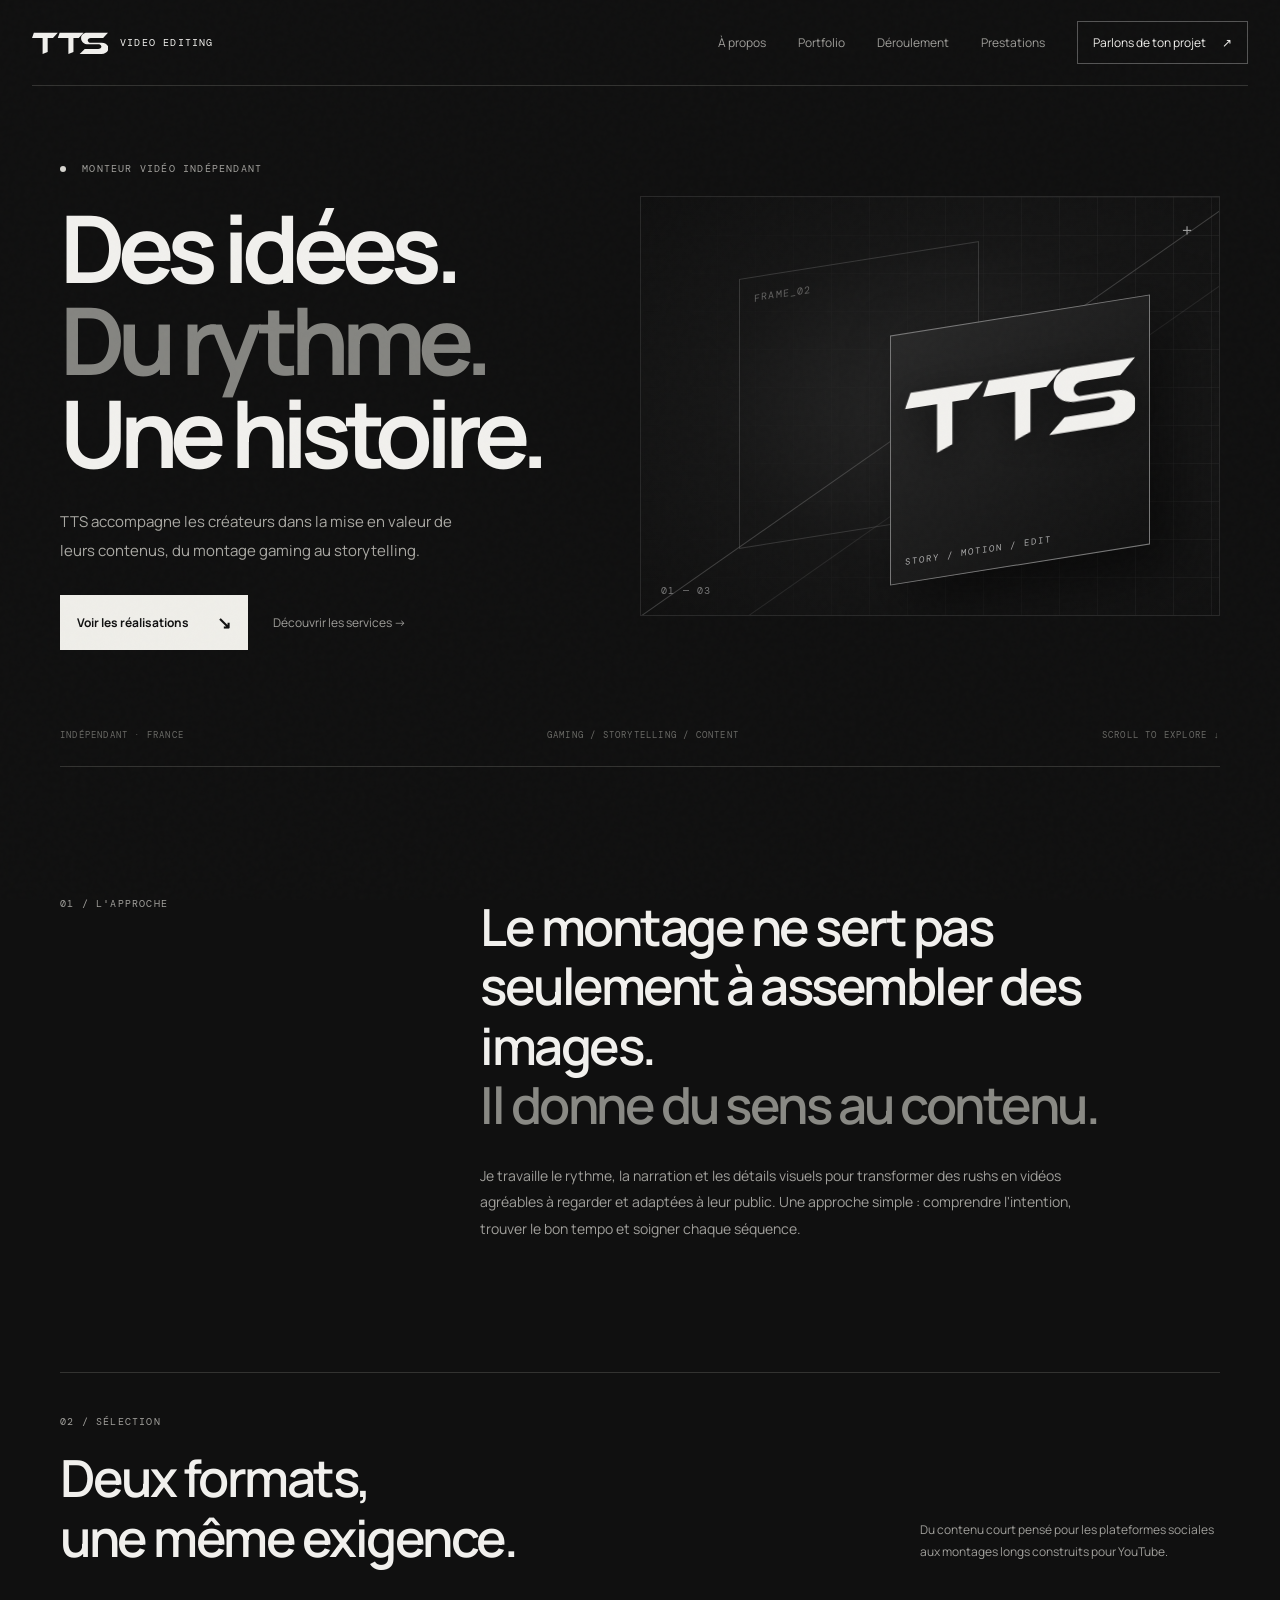
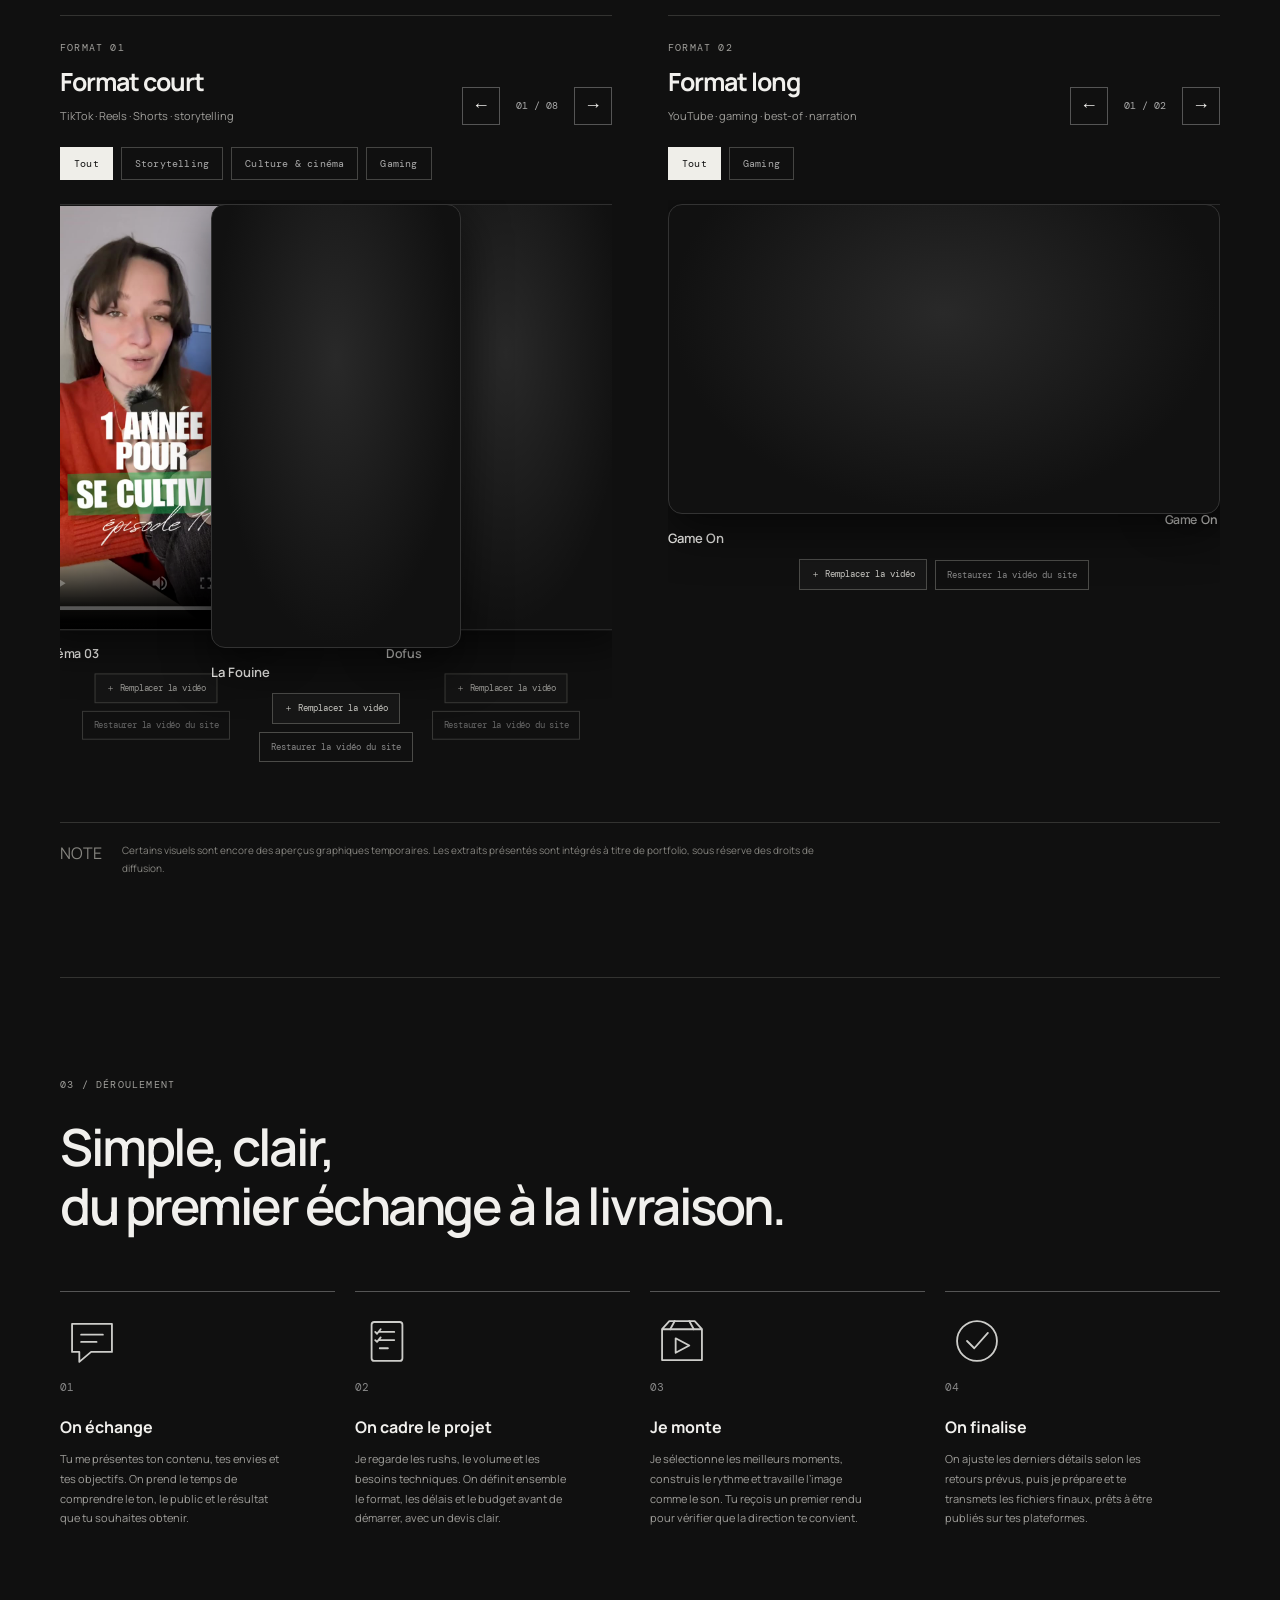
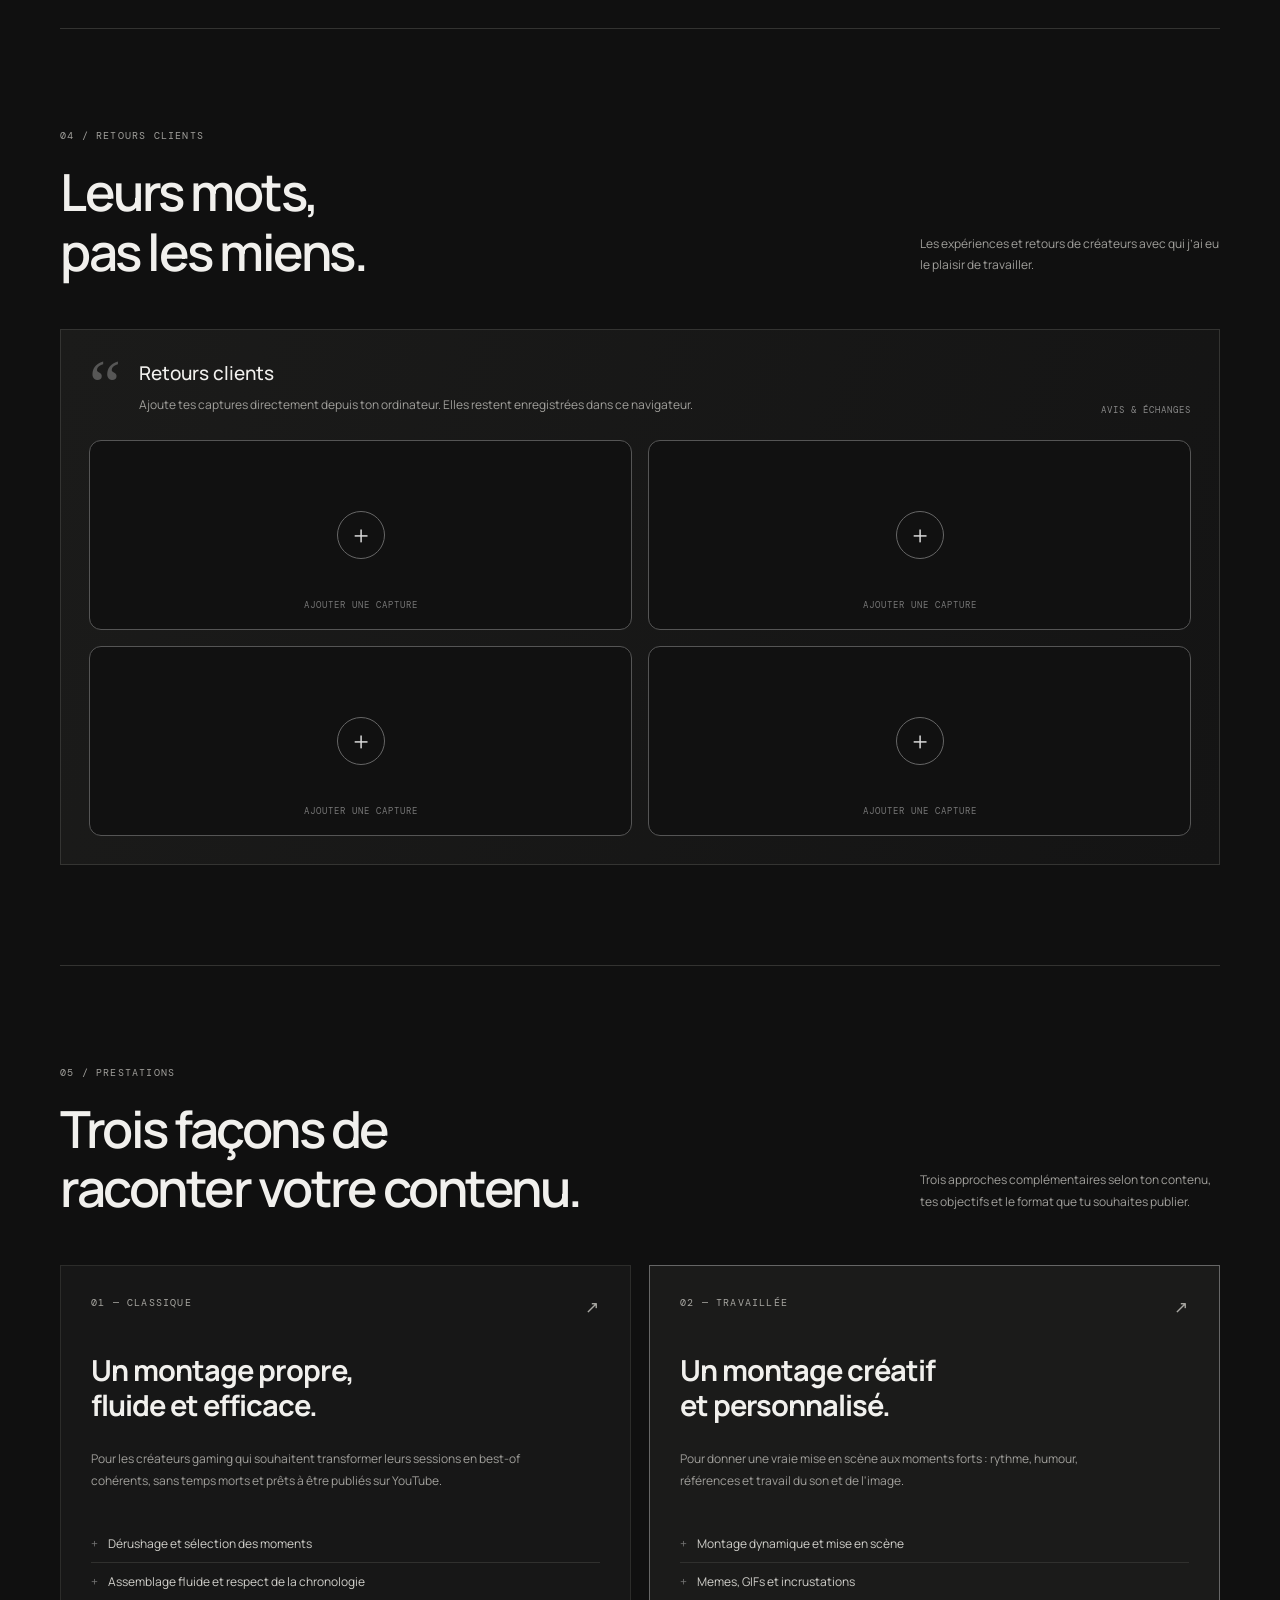
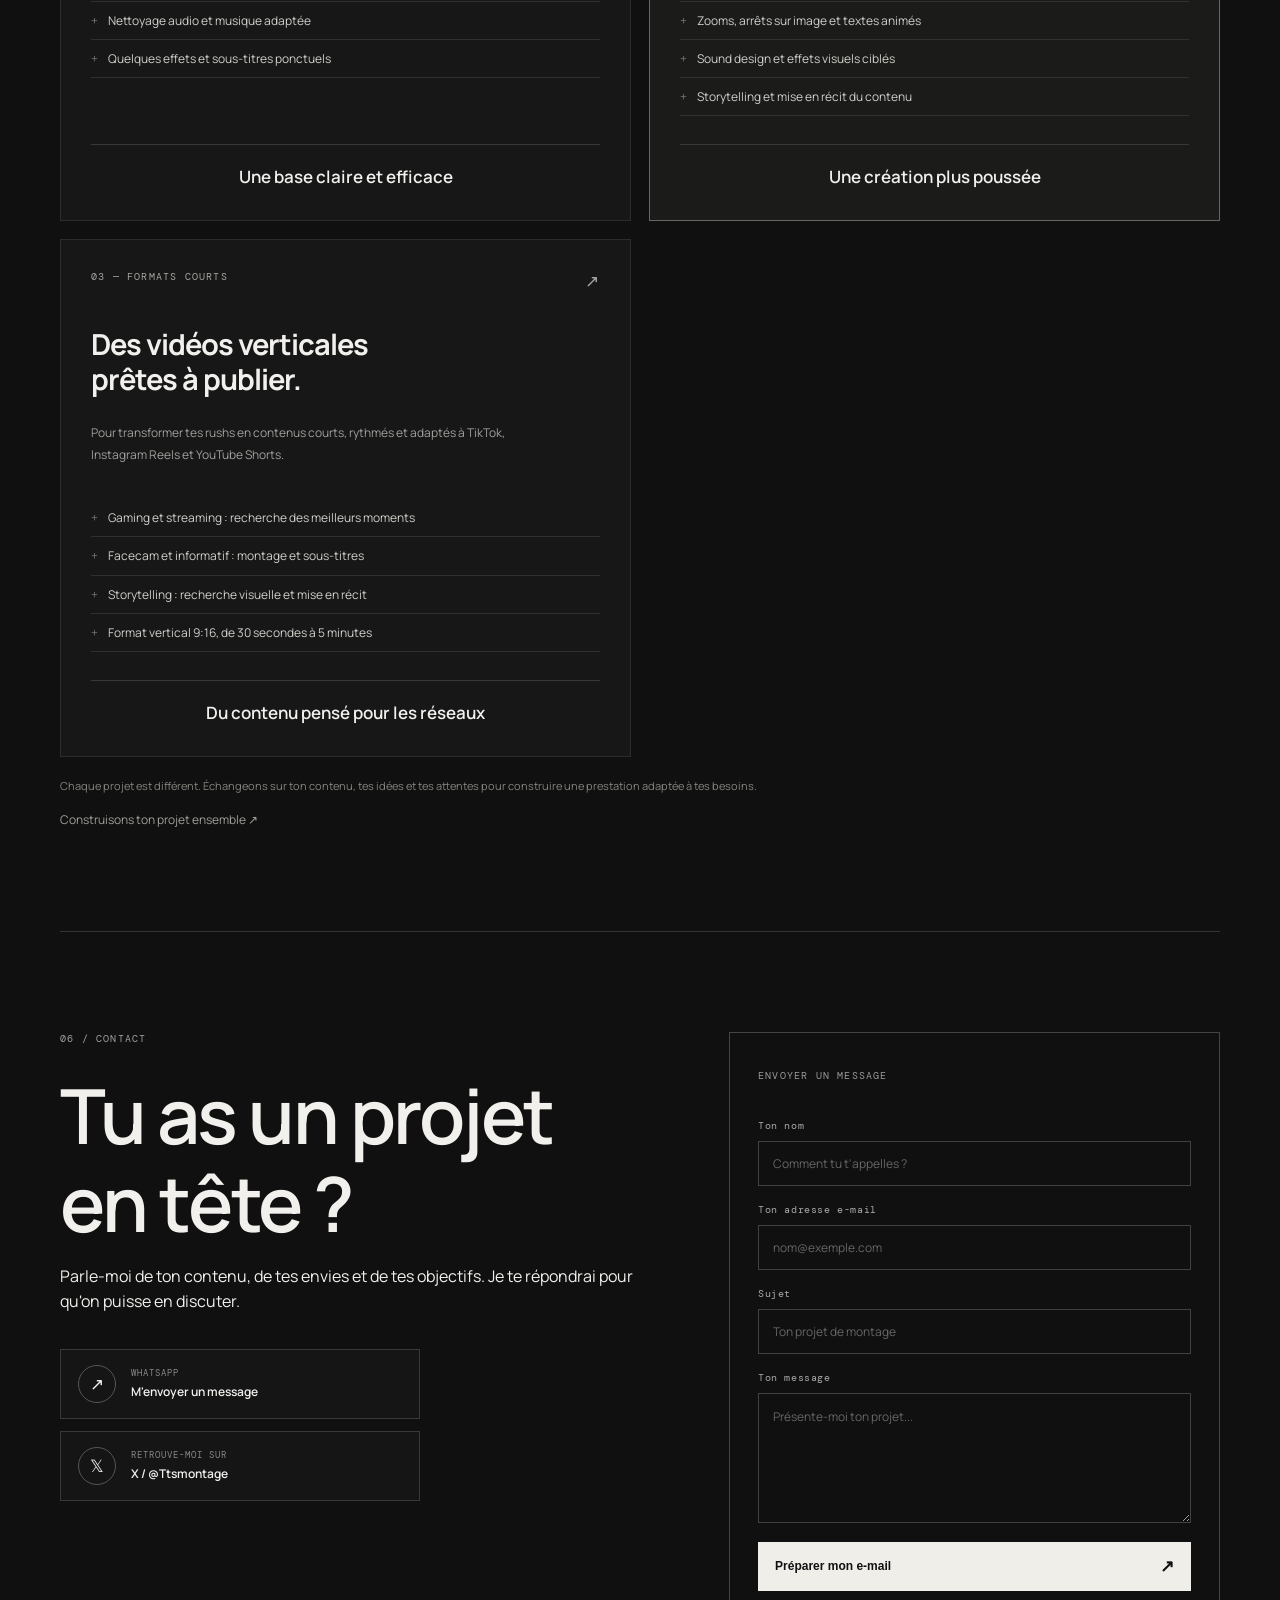
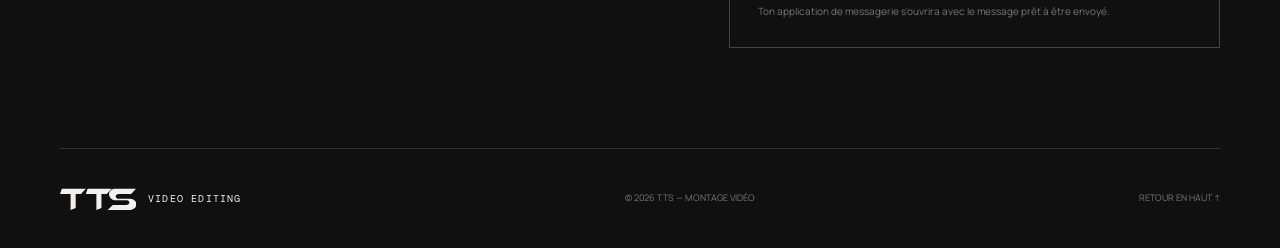
==== index.html @ e46d9af7 "Add Formats Courts service card" ====
<!doctype html>
<html lang="fr">
<head>
  <meta charset="utf-8">
  <meta name="viewport" content="width=device-width, initial-scale=1">
  <meta name="description" content="TTS — Montage vidéo, gaming et storytelling. Des vidéos pensées pour donner du rythme à vos contenus.">
  <meta name="theme-color" content="#101010">
  <title>TTS — Montage vidéo & storytelling</title>
  <link rel="preconnect" href="https://fonts.googleapis.com">
  <link rel="preconnect" href="https://fonts.gstatic.com" crossorigin>
  <link href="https://fonts.googleapis.com/css2?family=DM+Mono:wght@400;500&family=Manrope:wght@400;500;600;700;800&display=swap" rel="stylesheet">
  <link rel="stylesheet" href="style.css">
  <link rel="stylesheet" href="portfolio-overrides.css">
</head>
<body>
  <div class="grain" aria-hidden="true"></div>
  <header class="site-header">
    <a class="brand" href="#top" aria-label="TTS, accueil"><span class="brand-mark"><svg class="tts-logo" viewBox="0 0 330 100" role="img" aria-label="Logo TTS" xmlns="http://www.w3.org/2000/svg"><g fill="currentColor"><path d="M8 8H112L91 30H68V91L46 100V30H0Z"/><path d="M120 8H224L203 30H180V91L158 100V30H112Z"/><path d="M239 8H330L309 30H255C241 30 237 44 250 51H302C342 51 343 100 298 100H207L229 78H287C303 78 307 64 292 58H246C204 58 203 8 239 8Z"/></g></svg></span><span class="brand-caption">VIDEO EDITING</span></a>
    <button class="menu-toggle" aria-label="Ouvrir le menu" aria-expanded="false">☰</button>
    <nav class="nav">
      <a href="#about">À propos</a><a href="#portfolio">Portfolio</a><a href="#process">Déroulement</a><a href="#services">Prestations</a><a class="nav-contact" href="#contact">Parlons de ton projet <span>↗</span></a>
    </nav>
  </header>
  <main id="top">
    <section class="hero section-wrap">
      <div class="hero-copy">
        <p class="eyebrow"><span class="status-dot"></span> MONTEUR VIDÉO INDÉPENDANT</p>
        <h1>Des idées.<br><span>Du rythme.</span><br>Une histoire.</h1>
        <p class="hero-text">TTS accompagne les créateurs dans la mise en valeur de leurs contenus, du montage gaming au storytelling.</p>
        <div class="hero-actions"><a class="button button-light" href="#portfolio">Voir les réalisations <span>↘</span></a><a class="text-link" href="#services">Découvrir les services <span>→</span></a></div>
      </div>
      <div class="hero-art" aria-label="Composition graphique abstraite évoquant le montage et le rythme">
        <div class="art-grid"></div><div class="art-line line-one"></div><div class="art-line line-two"></div>
        <div class="art-frame frame-back"><span>FRAME_02</span></div><div class="art-frame frame-front"><span class="hero-logo"><svg class="tts-logo" viewBox="0 0 330 100" role="img" aria-label="Logo TTS" xmlns="http://www.w3.org/2000/svg"><g fill="currentColor"><path d="M8 8H112L91 30H68V91L46 100V30H0Z"/><path d="M120 8H224L203 30H180V91L158 100V30H112Z"/><path d="M239 8H330L309 30H255C241 30 237 44 250 51H302C342 51 343 100 298 100H207L229 78H287C303 78 307 64 292 58H246C204 58 203 8 239 8Z"/></g></svg></span><small>STORY / MOTION / EDIT</small></div>
        <div class="art-index">01 — 03</div><div class="art-cross">＋</div>
      </div>
      <div class="hero-bottom"><span>INDÉPENDANT · FRANCE</span><span>GAMING / STORYTELLING / CONTENT</span><span>SCROLL TO EXPLORE ↓</span></div>
    </section>
    <section class="intro section-wrap" id="about">
      <p class="eyebrow">01 / L'APPROCHE</p>
      <div><h2>Le montage ne sert pas seulement à assembler des images.<br><em>Il donne du sens au contenu.</em></h2><p class="intro-text">Je travaille le rythme, la narration et les détails visuels pour transformer des rushs en vidéos agréables à regarder et adaptées à leur public. Une approche simple : comprendre l'intention, trouver le bon tempo et soigner chaque séquence.</p></div>
    </section>
    <section class="portfolio section-wrap" id="portfolio">
      <div class="section-heading"><div><p class="eyebrow">02 / SÉLECTION</p><h2>Deux formats,<br>une même exigence.</h2></div><p class="section-note">Du contenu court pensé pour les plateformes sociales aux montages longs construits pour YouTube.</p></div>
      <div class="portfolio-formats">
        <section class="format-group" aria-label="Format court">
          <div class="format-heading"><div><span class="eyebrow">FORMAT 01</span><h3>Format court</h3><p>TikTok · Reels · Shorts · storytelling</p></div><div class="carousel-controls"><button class="carousel-prev" type="button" aria-label="Vidéo précédente">←</button><span class="carousel-count">01 / 08</span><button class="carousel-next" type="button" aria-label="Vidéo suivante">→</button></div></div>
          <div class="format-filters" role="group" aria-label="Filtrer les formats courts"><button type="button" class="format-filter is-selected" data-filter="all">Tout</button><button type="button" class="format-filter" data-filter="storytelling">Storytelling</button><button type="button" class="format-filter" data-filter="culture">Culture &amp; cinéma</button><button type="button" class="format-filter" data-filter="gaming">Gaming</button></div>
          <div class="format-carousel" data-carousel>
            <div class="carousel-viewport"><div class="carousel-track">
              <article class="carousel-slide" data-category="storytelling"><div class="video-frame vertical"><iframe src="https://www.youtube.com/embed/4Oj9rALaVXQ?controls=1&modestbranding=1&rel=0&playsinline=1" title="La Fouine — Trackroom, vidéo storytelling" loading="lazy" allow="accelerometer; autoplay; clipboard-write; encrypted-media; gyroscope; picture-in-picture; web-share" referrerpolicy="strict-origin-when-cross-origin" allowfullscreen></iframe></div><div class="slide-caption"><b>La Fouine</b></div></article>
              <article class="carousel-slide" data-category="gaming"><div class="video-frame vertical instagram-frame"><iframe src="https://www.instagram.com/reel/DXoQYsNEo55/embed/" title="Dofus — Format court 02" loading="lazy" allowfullscreen></iframe></div><div class="slide-caption"><b>Dofus</b></div></article>
              <article class="carousel-slide" data-category="gaming"><div class="video-frame vertical instagram-frame"><iframe src="https://www.instagram.com/reel/DX1K5VuyjAP/embed/" title="Dofus — Format court 03" loading="lazy" allowfullscreen></iframe></div><div class="slide-caption"><b>Dofus</b></div></article>
              <article class="carousel-slide" data-category="gaming"><div class="video-frame vertical instagram-frame"><iframe src="https://www.instagram.com/reel/DXcHZq5krrE/embed/" title="Dofus — Format court 04" loading="lazy" allowfullscreen></iframe></div><div class="slide-caption"><b>Dofus</b></div></article>
              <article class="carousel-slide" data-category="gaming"><div class="video-frame vertical instagram-frame"><iframe src="https://www.instagram.com/reel/DXrHpGwEkMQ/embed/" title="Dofus — Format court 01" loading="lazy" allowfullscreen></iframe></div><div class="slide-caption"><b>Dofus</b></div></article>
              <article class="carousel-slide" data-category="culture"><div class="video-frame vertical"><video poster="v24044gl0000d58gi0nog65kpct5o0rg.jpg" controls playsinline preload="metadata" src="v24044gl0000d58gi0nog65kpct5o0rg.mp4"></video></div><div class="slide-caption"><b>Cinéma 01</b></div></article>
              <article class="carousel-slide" data-category="culture"><div class="video-frame vertical"><video poster="v24044gl0000d5d4abnog65m4o894060.jpg" controls playsinline preload="metadata" src="v24044gl0000d5d4abnog65m4o894060.mp4"></video></div><div class="slide-caption"><b>Cinéma 02</b></div></article>
              <article class="carousel-slide" data-category="culture"><div class="video-frame vertical"><video poster="v24044gl0000d5ho197og65p1eh2um5g.jpg" controls playsinline preload="metadata" src="v24044gl0000d5ho197og65p1eh2um5g.mp4"></video></div><div class="slide-caption"><b>Cinéma 03</b></div></article>
            </div></div>
          </div>
        </section>
        <section class="format-group" aria-label="Format long">
          <div class="format-heading"><div><span class="eyebrow">FORMAT 02</span><h3>Format long</h3><p>YouTube · gaming · best-of · narration</p></div><div class="carousel-controls"><button class="carousel-prev" type="button" aria-label="Vidéo précédente">←</button><span class="carousel-count">01 / 02</span><button class="carousel-next" type="button" aria-label="Vidéo suivante">→</button></div></div>
          <div class="format-filters" role="group" aria-label="Filtrer les formats longs"><button type="button" class="format-filter is-selected" data-filter="all">Tout</button><button type="button" class="format-filter" data-filter="gaming">Gaming</button></div>
          <div class="format-carousel" data-carousel><div class="carousel-viewport"><div class="carousel-track">
            <article class="carousel-slide" data-category="gaming"><div class="video-frame horizontal"><iframe src="https://www.youtube.com/embed/NqApYDACRQM?controls=1&modestbranding=1&rel=0&playsinline=1" title="Game On — Format long 01" loading="lazy" allow="accelerometer; autoplay; clipboard-write; encrypted-media; gyroscope; picture-in-picture; web-share" referrerpolicy="strict-origin-when-cross-origin" allowfullscreen></iframe></div><div class="slide-caption"><b>Game On</b></div></article>
            <article class="carousel-slide" data-category="gaming"><div class="video-frame horizontal"><iframe src="https://www.youtube.com/embed/wVJ6MkYiDiM?controls=1&modestbranding=1&rel=0&playsinline=1" title="Game On — Format long 02" loading="lazy" allow="accelerometer; autoplay; clipboard-write; encrypted-media; gyroscope; picture-in-picture; web-share" referrerpolicy="strict-origin-when-cross-origin" allowfullscreen></iframe></div><div class="slide-caption"><b>Game On</b></div></article>
          </div></div></div>
        </section>
      </div>
      <div class="portfolio-note"><span>NOTE</span><p>Certains visuels sont encore des aperçus graphiques temporaires. Les extraits présentés sont intégrés à titre de portfolio, sous réserve des droits de diffusion.</p></div>
    </section>
    <section class="process section-wrap" id="process">
      <p class="eyebrow">03 / DÉROULEMENT</p><h2>Simple, clair,<br>du premier échange à la livraison.</h2>
      <div class="steps">
        <article><div class="step-icon" aria-hidden="true"><svg viewBox="0 0 64 64"><path d="M10 13h44v31H31L18 55V44h-8z"/><path d="M20 25h24M20 33h17"/></svg></div><span>01</span><h3>On échange</h3><p>Tu me présentes ton contenu, tes envies et tes objectifs. On prend le temps de comprendre le ton, le public et le résultat que tu souhaites obtenir.</p></article>
        <article><div class="step-icon" aria-hidden="true"><svg viewBox="0 0 64 64"><rect x="15" y="11" width="34" height="43" rx="3"/><path d="M24 22h16M24 31h16M24 40h9M19 22l2 2 4-5M19 31l2 2 4-5"/></svg></div><span>02</span><h3>On cadre le projet</h3><p>Je regarde les rushs, le volume et les besoins techniques. On définit ensemble le format, les délais et le budget avant de démarrer, avec un devis clair.</p></article>
        <article><div class="step-icon" aria-hidden="true"><svg viewBox="0 0 64 64"><path d="M10 19h44v34H10zM10 19l8-9h28l8 9"/><path d="M24 10l-5 9M40 10l5 9M25 29l15 8-15 8z"/></svg></div><span>03</span><h3>Je monte</h3><p>Je sélectionne les meilleurs moments, construis le rythme et travaille l’image comme le son. Tu reçois un premier rendu pour vérifier que la direction te convient.</p></article>
        <article><div class="step-icon" aria-hidden="true"><svg viewBox="0 0 64 64"><circle cx="32" cy="32" r="22"/><path d="M21 32l8 8 15-17"/></svg></div><span>04</span><h3>On finalise</h3><p>On ajuste les derniers détails selon les retours prévus, puis je prépare et te transmets les fichiers finaux, prêts à être publiés sur tes plateformes.</p></article>
      </div>
    </section>
    <section class="testimonials section-wrap" id="retours">
      <div class="section-heading"><div><p class="eyebrow">04 / RETOURS CLIENTS</p><h2>Leurs mots,<br>pas les miens.</h2></div><p class="section-note">Les expériences et retours de créateurs avec qui j’ai eu le plaisir de travailler.</p></div>
      <div class="testimonial-empty"><span class="testimonial-mark">“</span><div><h3>Les premiers retours arrivent bientôt.</h3><p>Cette rubrique accueillera des captures de conversations et des commentaires, partagés avec l’accord de leurs auteurs.</p></div><span class="testimonial-tag">AVIS & ÉCHANGES</span></div>
    </section>
    <section class="services section-wrap" id="services">
      <div class="section-heading"><div><p class="eyebrow">05 / PRESTATIONS</p><h2>Trois façons de<br>raconter votre contenu.</h2></div><p class="section-note">Trois approches complémentaires selon ton contenu, tes objectifs et le format que tu souhaites publier.</p></div>
      <div class="service-grid">
        <article class="service-card"><div class="card-top"><span>01 — CLASSIQUE</span><span class="card-arrow">↗</span></div><h3>Un montage propre,<br>fluide et efficace.</h3><p>Pour les créateurs gaming qui souhaitent transformer leurs sessions en best-of cohérents, sans temps morts et prêts à être publiés sur YouTube.</p><ul><li>Dérushage et sélection des moments</li><li>Assemblage fluide et respect de la chronologie</li><li>Nettoyage audio et musique adaptée</li><li>Quelques effets et sous-titres ponctuels</li></ul><div class="card-foot"><strong>Une base claire et efficace</strong></div></article>
        <article class="service-card service-featured"><div class="card-top"><span>02 — TRAVAILLÉE</span><span class="card-arrow">↗</span></div><h3>Un montage créatif<br>et personnalisé.</h3><p>Pour donner une vraie mise en scène aux moments forts : rythme, humour, références et travail du son et de l'image.</p><ul><li>Montage dynamique et mise en scène</li><li>Memes, GIFs et incrustations</li><li>Zooms, arrêts sur image et textes animés</li><li>Sound design et effets visuels ciblés</li><li>Storytelling et mise en récit du contenu</li></ul><div class="card-foot"><strong>Une création plus poussée</strong></div></article>
        <article class="service-card"><div class="card-top"><span>03 — FORMATS COURTS</span><span class="card-arrow">↗</span></div><h3>Des vidéos verticales<br>prêtes à publier.</h3><p>Pour transformer tes rushs en contenus courts, rythmés et adaptés à TikTok, Instagram Reels et YouTube Shorts.</p><ul><li>Gaming et streaming : recherche des meilleurs moments</li><li>Facecam et informatif : montage et sous-titres</li><li>Storytelling : recherche visuelle et mise en récit</li><li>Format vertical 9:16, de 30 secondes à 5 minutes</li></ul><div class="card-foot"><strong>Du contenu pensé pour les réseaux</strong></div></article>
      </div>
      <p class="service-footnote">Chaque projet est différent. Échangeons sur ton contenu, tes idées et tes attentes pour construire une prestation adaptée à tes besoins.</p>
      <div class="services-cta"><a class="text-link" href="#contact">Construisons ton projet ensemble <span>↗</span></a></div>
    </section>
    <section class="contact section-wrap" id="contact">
      <div class="contact-intro"><p class="eyebrow">06 / CONTACT</p><h2>Tu as un projet<br>en tête ?</h2><p>Parle-moi de ton contenu, de tes envies et de tes objectifs. Je te répondrai pour qu'on puisse en discuter.</p>
        <div class="contact-direct">
          <a href="https://wa.me/33778112194" target="_blank" rel="noopener noreferrer"><span class="contact-direct-icon">↗</span><span><small>WHATSAPP</small><strong>M'envoyer un message</strong></span></a>
          <a href="https://x.com/Ttsmontage" target="_blank" rel="noopener noreferrer"><span class="contact-direct-icon">𝕏</span><span><small>RETROUVE-MOI SUR</small><strong>X / @Ttsmontage</strong></span></a>
        </div>
      </div>
      <div class="contact-panel">
        <span>ENVOYER UN MESSAGE</span>
        <form class="contact-form" id="contact-form">
          <label for="contact-name">Ton nom</label><input id="contact-name" name="name" type="text" placeholder="Comment tu t'appelles ?" required>
          <label for="contact-email">Ton adresse e-mail</label><input id="contact-email" name="email" type="email" placeholder="nom@exemple.com" required>
          <label for="contact-subject">Sujet</label><input id="contact-subject" name="subject" type="text" placeholder="Ton projet de montage" required>
          <label for="contact-message">Ton message</label><textarea id="contact-message" name="message" rows="5" placeholder="Présente-moi ton projet..." required></textarea>
          <button class="button button-light contact-submit" type="submit">Préparer mon e-mail <span>↗</span></button>
          <p class="contact-form-note">Ton application de messagerie s'ouvrira avec le message prêt à être envoyé.</p>
        </form>
      </div>
    </section>
  </main>
  <footer class="site-footer section-wrap"><a class="brand" href="#top"><span class="brand-mark"><svg class="tts-logo" viewBox="0 0 330 100" role="img" aria-label="Logo TTS" xmlns="http://www.w3.org/2000/svg"><g fill="currentColor"><path d="M8 8H112L91 30H68V91L46 100V30H0Z"/><path d="M120 8H224L203 30H180V91L158 100V30H112Z"/><path d="M239 8H330L309 30H255C241 30 237 44 250 51H302C342 51 343 100 298 100H207L229 78H287C303 78 307 64 292 58H246C204 58 203 8 239 8Z"/></g></svg></span><span class="brand-caption">VIDEO EDITING</span></a><span>© <span id="year"></span> TTS — MONTAGE VIDÉO</span><a href="#top">RETOUR EN HAUT ↑</a></footer>
  <script src="script.js"></script>
</body>
</html>
---- style.css ----
:root{--bg:#101010;--panel:#171717;--panel2:#1d1d1d;--text:#f1f0ed;--muted:#a09f9b;--line:#333331;--accent:#d7d5d0;--mono:'DM Mono',monospace;--sans:'Manrope',sans-serif}*{box-sizing:border-box}html{scroll-behavior:smooth}body{margin:0;background:var(--bg);color:var(--text);font-family:var(--sans);line-height:1.6}.grain{position:fixed;inset:0;pointer-events:none;opacity:.035;z-index:5;background-image:url("data:image/svg+xml,%3Csvg viewBox='0 0 180 180' xmlns='http://www.w3.org/2000/svg'%3E%3Cfilter id='n'%3E%3CfeTurbulence type='fractalNoise' baseFrequency='.9' numOctaves='3' stitchTiles='stitch'/%3E%3C/filter%3E%3Crect width='100%25' height='100%25' filter='url(%23n)' opacity='.5'/%3E%3C/svg%3E")}.section-wrap{width:min(1160px,calc(100% - 64px));margin:auto}.site-header{height:86px;width:min(1280px,calc(100% - 64px));margin:auto;display:flex;align-items:center;justify-content:space-between;border-bottom:1px solid var(--line)}.brand{display:flex;align-items:center;gap:12px;text-decoration:none;color:var(--text)}.brand-mark{display:flex;align-items:center;width:76px;height:30px;color:var(--text)}.tts-logo{display:block;width:100%;height:auto}.hero-logo{display:block;width:210px;max-width:100%;color:#f1f0ed;filter:drop-shadow(0 8px 18px #0008)}.frame-front{gap:18px}.frame-front small{margin-top:auto}.brand-caption,.eyebrow,.hero-bottom,.art-index,.art-frame span,.visual-label,.visual-number,.card-top,.card-foot span,.card-disclaimer,.contact-panel>span{font:10px var(--mono);letter-spacing:1.2px}.nav{display:flex;align-items:center;gap:32px}.nav a,.text-link{font-size:12px;color:var(--muted);text-decoration:none;transition:color .2s}.nav a:hover,.text-link:hover{color:white}.nav .nav-contact{color:var(--text);border:1px solid #555;padding:11px 15px}.nav-contact span{padding-left:14px}.menu-toggle{display:none;background:none;color:white;border:0;font-size:22px}.hero{min-height:680px;position:relative;display:grid;grid-template-columns:1fr 1fr;align-items:center;padding-top:40px;padding-bottom:80px}.eyebrow{color:var(--muted);margin:0 0 26px}.status-dot{display:inline-block;width:6px;height:6px;border-radius:50%;background:#d6d4cf;margin-right:9px;vertical-align:middle}.hero h1{font-size:clamp(58px,7.3vw,98px);line-height:.99;letter-spacing:-7px;margin:0;font-weight:700}.hero h1 span{color:#858581}.hero-text{max-width:420px;color:#aaa9a4;font-size:15px;line-height:1.9;margin:30px 0}.hero-actions{display:flex;align-items:center;gap:25px}.button{display:inline-flex;align-items:center;justify-content:space-between;gap:28px;padding:14px 17px;text-decoration:none;font-size:12px;font-weight:700}.button-light{background:#efeee9;color:#111}.button span{font-size:17px}.hero-art{height:420px;position:relative;overflow:hidden;background:radial-gradient(ellipse at 55% 50%,#292929 0,#161616 55%,#101010 100%);border:1px solid #292929}.art-grid{position:absolute;inset:0;background-image:linear-gradient(#33333355 1px,transparent 1px),linear-gradient(90deg,#33333355 1px,transparent 1px);background-size:38px 38px;mask-image:linear-gradient(90deg,transparent,#000)}.art-line{position:absolute;width:160%;height:1px;background:#777;opacity:.45;transform:rotate(-35deg);left:-20%}.line-one{top:42%}.line-two{top:60%;opacity:.2}.art-frame{position:absolute;border:1px solid #777;transform:skewY(-9deg);display:flex;flex-direction:column;justify-content:space-between;padding:14px}.frame-back{width:240px;height:270px;left:17%;top:15%;opacity:.35}.frame-front{width:260px;height:250px;right:12%;bottom:12%;background:linear-gradient(145deg,#292929,#111);box-shadow:22px 25px 60px #0009}.frame-front .hero-logo{width:100%;margin:auto 0}.frame-front small{font:9px var(--mono);letter-spacing:2px;color:#aaa}.art-index{position:absolute;bottom:18px;left:20px;color:#777}.art-cross{position:absolute;right:24px;top:20px;color:#aaa}.hero-bottom{position:absolute;bottom:25px;left:0;right:0;display:flex;justify-content:space-between;color:#696965;font-size:9px}.intro{display:grid;grid-template-columns:1fr 2fr;gap:50px;padding:130px 0;border-top:1px solid var(--line)}.intro h2,.section-heading h2,.process h2,.contact h2{font-size:clamp(34px,4vw,54px);line-height:1.16;letter-spacing:-2.5px;margin:0;font-weight:600}.intro h2 em{font-style:normal;color:#898984}.intro-text{max-width:620px;color:var(--muted);font-size:14px;line-height:1.9;margin:28px 0 0}.services,.portfolio,.process{padding:100px 0;border-top:1px solid var(--line)}.section-heading{display:flex;justify-content:space-between;align-items:end;margin-bottom:48px}.section-heading .eyebrow{margin-bottom:20px}.section-note{max-width:300px;color:var(--muted);font-size:12px;line-height:1.8;margin:0 0 5px}.service-grid{display:grid;grid-template-columns:1fr 1fr;gap:18px}.service-card{background:var(--panel);border:1px solid #2c2c2a;padding:30px;min-height:440px;display:flex;flex-direction:column}.service-featured{background:#1b1b1a;border-color:#666}.card-top{display:flex;justify-content:space-between;color:#a7a6a1}.card-arrow{font-size:17px}.service-card h3{font-size:29px;line-height:1.2;letter-spacing:-1px;margin:35px 0 13px}.service-card>p{font-size:12px;color:var(--muted);max-width:430px;line-height:1.8}.service-card ul{list-style:none;padding:0;margin:22px 0 28px}.service-card li{font-size:12px;color:#d0cfca;padding:9px 0;border-bottom:1px solid #30302e}.service-card li:before{content:'+';color:#777;margin-right:10px}.card-foot{margin-top:auto;padding-top:18px;border-top:1px solid #383836;display:flex;align-items:center;justify-content:space-between}.card-foot{justify-content:center;text-align:center}.card-foot strong{font-size:17px;font-weight:600}.card-disclaimer{letter-spacing:.2px;color:#8c8b86;margin-bottom:0}.service-footnote{font-size:11px;color:#85847f;margin-top:20px}.portfolio-grid{display:grid;grid-template-columns:1.25fr 1fr 1fr;gap:18px}.project-visual{height:280px;position:relative;overflow:hidden;background:#1a1a1a;border:1px solid #333}.project-large .project-visual{height:330px}.visual-label{position:absolute;top:17px;left:17px;color:#aaa}.project-visual>b{position:absolute;left:25px;bottom:32px;font-size:55px;line-height:.88;letter-spacing:-4px;z-index:2}.visual-number{position:absolute;right:17px;bottom:17px;color:#aaa}.visual-gaming{background:linear-gradient(135deg,#222,#111)}.shape-a,.shape-b{position:absolute;border:1px solid #777;transform:rotate(35deg)}.shape-a{width:230px;height:230px;right:-30px;top:35px}.shape-b{width:180px;height:180px;right:55px;top:75px;border-color:#444}.visual-debrief{background:radial-gradient(circle at 70% 30%,#373737,#131313 65%)}.debrief-stack{position:absolute;right:25px;top:70px;display:grid;gap:8px;transform:rotate(8deg)}.debrief-stack i{font:10px var(--mono);font-style:normal;border:1px solid #777;padding:8px 15px;background:#222}.visual-story{background:transparent;display:flex;align-items:center;justify-content:center}.story-video{position:absolute;inset:0;display:flex;align-items:stretch;justify-content:center;background:transparent}.story-video iframe{display:block;width:100%;height:100%;max-width:none;aspect-ratio:auto;border:0}.visual-story .visual-label{z-index:2;left:12px;top:12px;background:#101010bb;padding:5px 7px}.portfolio .visual-story{height:auto;aspect-ratio:9/16;max-width:360px;margin-inline:auto;border:0}.project-meta{display:flex;justify-content:space-between;align-items:start;gap:10px;padding:17px 0}.project-meta h3{font-size:14px;margin:0 0 4px}.project-meta p{font-size:10px;color:var(--muted);margin:0}.project-meta>span{font-size:8px;color:#777;white-space:nowrap;margin-top:4px}.testimonials{padding:100px 0;border-top:1px solid var(--line)}
.testimonial-empty{position:relative;display:flex;align-items:center;gap:24px;min-height:150px;padding:28px 34px;border:1px solid #343432;background:linear-gradient(110deg,#1b1b1a,#141414);overflow:hidden}
.testimonial-mark{font:100px/1 Georgia,serif;color:#777;opacity:.65}
.testimonial-empty h3{font-size:19px;font-weight:500;margin:0 0 9px}
.testimonial-empty p{max-width:560px;color:var(--muted);font-size:12px;line-height:1.8;margin:0}
.testimonial-tag{margin-left:auto;align-self:flex-end;white-space:nowrap;font:9px var(--mono);letter-spacing:1px;color:#888}
.portfolio-note{display:flex;gap:20px;border-top:1px solid var(--line);padding-top:18px;margin-top:20px;color:#85847f}.portfolio-note p{font-size:10px;line-height:1.8;margin:0;max-width:700px}.process h2{margin-bottom:55px}.steps{display:grid;grid-template-columns:repeat(4,1fr);gap:20px}.steps article{border-top:1px solid #555;padding-top:17px}.steps article>span{font:11px var(--mono);color:#888}.steps h3{font-size:16px;margin:25px 0 8px}.steps p{font-size:11px;color:var(--muted);line-height:1.8;margin:0;max-width:220px}.contact{padding:100px 0;display:grid;grid-template-columns:1.2fr 1fr;gap:80px;border-top:1px solid var(--line)}.contact h2{font-size:clamp(50px,6vw,76px)}.contact>div:first-child>p:last-child{max-width:440px;color:var(--muted);font-size:13px;line-height:1.9;margin-top:25px}.contact-panel{border:1px solid #444;padding:28px;align-self:end}.contact-panel>span{color:#999}.contact-panel p{color:var(--muted);font-size:12px;margin:30px 0}.disabled-link{opacity:.5;cursor:not-allowed}.site-footer{border-top:1px solid var(--line);height:100px;display:flex;align-items:center;justify-content:space-between}.site-footer>span,.site-footer>a:last-child{color:#777;font-size:9px;text-decoration:none}
@media(max-width:800px){.section-wrap,.site-header{width:calc(100% - 38px)}.site-header{height:72px}.menu-toggle{display:block}.nav{display:none;position:absolute;top:72px;left:0;right:0;padding:20px;background:#151515;border-bottom:1px solid #333;z-index:10;flex-direction:column;align-items:stretch;gap:18px}.nav.open{display:flex}.hero{grid-template-columns:1fr;gap:35px;padding-top:75px;min-height:auto;padding-bottom:85px}.hero h1{font-size:clamp(58px,15vw,86px);letter-spacing:-5px}.hero-art{height:340px}.hero-bottom{font-size:7px}.hero-bottom span:nth-child(2){display:none}.intro{grid-template-columns:1fr;gap:20px;padding:85px 0}.section-heading{display:block}.section-note{margin-top:20px}.services,.portfolio,.process{padding:80px 0}.service-grid{grid-template-columns:1fr}.portfolio-grid{grid-template-columns:1fr}.project-visual,.project-large .project-visual{height:300px}.steps{grid-template-columns:1fr 1fr;row-gap:35px}.contact{grid-template-columns:1fr;gap:35px;padding:80px 0}.site-footer{height:auto;padding:25px 0;gap:20px;flex-wrap:wrap}.site-footer>span{order:3;width:100%}}
@media(max-width:430px){.hero-actions{align-items:flex-start;flex-direction:column;gap:17px}.hero-bottom span:last-child{display:none}.steps{grid-template-columns:1fr}.service-card{padding:23px}.project-meta{display:block}.project-meta>span{display:block;margin-top:8px}}
.portfolio .instagram-recap{height:auto;aspect-ratio:9/16;max-width:360px;margin-inline:auto;border:0;background:#111}.instagram-recap iframe{position:absolute;inset:0;width:100%;height:100%;border:0;display:block}


/* Portfolio carousels — éventail avec une demi-vidéo visible */
.portfolio-formats{display:grid;grid-template-columns:repeat(2,minmax(0,1fr));align-items:start;column-gap:56px;row-gap:64px}
.format-group:nth-child(3){grid-column:1/-1}
.format-group{border-top:1px solid var(--line);padding-top:25px}
.format-heading{display:flex;justify-content:space-between;align-items:end;gap:20px;margin-bottom:22px}
.format-heading .eyebrow{display:block;margin:0 0 8px}
.format-heading h3{font-size:25px;letter-spacing:-1px;margin:0}
.format-heading p{font-size:11px;color:var(--muted);margin:5px 0 0}
.carousel-controls{display:flex;align-items:center;gap:13px}
.carousel-controls button{width:38px;height:38px;border:1px solid #555;background:transparent;color:var(--text);font-size:18px;cursor:pointer;transition:background .2s,color .2s}
.carousel-controls button:not(:disabled):hover{background:var(--text);color:var(--bg)}
.carousel-controls button:disabled{opacity:.25;cursor:default}
.carousel-count{font:10px var(--mono);color:#aaa;min-width:48px;text-align:center}
.carousel-viewport{overflow:hidden;position:relative;padding:4px 0 24px}
.carousel-track{display:grid;position:relative;transition:height .35s ease}
.carousel-slide{grid-area:1/1;position:relative;width:min(100%,820px);justify-self:center;min-width:0;opacity:0;pointer-events:none;transform:translateX(-28px) scale(.88);transition:transform .45s cubic-bezier(.2,.7,.2,1),opacity .35s ease;transform-origin:top left;display:flex;flex-direction:column;align-items:center}
.carousel-slide.is-active,.carousel-slide.is-next,.carousel-slide.is-third{opacity:1}
.carousel-slide.is-active{z-index:5;transform:translateX(0) scale(1);pointer-events:auto}
.format-group:not(:last-child) .carousel-slide{width:min(100%,250px)}
.carousel-slide.is-prev{z-index:4;transform:translateX(-70%) scale(.96);opacity:1}
.carousel-slide.is-next{z-index:4;transform:translateX(70%) scale(.96);opacity:1}
.format-group[aria-label="Format long"] .carousel-slide.is-next{transform:translateX(90%) scale(.94);opacity:1}
.carousel-slide.is-prev2{z-index:3;transform:translateX(-150%) scale(.92);opacity:1}
.carousel-slide.is-next2{z-index:3;transform:translateX(150%) scale(.92);opacity:1}
.carousel-slide.is-prev3{z-index:2;transform:translateX(-240%) scale(.88);opacity:1}
.carousel-slide.is-next3{z-index:2;transform:translateX(240%) scale(.88);opacity:1}
.video-placeholder,.video-frame{position:relative;margin:0;background:radial-gradient(ellipse at 50% 35%,#292929,#111 70%);border:1px solid #333;overflow:hidden;box-shadow:0 18px 45px #0008}
.video-placeholder{display:flex;flex-direction:column;align-items:center;justify-content:center;gap:15px;color:#f1f0ed}
.video-placeholder.vertical{width:min(100%,330px);aspect-ratio:9/16}
.video-placeholder.horizontal,.video-frame.horizontal{width:100%;max-width:820px;aspect-ratio:16/9}
.video-placeholder:before,.video-placeholder:after{content:"";position:absolute;width:140%;height:1px;background:#555;transform:rotate(-28deg);opacity:.45}
.video-placeholder:after{transform:rotate(28deg);opacity:.2}
.video-placeholder>*{position:relative;z-index:1}
.video-placeholder>span,.video-placeholder>small{font:9px var(--mono);letter-spacing:1.8px;color:#aaa}
.video-placeholder strong{font-size:clamp(35px,6vw,64px);letter-spacing:-3px}
.video-frame iframe{position:absolute;inset:0;width:100%;height:100%;border:0}
.slide-caption{display:flex;justify-content:space-between;gap:15px;width:100%;margin:14px auto 0}
.slide-caption b{font-size:13px;font-weight:600}
.slide-caption span{font-size:10px;color:var(--muted);text-align:right}
.portfolio-note{margin-top:36px}
@media(max-width:800px){.portfolio-formats{grid-template-columns:1fr;gap:52px}.format-group:nth-child(3){grid-column:auto}.format-heading{align-items:center}.video-placeholder.vertical{width:min(100%,300px)}.carousel-slide.is-prev{transform:translateX(-70%) scale(.95)}.carousel-slide.is-next{transform:translateX(70%) scale(.95)}.carousel-slide.is-prev2{transform:translateX(-150%) scale(.90)}.carousel-slide.is-next2{transform:translateX(150%) scale(.90)}.carousel-slide.is-prev3{transform:translateX(-240%) scale(.86)}.carousel-slide.is-next3{transform:translateX(240%) scale(.86)}}
@media(max-width:430px){.format-heading h3{font-size:21px}.format-heading p{font-size:10px}.carousel-controls{gap:7px}.carousel-controls button{width:34px;height:34px}.slide-caption{display:grid;gap:3px}.slide-caption span{text-align:left}.carousel-slide.is-prev{transform:translateX(-70%) scale(.94)}.carousel-slide.is-next{transform:translateX(70%) scale(.94)}.carousel-slide.is-prev2{transform:translateX(-150%) scale(.88)}.carousel-slide.is-next2{transform:translateX(150%) scale(.88)}.carousel-slide.is-prev3{transform:translateX(-240%) scale(.84)}.carousel-slide.is-next3{transform:translateX(240%) scale(.84)}}

/* Centrage des piles de vidéos dans le portfolio */
.carousel-slide{display:flex;flex-direction:column;align-items:center}
.carousel-slide .video-placeholder,
.carousel-slide .video-frame{margin-inline:auto}
.carousel-slide .slide-caption{width:min(100%,820px);margin-inline:auto}


/* One Story reprend le format vertical 9:16 */
.video-frame.vertical{width:min(100%,330px);aspect-ratio:9/16}
@media(max-width:800px){.video-frame.vertical{width:min(100%,300px)}}

.format-filters{display:flex;flex-wrap:wrap;gap:8px;margin:0 0 20px}
.format-filter{border:1px solid #454543;background:transparent;color:#aaa;padding:9px 13px;font:10px var(--mono);letter-spacing:.2px;cursor:pointer;transition:background .2s,color .2s,border-color .2s}
.format-filter:hover{border-color:#aaa;color:var(--text)}
.format-filter.is-selected{background:#efeee9;color:#111;border-color:#efeee9}
.carousel-slide.is-filtered-out{display:none}
@media(max-width:430px){.format-filters{gap:6px}.format-filter{padding:8px 10px;font-size:9px}}

/* Déroulement : illustrations graphiques des quatre étapes */
.steps article{min-width:0}
.step-visual{height:150px;margin:0 0 22px;display:flex;align-items:center;justify-content:center;background:radial-gradient(ellipse at center,#242422 0%,#151515 72%);border:1px solid #343432;overflow:hidden}
.step-visual svg{display:block;width:100%;height:100%;max-width:320px}
.steps h3{margin-top:17px}
@media(max-width:800px){.step-visual{height:135px}}

/* Pictogrammes minimalistes du déroulement */
.step-visual{height:76px;margin:0 0 18px;background:none;border:0;justify-content:flex-start;overflow:visible}
.step-icon{width:64px;height:64px;display:flex;align-items:center;justify-content:center}
.step-icon svg{width:58px;height:58px;fill:none;stroke:#e8e8e4;stroke-width:2;stroke-linecap:round;stroke-linejoin:round;opacity:.88}
.step-visual svg{max-width:none}
@media(max-width:800px){.step-visual{height:68px;margin-bottom:14px}}


/* Accès direct au portfolio : réduire l'espace au-dessus de la sélection */
#portfolio {
  scroll-margin-top: 16px;
  padding-top: 42px;
}

@media (max-width: 800px) {
  #portfolio { padding-top: 34px; }
}


/* Contact : formulaire direct et liens sociaux */
.contact{align-items:start}
.contact-intro{min-width:0}
.contact-direct{display:grid;gap:12px;margin-top:34px;max-width:360px}
.contact-direct>a{display:flex;align-items:center;gap:15px;padding:15px 17px;border:1px solid #383836;background:#151515;color:var(--text);text-decoration:none;transition:border-color .2s,background .2s}
.contact-direct>a:hover{border-color:#888;background:#1b1b1b}
.contact-direct-icon{width:38px;height:38px;display:grid;place-items:center;border:1px solid #555;border-radius:50%;font-size:17px}
.contact-direct>a>span:last-child{display:grid;gap:3px}
.contact-direct small{font:9px var(--mono);letter-spacing:1px;color:#888}
.contact-direct strong{font-size:12px;font-weight:600}
.contact-panel{width:100%;align-self:start}
.contact-form{display:grid;gap:9px;margin-top:24px}
.contact-form label{font:10px var(--mono);letter-spacing:.6px;color:#aaa;margin-top:8px}
.contact-form input,.contact-form textarea{width:100%;border:1px solid #41413f;background:#101010;color:var(--text);padding:13px 14px;font:12px var(--sans);border-radius:0;outline:none}
.contact-form input:focus,.contact-form textarea:focus{border-color:#aaa}
.contact-form textarea{resize:vertical;min-height:125px;line-height:1.7}
.contact-form input::placeholder,.contact-form textarea::placeholder{color:#666}
.contact-submit{width:100%;border:0;margin-top:10px;cursor:pointer}
.contact-form-note{font-size:10px!important;line-height:1.6;margin:3px 0 0!important;color:#777!important}
@media(max-width:800px){.contact-direct{max-width:none}.contact-panel{padding:22px}}


/* Outils discrets pour remplacer les vidéos des slides du portfolio */
.portfolio-slide-tools{display:flex;align-items:center;justify-content:center;gap:8px;flex-wrap:wrap;width:100%;margin-top:10px;opacity:.72;transition:opacity .2s}
.carousel-slide.is-active .portfolio-slide-tools,.portfolio-slide-tools:focus-within{opacity:1}
.portfolio-upload-label,.portfolio-reset-video{display:inline-flex;align-items:center;gap:6px;border:1px solid #4b4b48;background:#171717;color:#c9c8c3;padding:8px 11px;font:9px var(--mono);cursor:pointer}
.portfolio-upload-label:hover,.portfolio-reset-video:hover{border-color:#aaa;color:#fff}
.portfolio-upload-label input{position:absolute;width:1px;height:1px;overflow:hidden;clip:rect(0,0,0,0);white-space:nowrap}
.portfolio-reset-video{background:transparent;color:#888}
.video-frame video{position:absolute;inset:0;width:100%;height:100%;object-fit:contain;background:#080808}
---- portfolio-overrides.css ----
/* Portfolio refinements */
.carousel-slide .video-frame,
.carousel-slide .video-placeholder {
  border-radius: 14px;
}

.carousel-slide .video-frame iframe {
  border-radius: 14px;
}

/* Two portfolio formats: short and long */
.portfolio-formats .format-group:nth-child(2) {
  grid-column: 2;
}

@media (max-width: 800px) {
  .portfolio-formats .format-group:nth-child(2) {
    grid-column: auto;
  }
}

/* Retours clients : emplacement d'images personnel */
.testimonial-uploader {
  border: 1px solid #343432;
  background: linear-gradient(110deg,#1b1b1a,#141414);
  padding: 28px;
}

.testimonial-uploader-head {
  display: flex;
  align-items: flex-end;
  justify-content: space-between;
  gap: 24px;
  margin-bottom: 24px;
}

.testimonial-uploader-head > div:first-child {
  display: flex;
  align-items: center;
  gap: 18px;
}

.testimonial-uploader .testimonial-mark {
  font: 72px/0.8 Georgia,serif;
  color: #777;
  opacity: .65;
}

.testimonial-uploader h3 {
  font-size: 19px;
  font-weight: 500;
  margin: 0 0 7px;
}

.testimonial-uploader p {
  max-width: 600px;
  color: var(--muted);
  font-size: 12px;
  line-height: 1.7;
  margin: 0;
}

.testimonial-uploader .testimonial-tag {
  margin: 0;
}

.testimonial-slots {
  display: grid;
  grid-template-columns: repeat(2,minmax(0,1fr));
  gap: 16px;
  align-items: start;
}

.testimonial-slot {
  position: relative;
  min-height: 190px;
  border: 1px solid #555;
  border-radius: 12px;
  background: #111;
  display: flex;
  align-items: center;
  justify-content: center;
  overflow: hidden;
  cursor: pointer;
  transition: border-color .2s,background .2s;
}

.testimonial-slot:not(.has-image):hover {
  border-color: #aaa;
  background: #181818;
}

.testimonial-slot input {
  position: absolute;
  width: 1px;
  height: 1px;
  opacity: 0;
  pointer-events: none;
}

.testimonial-slot img {
  display: block;
  width: auto;
  height: auto;
  max-width: 100%;
  max-height: 520px;
  object-fit: contain;
}

.testimonial-slot.has-image {
  min-height: 0;
  width: fit-content;
  max-width: 100%;
  justify-self: center;
  align-self: start;
  background: #111;
}

.testimonial-slot.has-image img {
  width: auto;
  max-width: 100%;
}

.testimonial-plus {
  width: 48px;
  height: 48px;
  border: 1px solid #666;
  border-radius: 50%;
  display: flex;
  align-items: center;
  justify-content: center;
  color: #ddd;
  font-size: 28px;
  font-weight: 300;
  line-height: 1;
}

.testimonial-add-label {
  position: absolute;
  bottom: 18px;
  left: 0;
  right: 0;
  text-align: center;
  font: 9px var(--mono);
  letter-spacing: 1px;
  color: #777;
  text-transform: uppercase;
}

.testimonial-remove {
  position: absolute;
  top: 10px;
  right: 10px;
  width: 30px;
  height: 30px;
  border: 1px solid #666;
  border-radius: 50%;
  background: #111d;
  color: #eee;
  font-size: 18px;
  line-height: 1;
  cursor: pointer;
  opacity: 0;
  transition: opacity .2s,background .2s;
}

.testimonial-slot:hover .testimonial-remove,
.testimonial-remove:focus-visible {
  opacity: 1;
}

.testimonial-remove:hover {
  background: #333;
}

@media (max-width: 700px) {
  .testimonial-uploader { padding: 20px; }
  .testimonial-uploader-head { align-items: flex-start; flex-direction: column; }
  .testimonial-slots { grid-template-columns: 1fr; }
}
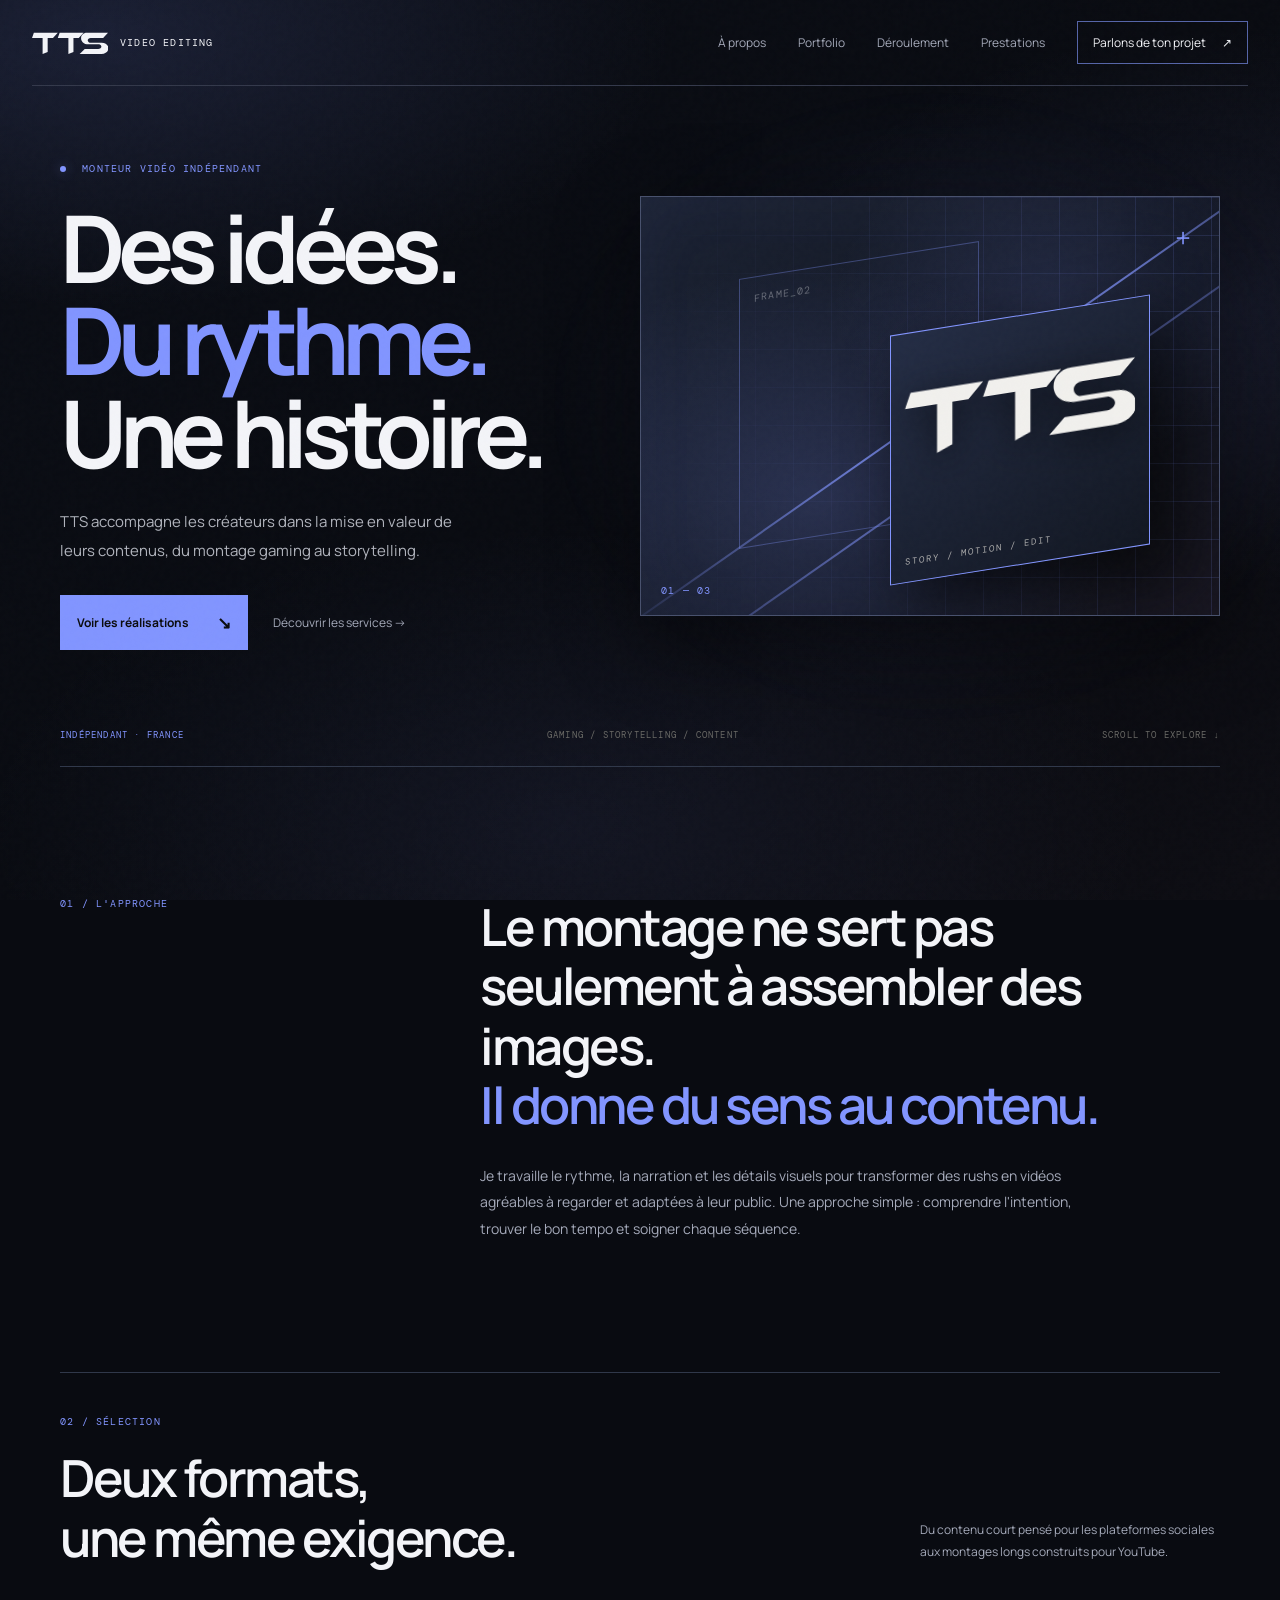
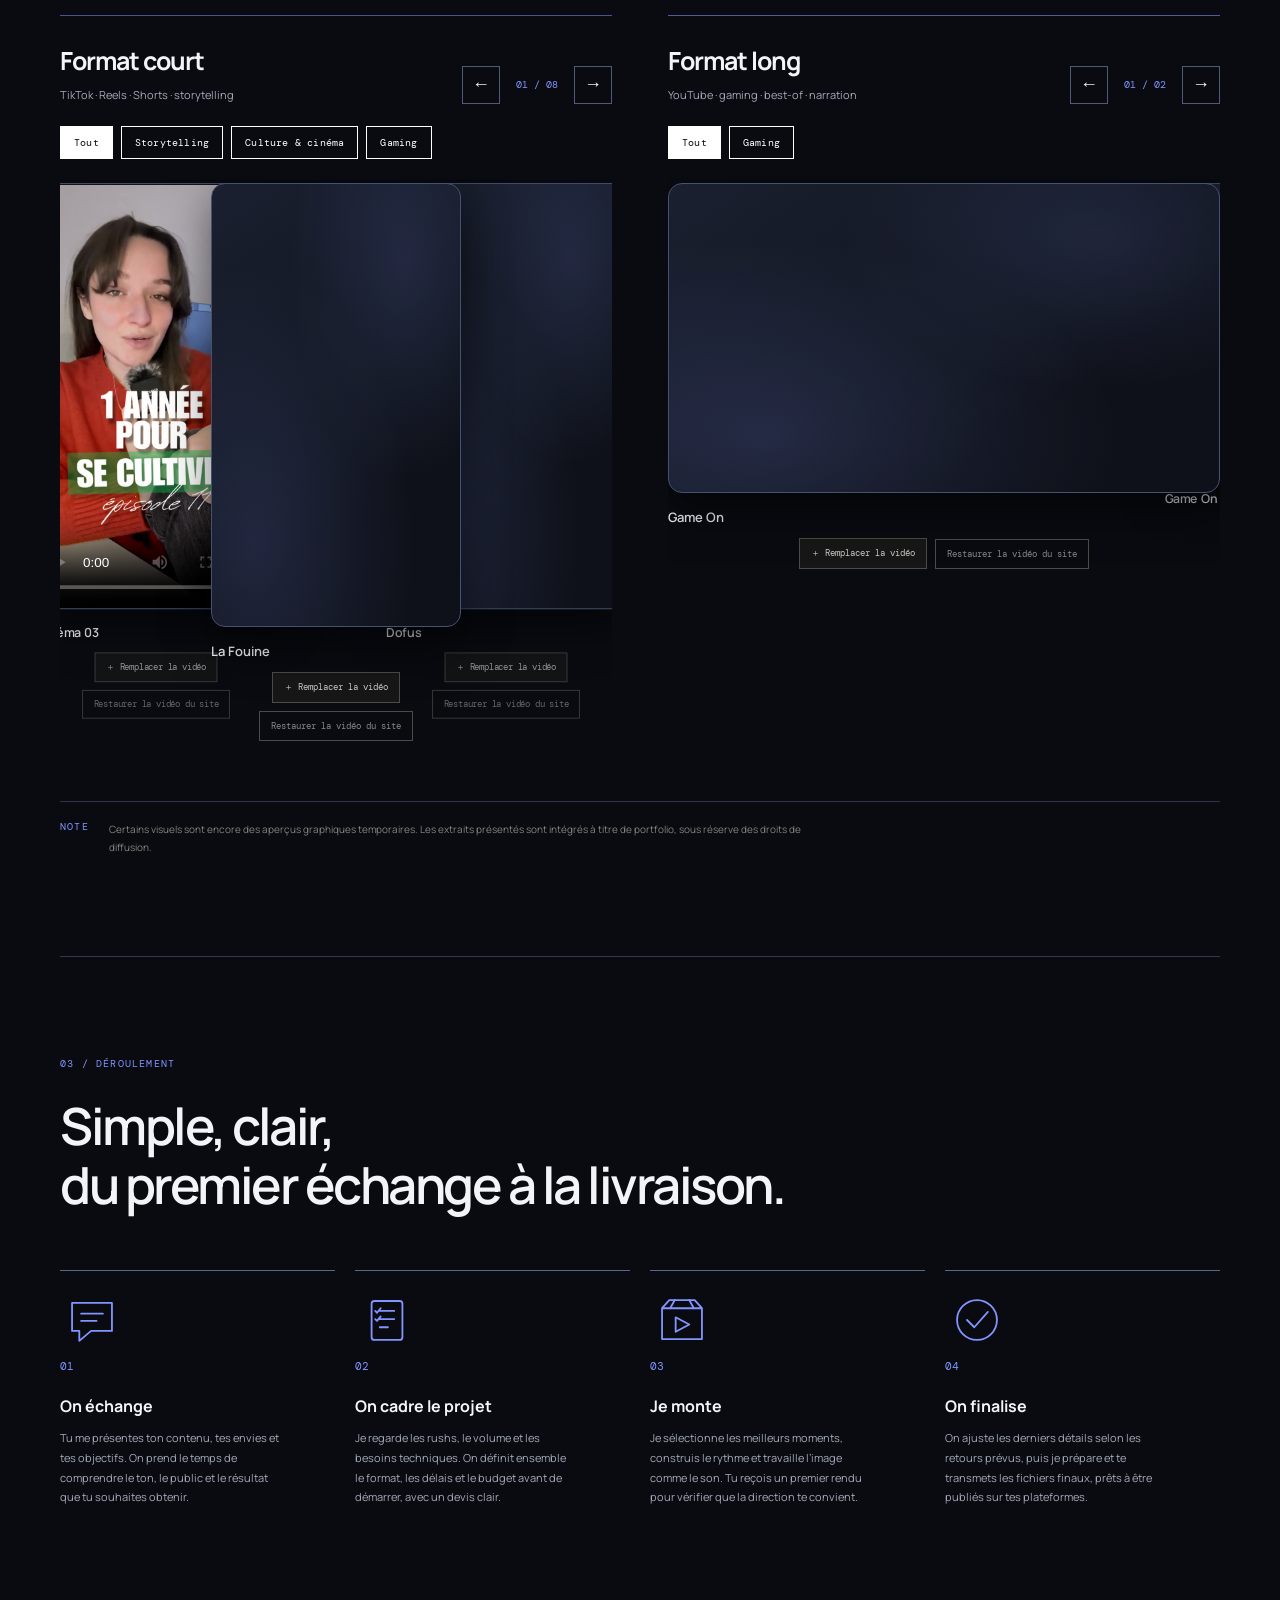
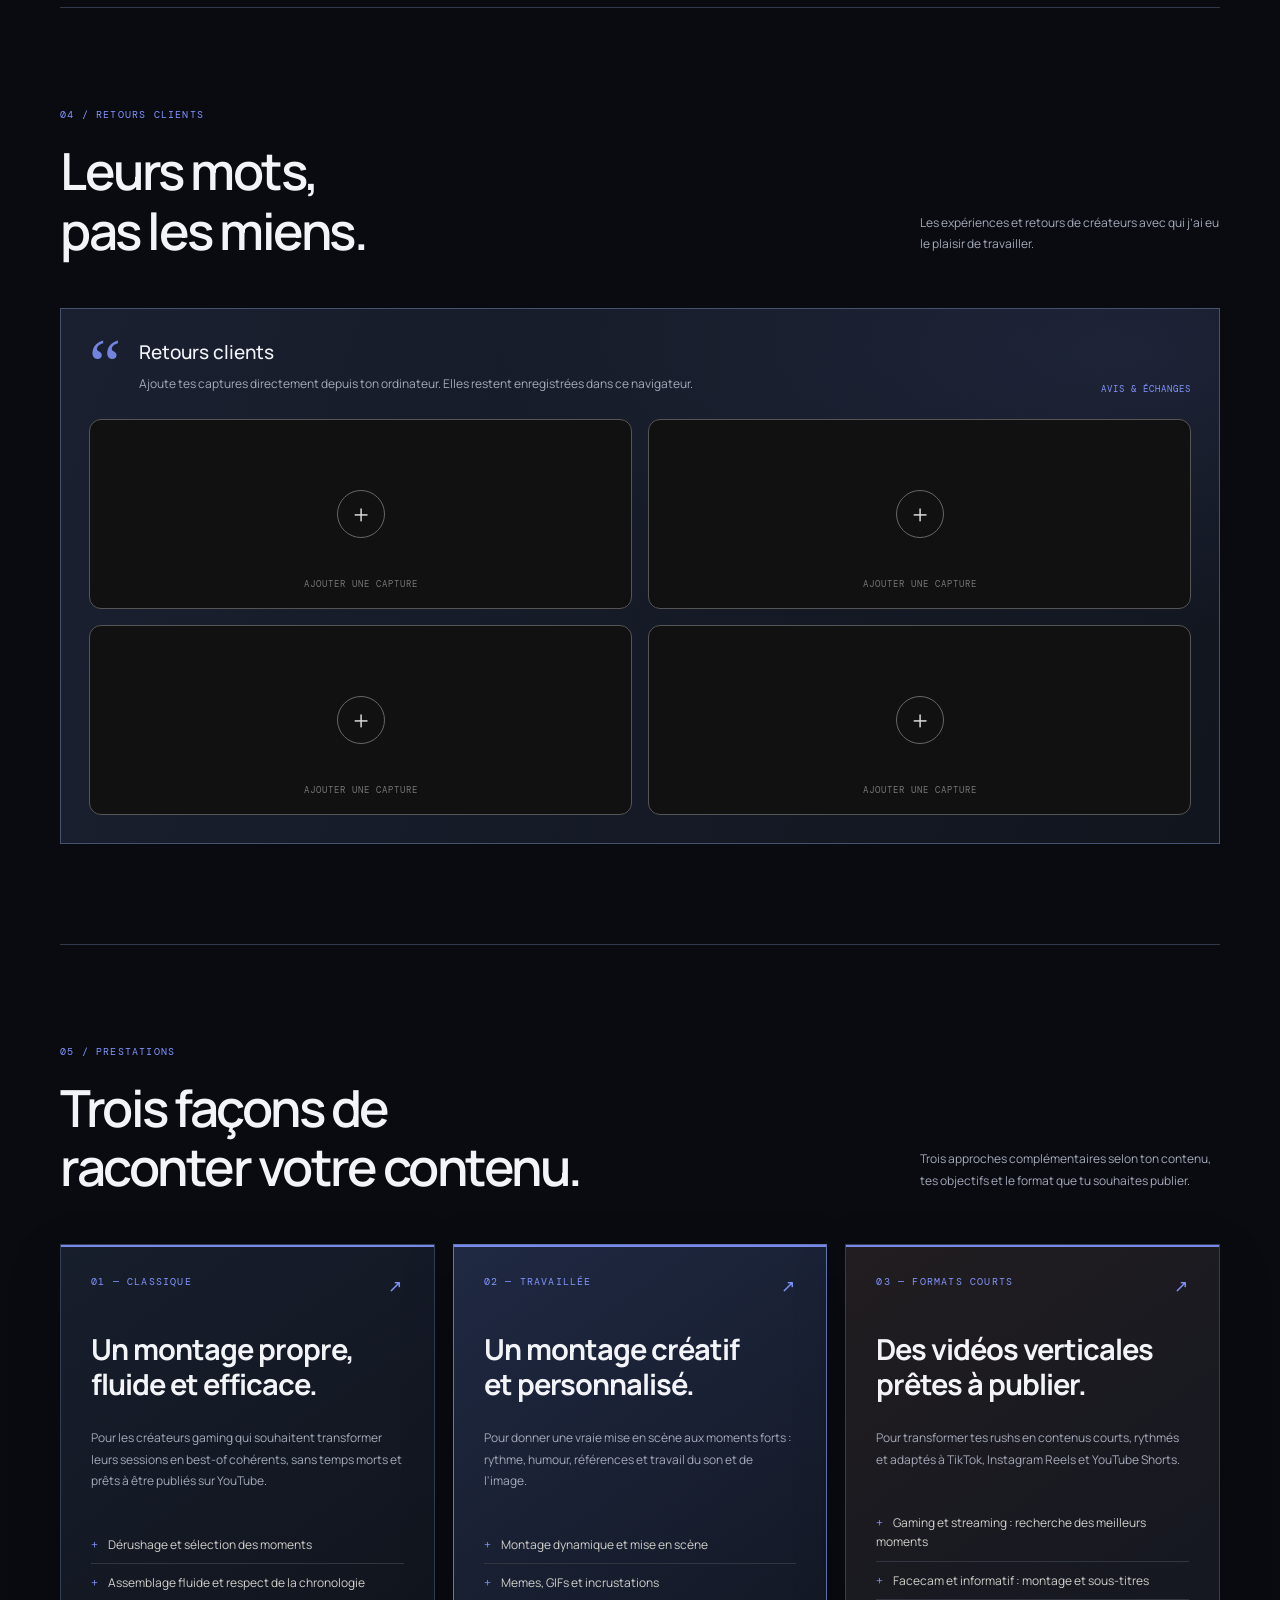
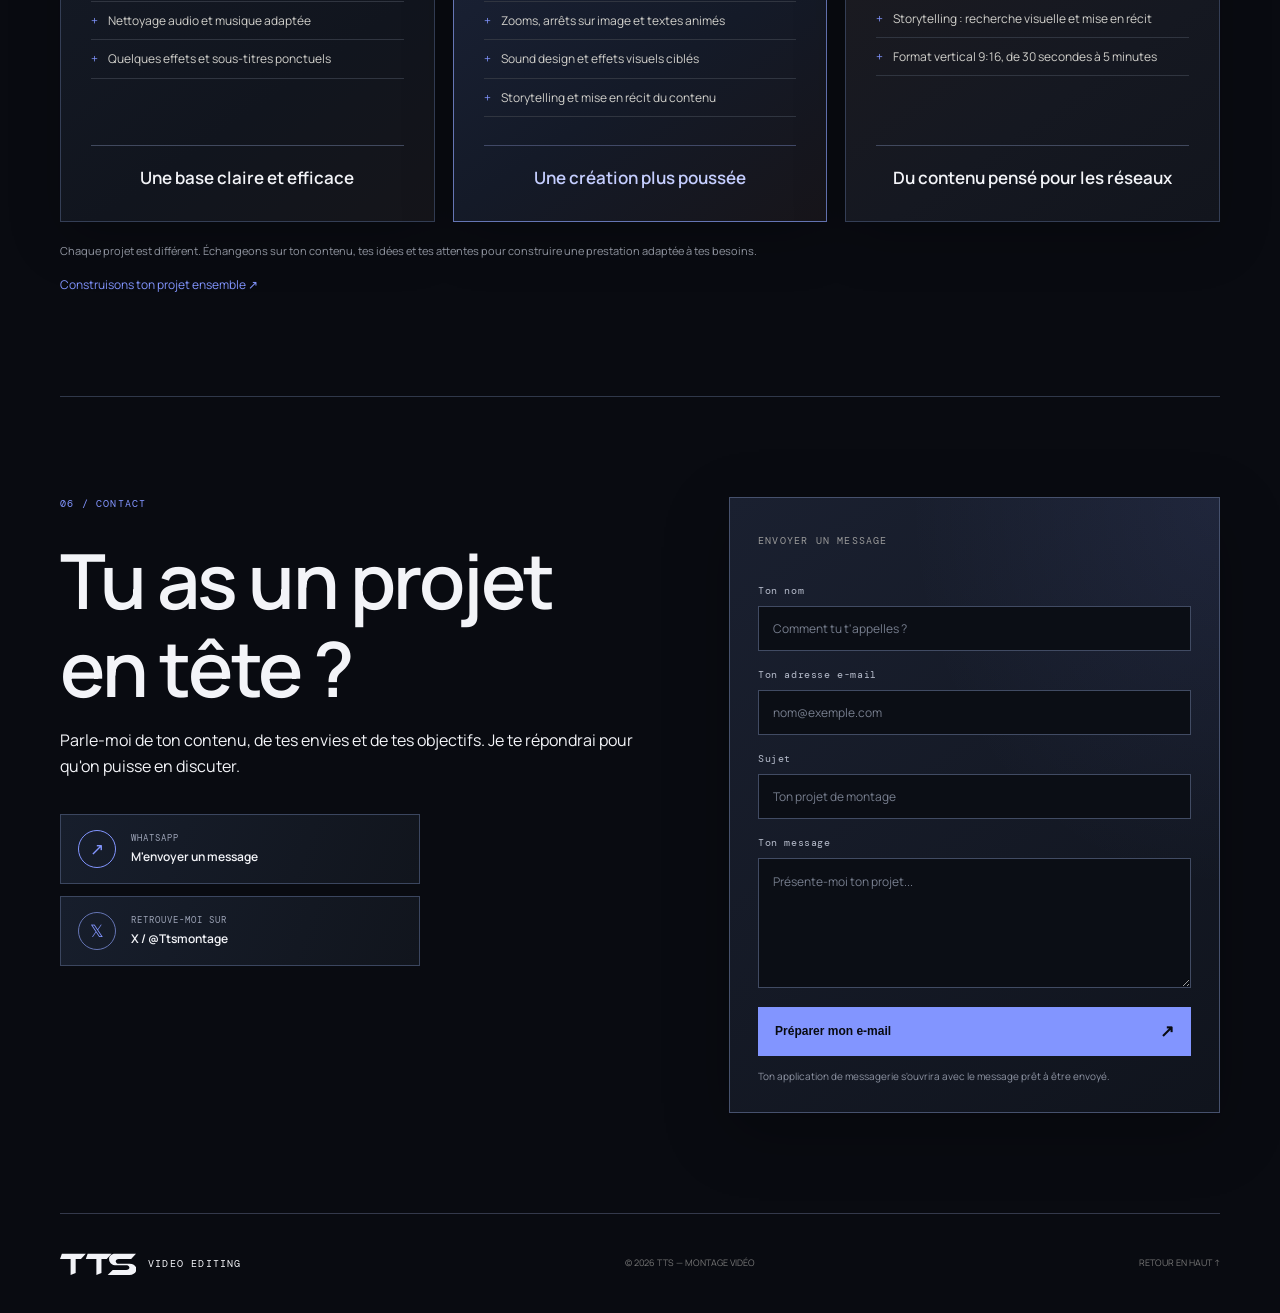
==== commit b98a6293: "Retirer les libellés FORMAT 01 et FORMAT 02" ====
--- a/index.html
+++ b/index.html
@@ -44,7 +44,7 @@
       <div class="section-heading"><div><p class="eyebrow">02 / SÉLECTION</p><h2>Deux formats,<br>une même exigence.</h2></div><p class="section-note">Du contenu court pensé pour les plateformes sociales aux montages longs construits pour YouTube.</p></div>
       <div class="portfolio-formats">
         <section class="format-group" aria-label="Format court">
-          <div class="format-heading"><div><span class="eyebrow">FORMAT 01</span><h3>Format court</h3><p>TikTok · Reels · Shorts · storytelling</p></div><div class="carousel-controls"><button class="carousel-prev" type="button" aria-label="Vidéo précédente">←</button><span class="carousel-count">01 / 08</span><button class="carousel-next" type="button" aria-label="Vidéo suivante">→</button></div></div>
+          <div class="format-heading"><div><h3>Format court</h3><p>TikTok · Reels · Shorts · storytelling</p></div><div class="carousel-controls"><button class="carousel-prev" type="button" aria-label="Vidéo précédente">←</button><span class="carousel-count">01 / 08</span><button class="carousel-next" type="button" aria-label="Vidéo suivante">→</button></div></div>
           <div class="format-filters" role="group" aria-label="Filtrer les formats courts"><button type="button" class="format-filter is-selected" data-filter="all">Tout</button><button type="button" class="format-filter" data-filter="storytelling">Storytelling</button><button type="button" class="format-filter" data-filter="culture">Culture &amp; cinéma</button><button type="button" class="format-filter" data-filter="gaming">Gaming</button></div>
           <div class="format-carousel" data-carousel>
             <div class="carousel-viewport"><div class="carousel-track">
@@ -60,7 +60,7 @@
           </div>
         </section>
         <section class="format-group" aria-label="Format long">
-          <div class="format-heading"><div><span class="eyebrow">FORMAT 02</span><h3>Format long</h3><p>YouTube · gaming · best-of · narration</p></div><div class="carousel-controls"><button class="carousel-prev" type="button" aria-label="Vidéo précédente">←</button><span class="carousel-count">01 / 02</span><button class="carousel-next" type="button" aria-label="Vidéo suivante">→</button></div></div>
+          <div class="format-heading"><div><h3>Format long</h3><p>YouTube · gaming · best-of · narration</p></div><div class="carousel-controls"><button class="carousel-prev" type="button" aria-label="Vidéo précédente">←</button><span class="carousel-count">01 / 02</span><button class="carousel-next" type="button" aria-label="Vidéo suivante">→</button></div></div>
           <div class="format-filters" role="group" aria-label="Filtrer les formats longs"><button type="button" class="format-filter is-selected" data-filter="all">Tout</button><button type="button" class="format-filter" data-filter="gaming">Gaming</button></div>
           <div class="format-carousel" data-carousel><div class="carousel-viewport"><div class="carousel-track">
             <article class="carousel-slide" data-category="gaming"><div class="video-frame horizontal"><iframe src="https://www.youtube.com/embed/NqApYDACRQM?controls=1&modestbranding=1&rel=0&playsinline=1" title="Game On — Format long 01" loading="lazy" allow="accelerometer; autoplay; clipboard-write; encrypted-media; gyroscope; picture-in-picture; web-share" referrerpolicy="strict-origin-when-cross-origin" allowfullscreen></iframe></div><div class="slide-caption"><b>Game On</b></div></article>
--- a/style.css
+++ b/style.css
@@ -1,4 +1,4 @@
-:root{--bg:#101010;--panel:#171717;--panel2:#1d1d1d;--text:#f1f0ed;--muted:#a09f9b;--line:#333331;--accent:#d7d5d0;--mono:'DM Mono',monospace;--sans:'Manrope',sans-serif}*{box-sizing:border-box}html{scroll-behavior:smooth}body{margin:0;background:var(--bg);color:var(--text);font-family:var(--sans);line-height:1.6}.grain{position:fixed;inset:0;pointer-events:none;opacity:.035;z-index:5;background-image:url("data:image/svg+xml,%3Csvg viewBox='0 0 180 180' xmlns='http://www.w3.org/2000/svg'%3E%3Cfilter id='n'%3E%3CfeTurbulence type='fractalNoise' baseFrequency='.9' numOctaves='3' stitchTiles='stitch'/%3E%3C/filter%3E%3Crect width='100%25' height='100%25' filter='url(%23n)' opacity='.5'/%3E%3C/svg%3E")}.section-wrap{width:min(1160px,calc(100% - 64px));margin:auto}.site-header{height:86px;width:min(1280px,calc(100% - 64px));margin:auto;display:flex;align-items:center;justify-content:space-between;border-bottom:1px solid var(--line)}.brand{display:flex;align-items:center;gap:12px;text-decoration:none;color:var(--text)}.brand-mark{display:flex;align-items:center;width:76px;height:30px;color:var(--text)}.tts-logo{display:block;width:100%;height:auto}.hero-logo{display:block;width:210px;max-width:100%;color:#f1f0ed;filter:drop-shadow(0 8px 18px #0008)}.frame-front{gap:18px}.frame-front small{margin-top:auto}.brand-caption,.eyebrow,.hero-bottom,.art-index,.art-frame span,.visual-label,.visual-number,.card-top,.card-foot span,.card-disclaimer,.contact-panel>span{font:10px var(--mono);letter-spacing:1.2px}.nav{display:flex;align-items:center;gap:32px}.nav a,.text-link{font-size:12px;color:var(--muted);text-decoration:none;transition:color .2s}.nav a:hover,.text-link:hover{color:white}.nav .nav-contact{color:var(--text);border:1px solid #555;padding:11px 15px}.nav-contact span{padding-left:14px}.menu-toggle{display:none;background:none;color:white;border:0;font-size:22px}.hero{min-height:680px;position:relative;display:grid;grid-template-columns:1fr 1fr;align-items:center;padding-top:40px;padding-bottom:80px}.eyebrow{color:var(--muted);margin:0 0 26px}.status-dot{display:inline-block;width:6px;height:6px;border-radius:50%;background:#d6d4cf;margin-right:9px;vertical-align:middle}.hero h1{font-size:clamp(58px,7.3vw,98px);line-height:.99;letter-spacing:-7px;margin:0;font-weight:700}.hero h1 span{color:#858581}.hero-text{max-width:420px;color:#aaa9a4;font-size:15px;line-height:1.9;margin:30px 0}.hero-actions{display:flex;align-items:center;gap:25px}.button{display:inline-flex;align-items:center;justify-content:space-between;gap:28px;padding:14px 17px;text-decoration:none;font-size:12px;font-weight:700}.button-light{background:#efeee9;color:#111}.button span{font-size:17px}.hero-art{height:420px;position:relative;overflow:hidden;background:radial-gradient(ellipse at 55% 50%,#292929 0,#161616 55%,#101010 100%);border:1px solid #292929}.art-grid{position:absolute;inset:0;background-image:linear-gradient(#33333355 1px,transparent 1px),linear-gradient(90deg,#33333355 1px,transparent 1px);background-size:38px 38px;mask-image:linear-gradient(90deg,transparent,#000)}.art-line{position:absolute;width:160%;height:1px;background:#777;opacity:.45;transform:rotate(-35deg);left:-20%}.line-one{top:42%}.line-two{top:60%;opacity:.2}.art-frame{position:absolute;border:1px solid #777;transform:skewY(-9deg);display:flex;flex-direction:column;justify-content:space-between;padding:14px}.frame-back{width:240px;height:270px;left:17%;top:15%;opacity:.35}.frame-front{width:260px;height:250px;right:12%;bottom:12%;background:linear-gradient(145deg,#292929,#111);box-shadow:22px 25px 60px #0009}.frame-front .hero-logo{width:100%;margin:auto 0}.frame-front small{font:9px var(--mono);letter-spacing:2px;color:#aaa}.art-index{position:absolute;bottom:18px;left:20px;color:#777}.art-cross{position:absolute;right:24px;top:20px;color:#aaa}.hero-bottom{position:absolute;bottom:25px;left:0;right:0;display:flex;justify-content:space-between;color:#696965;font-size:9px}.intro{display:grid;grid-template-columns:1fr 2fr;gap:50px;padding:130px 0;border-top:1px solid var(--line)}.intro h2,.section-heading h2,.process h2,.contact h2{font-size:clamp(34px,4vw,54px);line-height:1.16;letter-spacing:-2.5px;margin:0;font-weight:600}.intro h2 em{font-style:normal;color:#898984}.intro-text{max-width:620px;color:var(--muted);font-size:14px;line-height:1.9;margin:28px 0 0}.services,.portfolio,.process{padding:100px 0;border-top:1px solid var(--line)}.section-heading{display:flex;justify-content:space-between;align-items:end;margin-bottom:48px}.section-heading .eyebrow{margin-bottom:20px}.section-note{max-width:300px;color:var(--muted);font-size:12px;line-height:1.8;margin:0 0 5px}.service-grid{display:grid;grid-template-columns:1fr 1fr;gap:18px}.service-card{background:var(--panel);border:1px solid #2c2c2a;padding:30px;min-height:440px;display:flex;flex-direction:column}.service-featured{background:#1b1b1a;border-color:#666}.card-top{display:flex;justify-content:space-between;color:#a7a6a1}.card-arrow{font-size:17px}.service-card h3{font-size:29px;line-height:1.2;letter-spacing:-1px;margin:35px 0 13px}.service-card>p{font-size:12px;color:var(--muted);max-width:430px;line-height:1.8}.service-card ul{list-style:none;padding:0;margin:22px 0 28px}.service-card li{font-size:12px;color:#d0cfca;padding:9px 0;border-bottom:1px solid #30302e}.service-card li:before{content:'+';color:#777;margin-right:10px}.card-foot{margin-top:auto;padding-top:18px;border-top:1px solid #383836;display:flex;align-items:center;justify-content:space-between}.card-foot{justify-content:center;text-align:center}.card-foot strong{font-size:17px;font-weight:600}.card-disclaimer{letter-spacing:.2px;color:#8c8b86;margin-bottom:0}.service-footnote{font-size:11px;color:#85847f;margin-top:20px}.portfolio-grid{display:grid;grid-template-columns:1.25fr 1fr 1fr;gap:18px}.project-visual{height:280px;position:relative;overflow:hidden;background:#1a1a1a;border:1px solid #333}.project-large .project-visual{height:330px}.visual-label{position:absolute;top:17px;left:17px;color:#aaa}.project-visual>b{position:absolute;left:25px;bottom:32px;font-size:55px;line-height:.88;letter-spacing:-4px;z-index:2}.visual-number{position:absolute;right:17px;bottom:17px;color:#aaa}.visual-gaming{background:linear-gradient(135deg,#222,#111)}.shape-a,.shape-b{position:absolute;border:1px solid #777;transform:rotate(35deg)}.shape-a{width:230px;height:230px;right:-30px;top:35px}.shape-b{width:180px;height:180px;right:55px;top:75px;border-color:#444}.visual-debrief{background:radial-gradient(circle at 70% 30%,#373737,#131313 65%)}.debrief-stack{position:absolute;right:25px;top:70px;display:grid;gap:8px;transform:rotate(8deg)}.debrief-stack i{font:10px var(--mono);font-style:normal;border:1px solid #777;padding:8px 15px;background:#222}.visual-story{background:transparent;display:flex;align-items:center;justify-content:center}.story-video{position:absolute;inset:0;display:flex;align-items:stretch;justify-content:center;background:transparent}.story-video iframe{display:block;width:100%;height:100%;max-width:none;aspect-ratio:auto;border:0}.visual-story .visual-label{z-index:2;left:12px;top:12px;background:#101010bb;padding:5px 7px}.portfolio .visual-story{height:auto;aspect-ratio:9/16;max-width:360px;margin-inline:auto;border:0}.project-meta{display:flex;justify-content:space-between;align-items:start;gap:10px;padding:17px 0}.project-meta h3{font-size:14px;margin:0 0 4px}.project-meta p{font-size:10px;color:var(--muted);margin:0}.project-meta>span{font-size:8px;color:#777;white-space:nowrap;margin-top:4px}.testimonials{padding:100px 0;border-top:1px solid var(--line)}
+:root{--bg:#101010;--panel:#171717;--panel2:#1d1d1d;--text:#f1f0ed;--muted:#a09f9b;--line:#333331;--accent:#d7d5d0;--mono:'DM Mono',monospace;--sans:'Manrope',sans-serif}*{box-sizing:border-box}html{scroll-behavior:smooth}body{margin:0;background:var(--bg);color:var(--text);font-family:var(--sans);line-height:1.6}.grain{position:fixed;inset:0;pointer-events:none;opacity:.035;z-index:5;background-image:url("data:image/svg+xml,%3Csvg viewBox='0 0 180 180' xmlns='http://www.w3.org/2000/svg'%3E%3Cfilter id='n'%3E%3CfeTurbulence type='fractalNoise' baseFrequency='.9' numOctaves='3' stitchTiles='stitch'/%3E%3C/filter%3E%3Crect width='100%25' height='100%25' filter='url(%23n)' opacity='.5'/%3E%3C/svg%3E")}.section-wrap{width:min(1160px,calc(100% - 64px));margin:auto}.site-header{height:86px;width:min(1280px,calc(100% - 64px));margin:auto;display:flex;align-items:center;justify-content:space-between;border-bottom:1px solid var(--line)}.brand{display:flex;align-items:center;gap:12px;text-decoration:none;color:var(--text)}.brand-mark{display:flex;align-items:center;width:76px;height:30px;color:var(--text)}.tts-logo{display:block;width:100%;height:auto}.hero-logo{display:block;width:210px;max-width:100%;color:#f1f0ed;filter:drop-shadow(0 8px 18px #0008)}.frame-front{gap:18px}.frame-front small{margin-top:auto}.brand-caption,.eyebrow,.hero-bottom,.art-index,.art-frame span,.visual-label,.visual-number,.card-top,.card-foot span,.card-disclaimer,.contact-panel>span{font:10px var(--mono);letter-spacing:1.2px}.nav{display:flex;align-items:center;gap:32px}.nav a,.text-link{font-size:12px;color:var(--muted);text-decoration:none;transition:color .2s}.nav a:hover,.text-link:hover{color:white}.nav .nav-contact{color:var(--text);border:1px solid #555;padding:11px 15px}.nav-contact span{padding-left:14px}.menu-toggle{display:none;background:none;color:white;border:0;font-size:22px}.hero{min-height:680px;position:relative;display:grid;grid-template-columns:1fr 1fr;align-items:center;padding-top:40px;padding-bottom:80px}.eyebrow{color:var(--muted);margin:0 0 26px}.status-dot{display:inline-block;width:6px;height:6px;border-radius:50%;background:#d6d4cf;margin-right:9px;vertical-align:middle}.hero h1{font-size:clamp(58px,7.3vw,98px);line-height:.99;letter-spacing:-7px;margin:0;font-weight:700}.hero h1 span{color:#858581}.hero-text{max-width:420px;color:#aaa9a4;font-size:15px;line-height:1.9;margin:30px 0}.hero-actions{display:flex;align-items:center;gap:25px}.button{display:inline-flex;align-items:center;justify-content:space-between;gap:28px;padding:14px 17px;text-decoration:none;font-size:12px;font-weight:700}.button-light{background:#efeee9;color:#111}.button span{font-size:17px}.hero-art{height:420px;position:relative;overflow:hidden;background:radial-gradient(ellipse at 55% 50%,#292929 0,#161616 55%,#101010 100%);border:1px solid #292929}.art-grid{position:absolute;inset:0;background-image:linear-gradient(#33333355 1px,transparent 1px),linear-gradient(90deg,#33333355 1px,transparent 1px);background-size:38px 38px;mask-image:linear-gradient(90deg,transparent,#000)}.art-line{position:absolute;width:160%;height:1px;background:#777;opacity:.45;transform:rotate(-35deg);left:-20%}.line-one{top:42%}.line-two{top:60%;opacity:.2}.art-frame{position:absolute;border:1px solid #777;transform:skewY(-9deg);display:flex;flex-direction:column;justify-content:space-between;padding:14px}.frame-back{width:240px;height:270px;left:17%;top:15%;opacity:.35}.frame-front{width:260px;height:250px;right:12%;bottom:12%;background:linear-gradient(145deg,#292929,#111);box-shadow:22px 25px 60px #0009}.frame-front .hero-logo{width:100%;margin:auto 0}.frame-front small{font:9px var(--mono);letter-spacing:2px;color:#aaa}.art-index{position:absolute;bottom:18px;left:20px;color:#777}.art-cross{position:absolute;right:24px;top:20px;color:#aaa}.hero-bottom{position:absolute;bottom:25px;left:0;right:0;display:flex;justify-content:space-between;color:#696965;font-size:9px}.intro{display:grid;grid-template-columns:1fr 2fr;gap:50px;padding:130px 0;border-top:1px solid var(--line)}.intro h2,.section-heading h2,.process h2,.contact h2{font-size:clamp(34px,4vw,54px);line-height:1.16;letter-spacing:-2.5px;margin:0;font-weight:600}.intro h2 em{font-style:normal;color:#898984}.intro-text{max-width:620px;color:var(--muted);font-size:14px;line-height:1.9;margin:28px 0 0}.services,.portfolio,.process{padding:100px 0;border-top:1px solid var(--line)}.section-heading{display:flex;justify-content:space-between;align-items:end;margin-bottom:48px}.section-heading .eyebrow{margin-bottom:20px}.section-note{max-width:300px;color:var(--muted);font-size:12px;line-height:1.8;margin:0 0 5px}.service-grid{display:grid;grid-template-columns:repeat(3,minmax(0,1fr));gap:18px}.service-card{background:var(--panel);border:1px solid #2c2c2a;padding:30px;min-height:440px;display:flex;flex-direction:column}.service-featured{background:#1b1b1a;border-color:#666}.card-top{display:flex;justify-content:space-between;color:#a7a6a1}.card-arrow{font-size:17px}.service-card h3{font-size:29px;line-height:1.2;letter-spacing:-1px;margin:35px 0 13px}.service-card>p{font-size:12px;color:var(--muted);max-width:430px;line-height:1.8}.service-card ul{list-style:none;padding:0;margin:22px 0 28px}.service-card li{font-size:12px;color:#d0cfca;padding:9px 0;border-bottom:1px solid #30302e}.service-card li:before{content:'+';color:#777;margin-right:10px}.card-foot{margin-top:auto;padding-top:18px;border-top:1px solid #383836;display:flex;align-items:center;justify-content:space-between}.card-foot{justify-content:center;text-align:center}.card-foot strong{font-size:17px;font-weight:600}.card-disclaimer{letter-spacing:.2px;color:#8c8b86;margin-bottom:0}.service-footnote{font-size:11px;color:#85847f;margin-top:20px}.portfolio-grid{display:grid;grid-template-columns:1.25fr 1fr 1fr;gap:18px}.project-visual{height:280px;position:relative;overflow:hidden;background:#1a1a1a;border:1px solid #333}.project-large .project-visual{height:330px}.visual-label{position:absolute;top:17px;left:17px;color:#aaa}.project-visual>b{position:absolute;left:25px;bottom:32px;font-size:55px;line-height:.88;letter-spacing:-4px;z-index:2}.visual-number{position:absolute;right:17px;bottom:17px;color:#aaa}.visual-gaming{background:linear-gradient(135deg,#222,#111)}.shape-a,.shape-b{position:absolute;border:1px solid #777;transform:rotate(35deg)}.shape-a{width:230px;height:230px;right:-30px;top:35px}.shape-b{width:180px;height:180px;right:55px;top:75px;border-color:#444}.visual-debrief{background:radial-gradient(circle at 70% 30%,#373737,#131313 65%)}.debrief-stack{position:absolute;right:25px;top:70px;display:grid;gap:8px;transform:rotate(8deg)}.debrief-stack i{font:10px var(--mono);font-style:normal;border:1px solid #777;padding:8px 15px;background:#222}.visual-story{background:transparent;display:flex;align-items:center;justify-content:center}.story-video{position:absolute;inset:0;display:flex;align-items:stretch;justify-content:center;background:transparent}.story-video iframe{display:block;width:100%;height:100%;max-width:none;aspect-ratio:auto;border:0}.visual-story .visual-label{z-index:2;left:12px;top:12px;background:#101010bb;padding:5px 7px}.portfolio .visual-story{height:auto;aspect-ratio:9/16;max-width:360px;margin-inline:auto;border:0}.project-meta{display:flex;justify-content:space-between;align-items:start;gap:10px;padding:17px 0}.project-meta h3{font-size:14px;margin:0 0 4px}.project-meta p{font-size:10px;color:var(--muted);margin:0}.project-meta>span{font-size:8px;color:#777;white-space:nowrap;margin-top:4px}.testimonials{padding:100px 0;border-top:1px solid var(--line)}
 .testimonial-empty{position:relative;display:flex;align-items:center;gap:24px;min-height:150px;padding:28px 34px;border:1px solid #343432;background:linear-gradient(110deg,#1b1b1a,#141414);overflow:hidden}
 .testimonial-mark{font:100px/1 Georgia,serif;color:#777;opacity:.65}
 .testimonial-empty h3{font-size:19px;font-weight:500;margin:0 0 9px}
@@ -127,3 +127,96 @@
 .portfolio-upload-label input{position:absolute;width:1px;height:1px;overflow:hidden;clip:rect(0,0,0,0);white-space:nowrap}
 .portfolio-reset-video{background:transparent;color:#888}
 .video-frame video{position:absolute;inset:0;width:100%;height:100%;object-fit:contain;background:#080808}
+
+
+/* TTS visual refresh — noir, bleu électrique et orange chaud */
+:root{
+  --bg:#0b0c0f;
+  --panel:#13151a;
+  --panel2:#191c23;
+  --text:#f1f2f5;
+  --muted:#a2a6b0;
+  --line:#2b2f38;
+  --accent:#8295ff;
+  --accent-warm:#e9a06f;
+}
+
+/* Navigation et liens */
+.nav a:hover,.text-link:hover{color:var(--accent)}
+.nav .nav-contact{border-color:#5665a8}
+.nav .nav-contact:hover{background:var(--accent);border-color:var(--accent);color:#0b0c0f}
+.brand-mark{color:var(--text)}
+.brand:hover .brand-mark{color:var(--accent);transition:color .2s}
+
+/* Hero : une couleur principale, une touche chaude */
+.status-dot{background:var(--accent);box-shadow:0 0 12px #8295ff66}
+.hero h1 span{color:var(--accent)}
+.hero-text{color:#b1b4bd}
+.button-light{background:var(--accent);color:#0b0c0f;transition:background .2s,transform .2s}
+.button-light:hover{background:#a0adff;transform:translateY(-2px)}
+.hero-art{background:radial-gradient(ellipse at 55% 50%,#20263b 0,#151820 54%,#0b0c0f 100%);border-color:#30364a}
+.art-grid{background-image:linear-gradient(#8295ff20 1px,transparent 1px),linear-gradient(90deg,#8295ff20 1px,transparent 1px)}
+.art-line{background:var(--accent);opacity:.38}
+.line-two{background:var(--accent-warm);opacity:.28}
+.frame-front{border-color:#8295ff88;background:linear-gradient(145deg,#242a3b,#111319)}
+.frame-back{border-color:#e9a06f88}
+.art-cross{color:var(--accent-warm)}
+.art-index{color:var(--accent)}
+
+/* Titres et séparateurs */
+.intro h2 em{color:var(--accent)}
+.section-heading h2 em{color:var(--accent)}
+.eyebrow{color:#a8adbb}
+.intro,.services,.portfolio,.process,.testimonials,.contact{border-color:var(--line)}
+
+/* Portfolio */
+.format-group{border-color:#34394a}
+.carousel-controls button{border-color:#4a5062}
+.carousel-controls button:not(:disabled):hover{background:var(--accent);border-color:var(--accent);color:#0b0c0f}
+.carousel-count{color:var(--accent)}
+.format-filter{border-color:#414758;color:#b3b7c2}
+.format-filter:hover{border-color:var(--accent);color:var(--text)}
+.format-filter.is-selected{background:var(--accent);color:#0b0c0f;border-color:var(--accent)}
+.video-placeholder,.video-frame{border-color:#353b4c}
+.slide-caption b{color:var(--text)}
+.portfolio-note>span{color:var(--accent-warm);font:10px var(--mono);letter-spacing:1.2px}
+
+/* Prestations : mise en avant discrète de la carte centrale */
+.service-card{background:linear-gradient(145deg,#16181e,#111318);border-color:#2e333e}
+.service-featured{background:linear-gradient(145deg,#1b2030,#13161d);border-color:#6574b5;box-shadow:inset 0 2px 0 var(--accent)}
+.card-top{color:#b2b7c5}
+.card-arrow{color:var(--accent)}
+.service-card li:before{color:var(--accent)}
+.service-card li{border-color:#303540}
+.service-featured .card-foot{border-color:#414967}
+.service-featured .card-foot strong{color:#c4ccff}
+.service-footnote{color:#999eaa}
+.services-cta .text-link{color:var(--accent)}
+.services-cta .text-link:hover{color:var(--accent-warm)}
+
+/* Déroulement et retours */
+.steps article{border-color:#59658f}
+.step-icon svg{stroke:var(--accent);opacity:1}
+.steps article:nth-child(even) .step-icon svg{stroke:var(--accent-warm)}
+.steps article>span{color:var(--accent)}
+.testimonial-empty{border-color:#363b49;background:linear-gradient(110deg,#1b1e27,#121419)}
+.testimonial-mark{color:var(--accent-warm)}
+.testimonial-tag{color:var(--accent)}
+
+/* Contact */
+.contact-panel{border-color:#3d4354;background:linear-gradient(145deg,#171a22,#101217)}
+.contact-direct>a{border-color:#343a49;background:#12151b}
+.contact-direct>a:hover{border-color:var(--accent);background:#191e2b}
+.contact-direct-icon{border-color:#59658f;color:var(--accent)}
+.contact-direct>a:nth-child(even) .contact-direct-icon{color:var(--accent-warm);border-color:#75543f}
+.contact-direct small{color:#9ca3b6}
+.contact-form label{color:#b7bdcc}
+.contact-form input,.contact-form textarea{border-color:#3a4050;background:#0d0f14}
+.contact-form input:focus,.contact-form textarea:focus{border-color:var(--accent);box-shadow:0 0 0 2px #8295ff1c}
+.contact-form input::placeholder,.contact-form textarea::placeholder{color:#777e8e}
+.contact-form-note{color:#8e94a3!important}
+
+/* Détails de survol */
+a:focus-visible,button:focus-visible{outline:2px solid var(--accent);outline-offset:3px}
+.site-footer{border-color:var(--line)}
+.site-footer>a:last-child:hover{color:var(--accent)}
--- a/portfolio-overrides.css
+++ b/portfolio-overrides.css
@@ -178,3 +178,185 @@
   .testimonial-uploader-head { align-items: flex-start; flex-direction: column; }
   .testimonial-slots { grid-template-columns: 1fr; }
 }
+
+
+/* TTS — background atmosphérique et bleu plus assumé */
+:root{
+  --bg:#090b11;
+  --panel:#121722;
+  --panel2:#191f2d;
+  --text:#f3f4f8;
+  --muted:#a5aaba;
+  --line:#2c3445;
+  --accent:#8295ff;
+  --accent-warm:#8295ff;
+}
+
+html{background:#090b11}
+body{
+  background:
+    radial-gradient(ellipse 62% 42% at 8% 4%,#8295ff22 0%,transparent 72%),
+    radial-gradient(ellipse 48% 42% at 96% 34%,#8295ff16 0%,transparent 74%),
+    radial-gradient(ellipse 60% 44% at 44% 92%,#8295ff12 0%,transparent 76%),
+    linear-gradient(145deg,#0b0e16 0%,#090b11 48%,#0d0d13 100%);
+  background-attachment:fixed;
+  position:relative;
+}
+body:before{
+  content:"";
+  position:fixed;
+  inset:0;
+  z-index:-1;
+  pointer-events:none;
+  opacity:.32;
+  background-image:
+    linear-gradient(#8295ff08 1px,transparent 1px),
+    linear-gradient(90deg,#8295ff08 1px,transparent 1px);
+  background-size:72px 72px;
+  mask-image:linear-gradient(to bottom,black,transparent 88%);
+}
+
+/* Plus de profondeur dans les zones principales */
+.site-header{border-bottom-color:#34394b}
+.hero{isolation:isolate}
+.hero:before{
+  content:"";
+  position:absolute;
+  z-index:-1;
+  width:65%;
+  height:90%;
+  right:-8%;
+  top:2%;
+  background:radial-gradient(ellipse,#8295ff16 0%,#8295ff0b 42%,transparent 72%);
+  filter:blur(18px);
+  pointer-events:none;
+}
+.hero-art{
+  background:
+    radial-gradient(ellipse at 72% 25%,#8295ff25 0%,transparent 38%),
+    radial-gradient(ellipse at 30% 72%,#8295ff30 0%,transparent 55%),
+    linear-gradient(135deg,#1b2233,#10141e 65%,#15131a);
+  border-color:#48516d;
+  box-shadow:0 24px 80px #0007,inset 0 0 70px #8295ff0b;
+}
+.art-grid{background-image:linear-gradient(#8295ff25 1px,transparent 1px),linear-gradient(90deg,#8295ff25 1px,transparent 1px)}
+.art-line{background:linear-gradient(90deg,transparent,var(--accent),var(--accent-warm),transparent);height:2px;opacity:.75}
+.line-two{opacity:.55}
+.frame-back{border-color:#8295ff;background:#8295ff08}
+.frame-front{border-color:#8295ff;background:linear-gradient(145deg,#242d45,#121722)}
+.art-cross{color:var(--accent-warm);font-size:24px}
+.art-index{color:var(--accent-warm)}
+
+/* Bleu plus visible dans les repères éditoriaux */
+.eyebrow{color:#8295ff}
+.section-heading .eyebrow,.intro>.eyebrow,.process>.eyebrow,.contact-intro>.eyebrow{color:#8295ff}
+.intro h2 em,.section-heading h2 em{color:var(--accent)}
+.intro,.services,.portfolio,.process,.testimonials,.contact{border-top-color:#30384a}
+.hero-bottom span:first-child{color:#8295ff}
+
+/* Cartes : fonds nuancés, liserés et détails alternés */
+.service-card{
+  position:relative;
+  overflow:hidden;
+  background:linear-gradient(145deg,#171e2c 0%,#11151e 72%,#15151a 100%);
+  border-color:#343e55;
+  box-shadow:0 18px 50px #0003;
+}
+.service-card:before{
+  content:"";
+  position:absolute;
+  top:0;left:0;right:0;height:2px;
+  background:linear-gradient(90deg,var(--accent),var(--accent-warm));
+  opacity:.9;
+}
+.service-card:nth-child(2){background:linear-gradient(145deg,#202943 0%,#141a28 68%,#17151a 100%);border-color:#6575b4}
+.service-card:nth-child(3){background:linear-gradient(145deg,#211d20 0%,#151821 72%,#12151d 100%)}
+.card-top{color:#c1c7d8}
+.card-top span:first-child{color:var(--accent-warm)}
+.service-card:nth-child(2) .card-top span:first-child{color:var(--accent)}
+.service-card:nth-child(3) .card-top span:first-child{color:var(--accent-warm)}
+.card-arrow{color:var(--accent-warm)}
+.service-card:nth-child(2) .card-arrow{color:var(--accent)}
+.service-card li:before{color:var(--accent-warm)}
+.service-card:nth-child(2) li:before{color:var(--accent)}
+.card-foot{border-top-color:#41495e}
+.service-featured .card-foot strong{color:#c5ceff}
+
+/* Portfolio : cadre et commandes plus identifiables */
+.format-group{border-top-color:#8295ff88}
+.format-group:nth-child(2){border-top-color:#8295ff99}
+.format-heading .eyebrow{color:var(--accent-warm)}
+.format-group:nth-child(2) .format-heading .eyebrow{color:var(--accent)}
+.carousel-controls button{border-color:#505a78}
+.carousel-controls button:not(:disabled):hover{background:var(--accent);border-color:var(--accent);color:#090b11}
+.carousel-count{color:var(--accent-warm)}
+.format-filter{border-color:#46516d;color:#bdc4d5}
+.format-filter:hover{border-color:var(--accent-warm);color:#fff}
+.format-filter.is-selected{background:var(--accent);border-color:var(--accent);color:#090b11}
+.video-placeholder,.video-frame{
+  background:
+    radial-gradient(ellipse at 78% 18%,#8295ff20,transparent 42%),
+    radial-gradient(ellipse at 18% 82%,#8295ff28,transparent 55%),
+    linear-gradient(145deg,#1a2030,#0e1119 70%);
+  border-color:#46516d;
+}
+.video-placeholder:before{background:var(--accent);opacity:.38}
+.video-placeholder:after{background:var(--accent-warm);opacity:.32}
+.slide-caption b{color:#f3f4f8}
+.slide-caption span{color:#b2b8c8}
+.portfolio-note>span{color:var(--accent-warm)}
+
+/* Étapes : alternance subtile des deux accents */
+.steps article{border-top-color:#59678e}
+.steps article>span{color:var(--accent-warm)}
+.steps article:nth-child(even)>span{color:var(--accent)}
+.steps article:nth-child(odd) .step-icon svg{stroke:var(--accent)}
+.steps article:nth-child(even) .step-icon svg{stroke:var(--accent-warm)}
+.step-visual{background:radial-gradient(ellipse at 25% 50%,#8295ff12,transparent 68%)}
+
+/* Témoignages et contact */
+.testimonial-empty,.testimonial-uploader{
+  background:
+    radial-gradient(ellipse at 92% 8%,#8295ff19,transparent 42%),
+    linear-gradient(110deg,#1a2030,#11151e);
+  border-color:#46516d;
+}
+.testimonial-mark,.testimonial-uploader .testimonial-mark{color:var(--accent-warm);opacity:.85}
+.testimonial-tag{color:var(--accent)}
+.contact-panel{
+  background:
+    radial-gradient(ellipse at 100% 0%,#8295ff16,transparent 45%),
+    linear-gradient(145deg,#1a2030,#10141d);
+  border-color:#46516d;
+  box-shadow:0 20px 60px #0004;
+}
+.contact-direct>a{background:linear-gradient(110deg,#171e2c,#11151d);border-color:#3b465f}
+.contact-direct>a:hover{border-color:var(--accent-warm);background:#202333}
+.contact-direct-icon{border-color:#8295ff;color:var(--accent)}
+.contact-direct>a:nth-child(even) .contact-direct-icon{color:var(--accent-warm);border-color:#6575b4}
+.contact-form input,.contact-form textarea{background:#0b0e15;border-color:#414b63}
+.contact-form input:focus,.contact-form textarea:focus{border-color:var(--accent-warm);box-shadow:0 0 0 2px #8295ff20}
+.contact-submit{background:var(--accent);color:#090b11}
+.contact-submit:hover{background:#a3b0ff}
+.site-footer{border-top-color:#34394b}
+.site-footer>a:last-child:hover{color:var(--accent-warm)}
+
+/* Conserver un fond profond sur mobile sans figer les performances */
+@media(max-width:800px){
+  body{background-attachment:scroll}
+  .nav{background:#111622;border-bottom-color:#3a435a}
+  .hero:before{width:100%;right:0;top:15%;height:55%}
+}
+
+
+/* Sélecteurs de catégories des formats : style blanc */
+.format-filter,
+.format-filter:hover,
+.format-filter.is-selected {
+  color: #fff;
+  border-color: #fff;
+}
+.format-filter.is-selected {
+  background: #fff;
+  color: #090b11;
+}
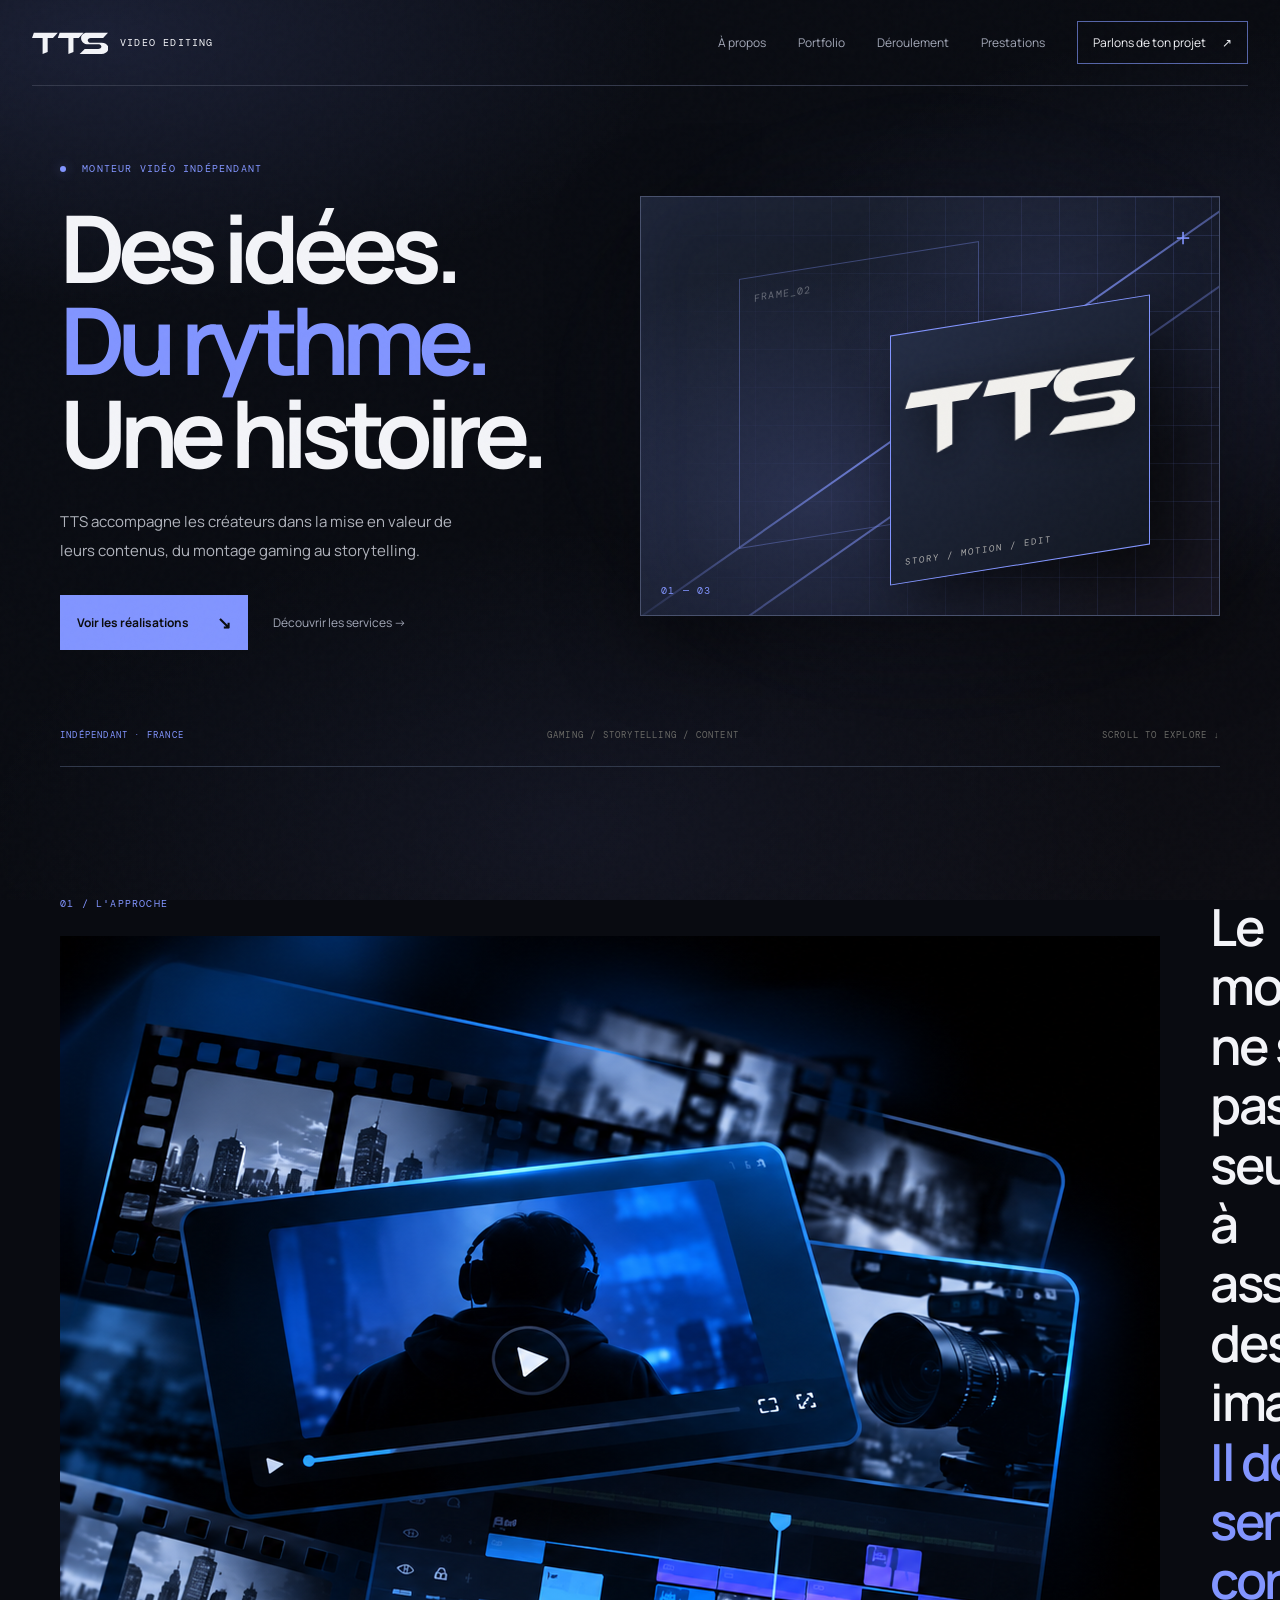
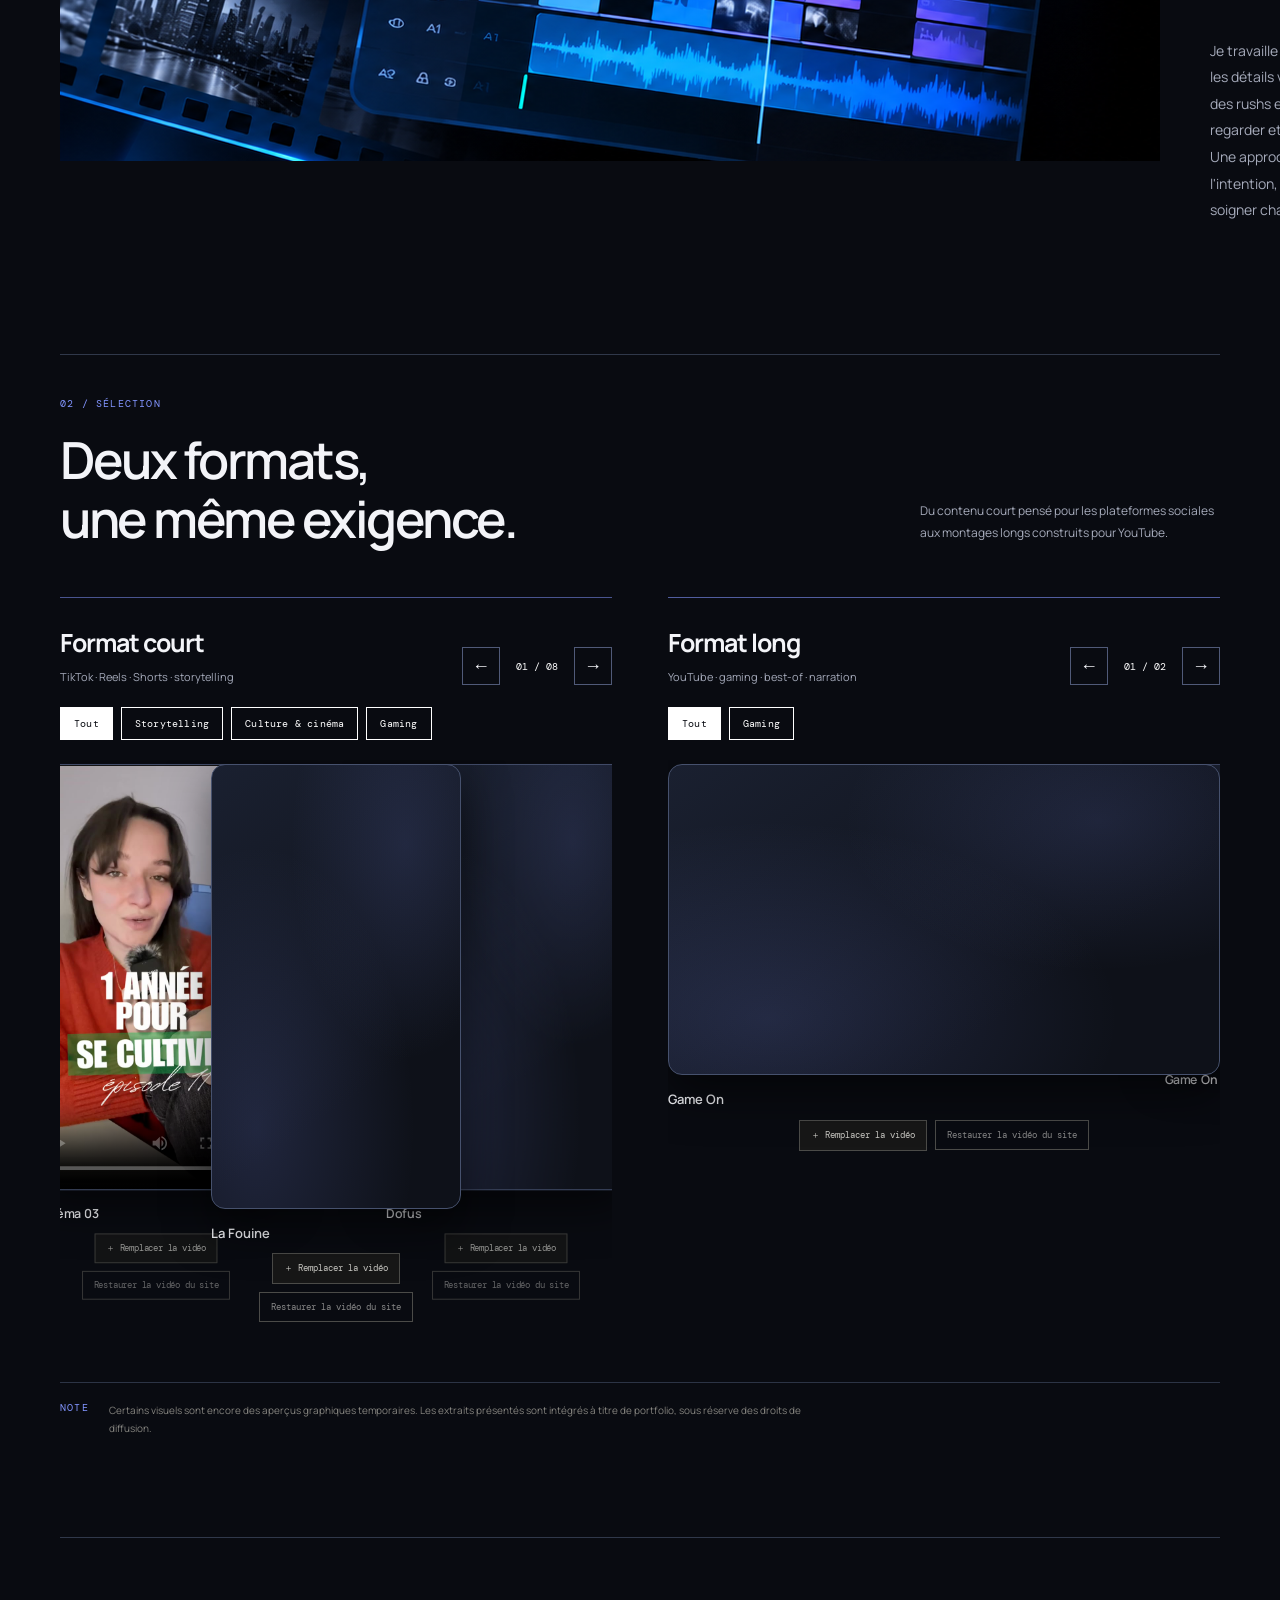
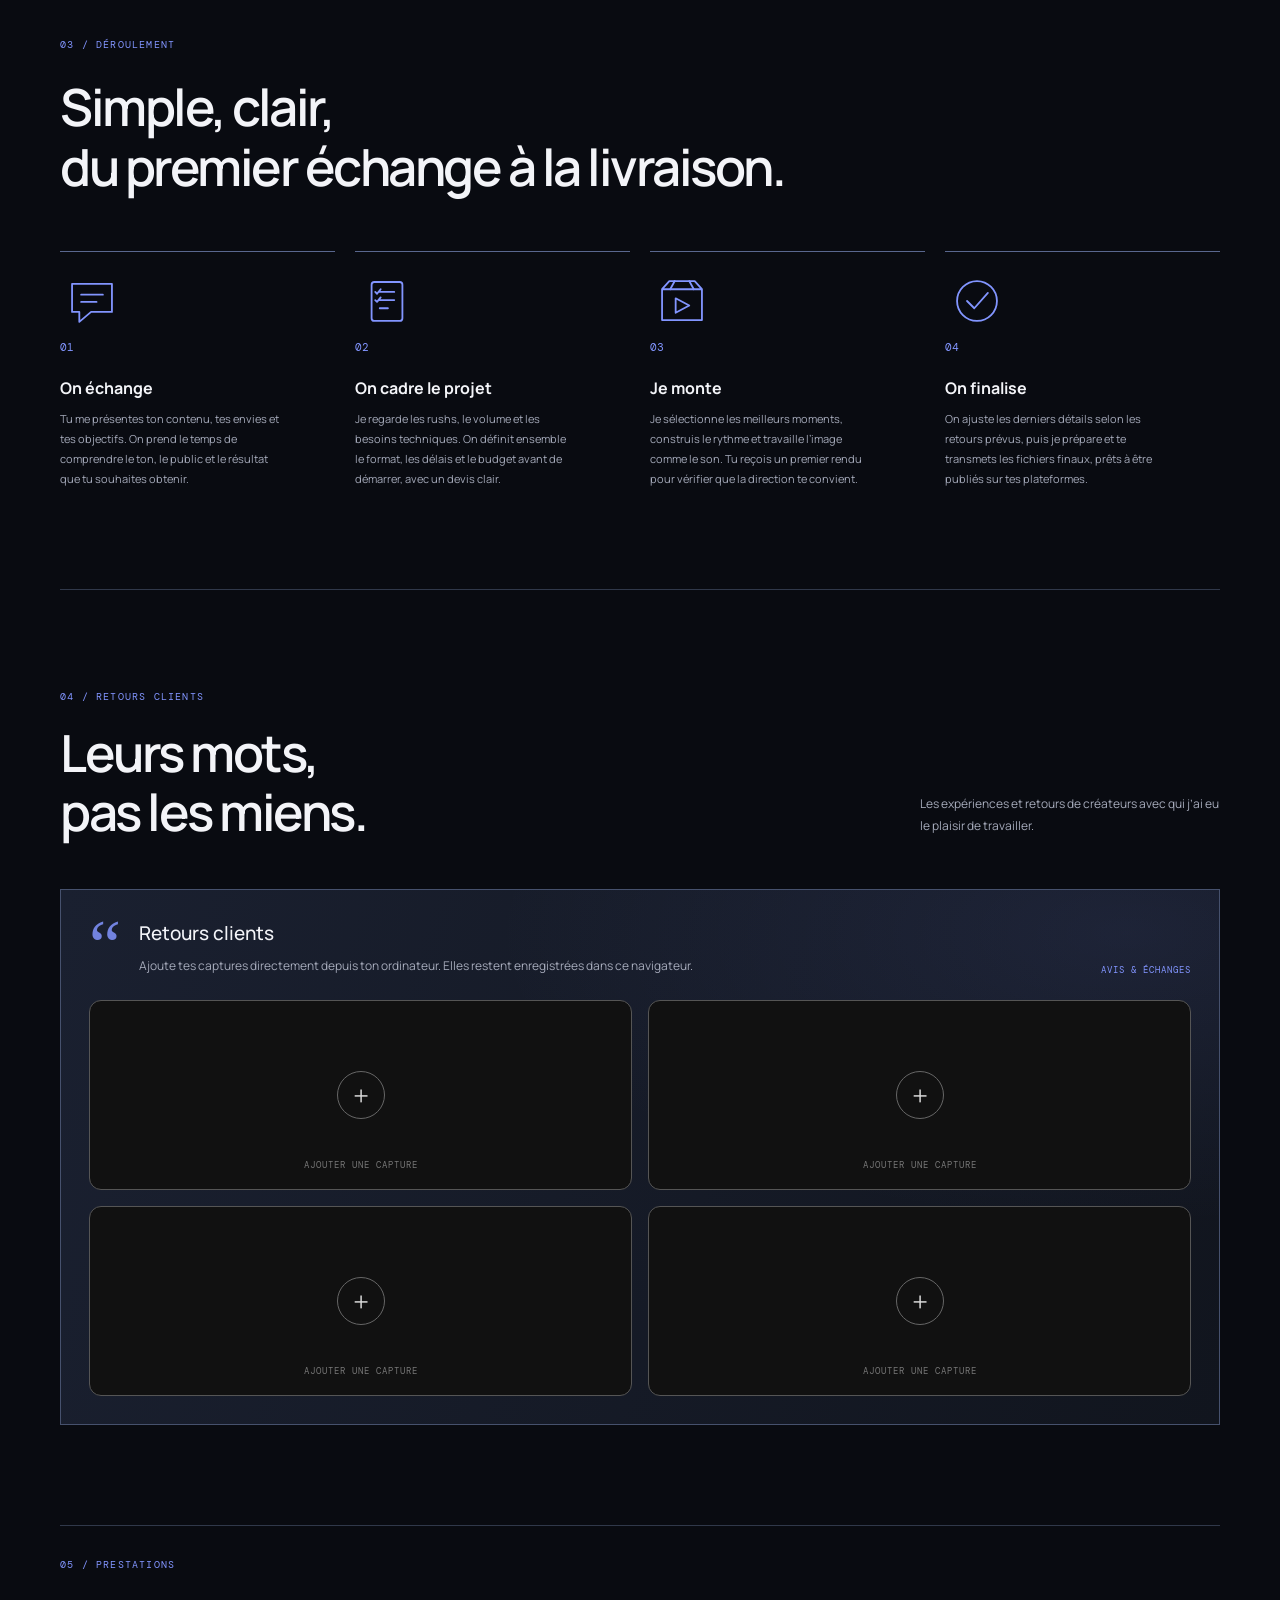
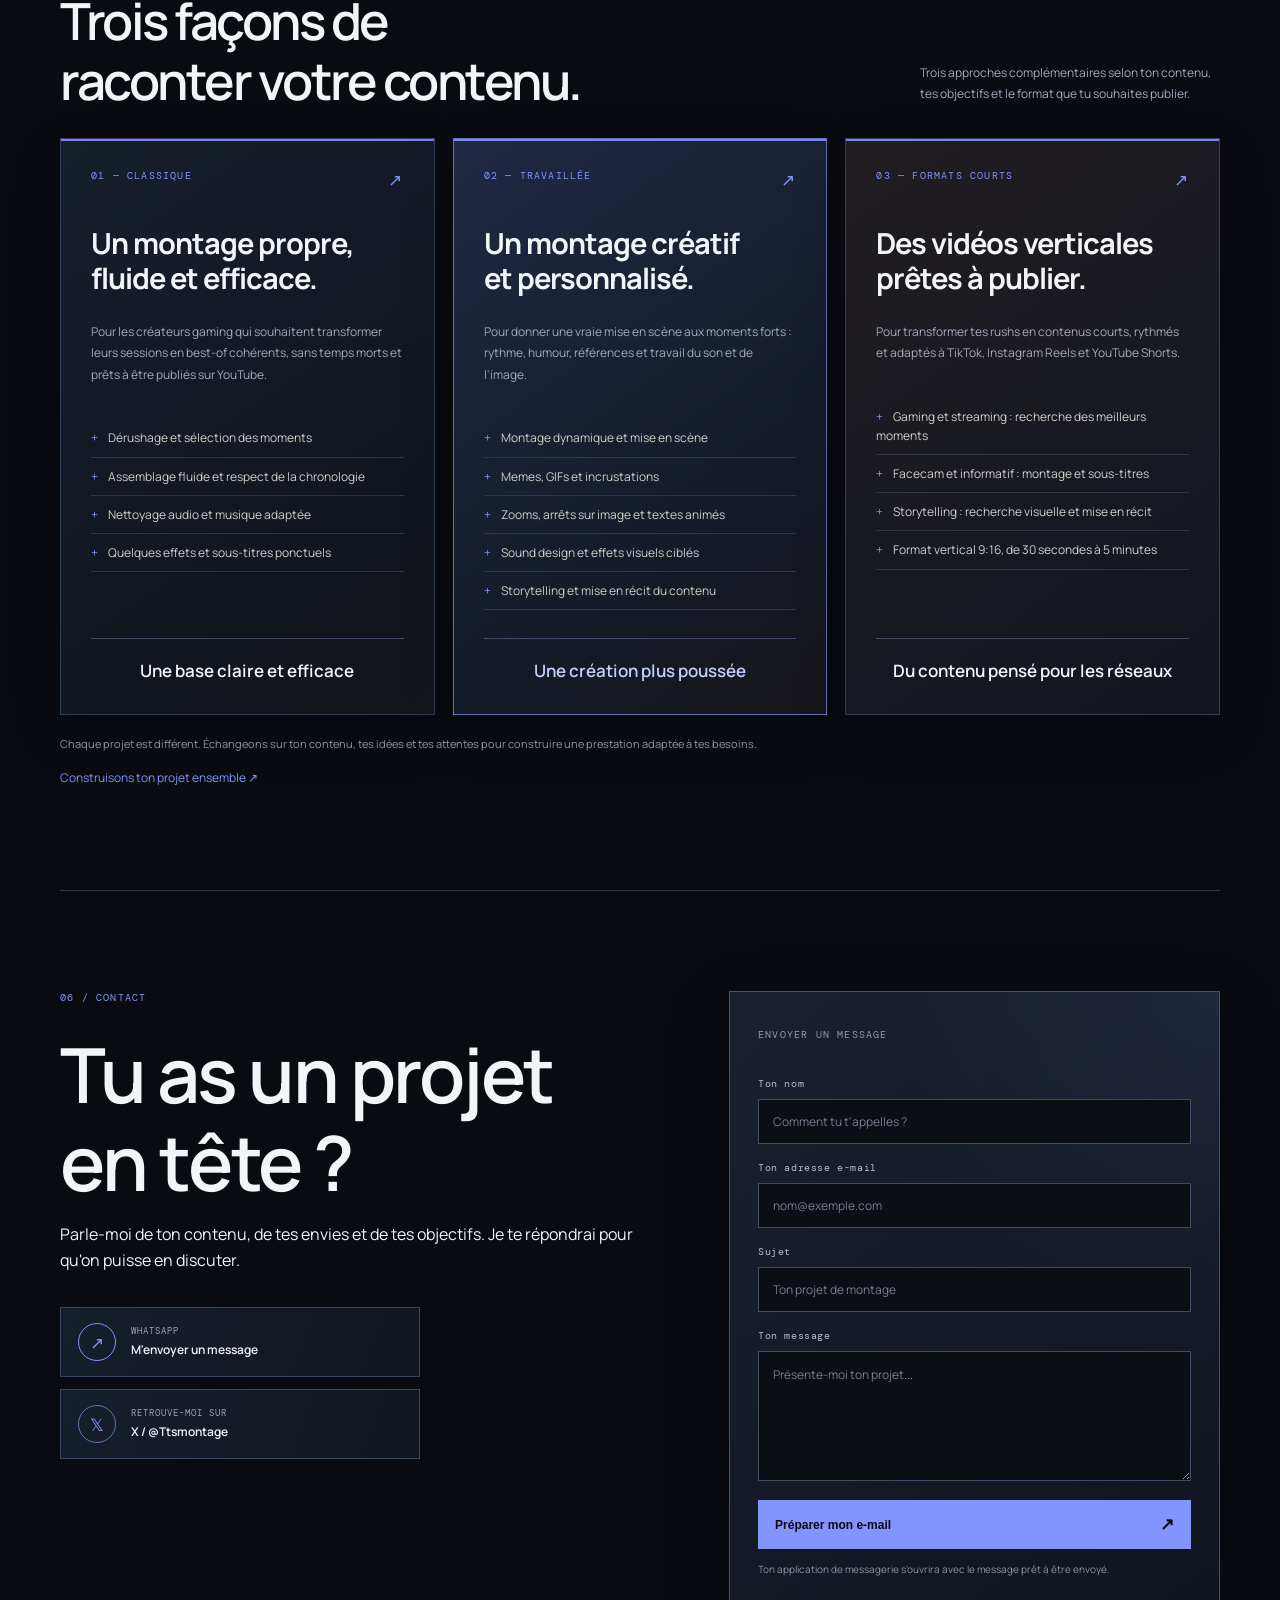
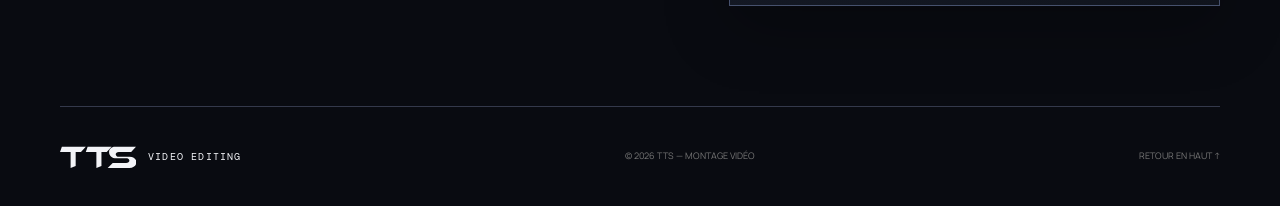
==== commit deccc495: "Add visual collage to approach section" ====
--- a/index.html
+++ b/index.html
@@ -37,8 +37,11 @@
       <div class="hero-bottom"><span>INDÉPENDANT · FRANCE</span><span>GAMING / STORYTELLING / CONTENT</span><span>SCROLL TO EXPLORE ↓</span></div>
     </section>
     <section class="intro section-wrap" id="about">
-      <p class="eyebrow">01 / L'APPROCHE</p>
-      <div><h2>Le montage ne sert pas seulement à assembler des images.<br><em>Il donne du sens au contenu.</em></h2><p class="intro-text">Je travaille le rythme, la narration et les détails visuels pour transformer des rushs en vidéos agréables à regarder et adaptées à leur public. Une approche simple : comprendre l'intention, trouver le bon tempo et soigner chaque séquence.</p></div>
+      <div class="intro-visual">
+        <p class="eyebrow">01 / L'APPROCHE</p>
+        <img src="tts-approche-collage.png" alt="Composition de séquences vidéo et d'écrans de montage évoquant le travail de création et de narration." loading="lazy">
+      </div>
+      <div class="intro-copy"><h2>Le montage ne sert pas seulement à assembler des images.<br><em>Il donne du sens au contenu.</em></h2><p class="intro-text">Je travaille le rythme, la narration et les détails visuels pour transformer des rushs en vidéos agréables à regarder et adaptées à leur public. Une approche simple : comprendre l'intention, trouver le bon tempo et soigner chaque séquence.</p></div>
     </section>
     <section class="portfolio section-wrap" id="portfolio">
       <div class="section-heading"><div><p class="eyebrow">02 / SÉLECTION</p><h2>Deux formats,<br>une même exigence.</h2></div><p class="section-note">Du contenu court pensé pour les plateformes sociales aux montages longs construits pour YouTube.</p></div>
--- a/portfolio-overrides.css
+++ b/portfolio-overrides.css
@@ -360,3 +360,20 @@
   background: #fff;
   color: #090b11;
 }
+
+
+/* Compteurs de navigation du portfolio en blanc */
+.carousel-count {
+  color: #fff;
+}
+
+
+/* Accès direct aux prestations : afficher les offres dès l'arrivée */
+#services {
+  scroll-margin-top: 0;
+  padding-top: 32px;
+}
+
+#services .section-heading {
+  margin-bottom: 28px;
+}
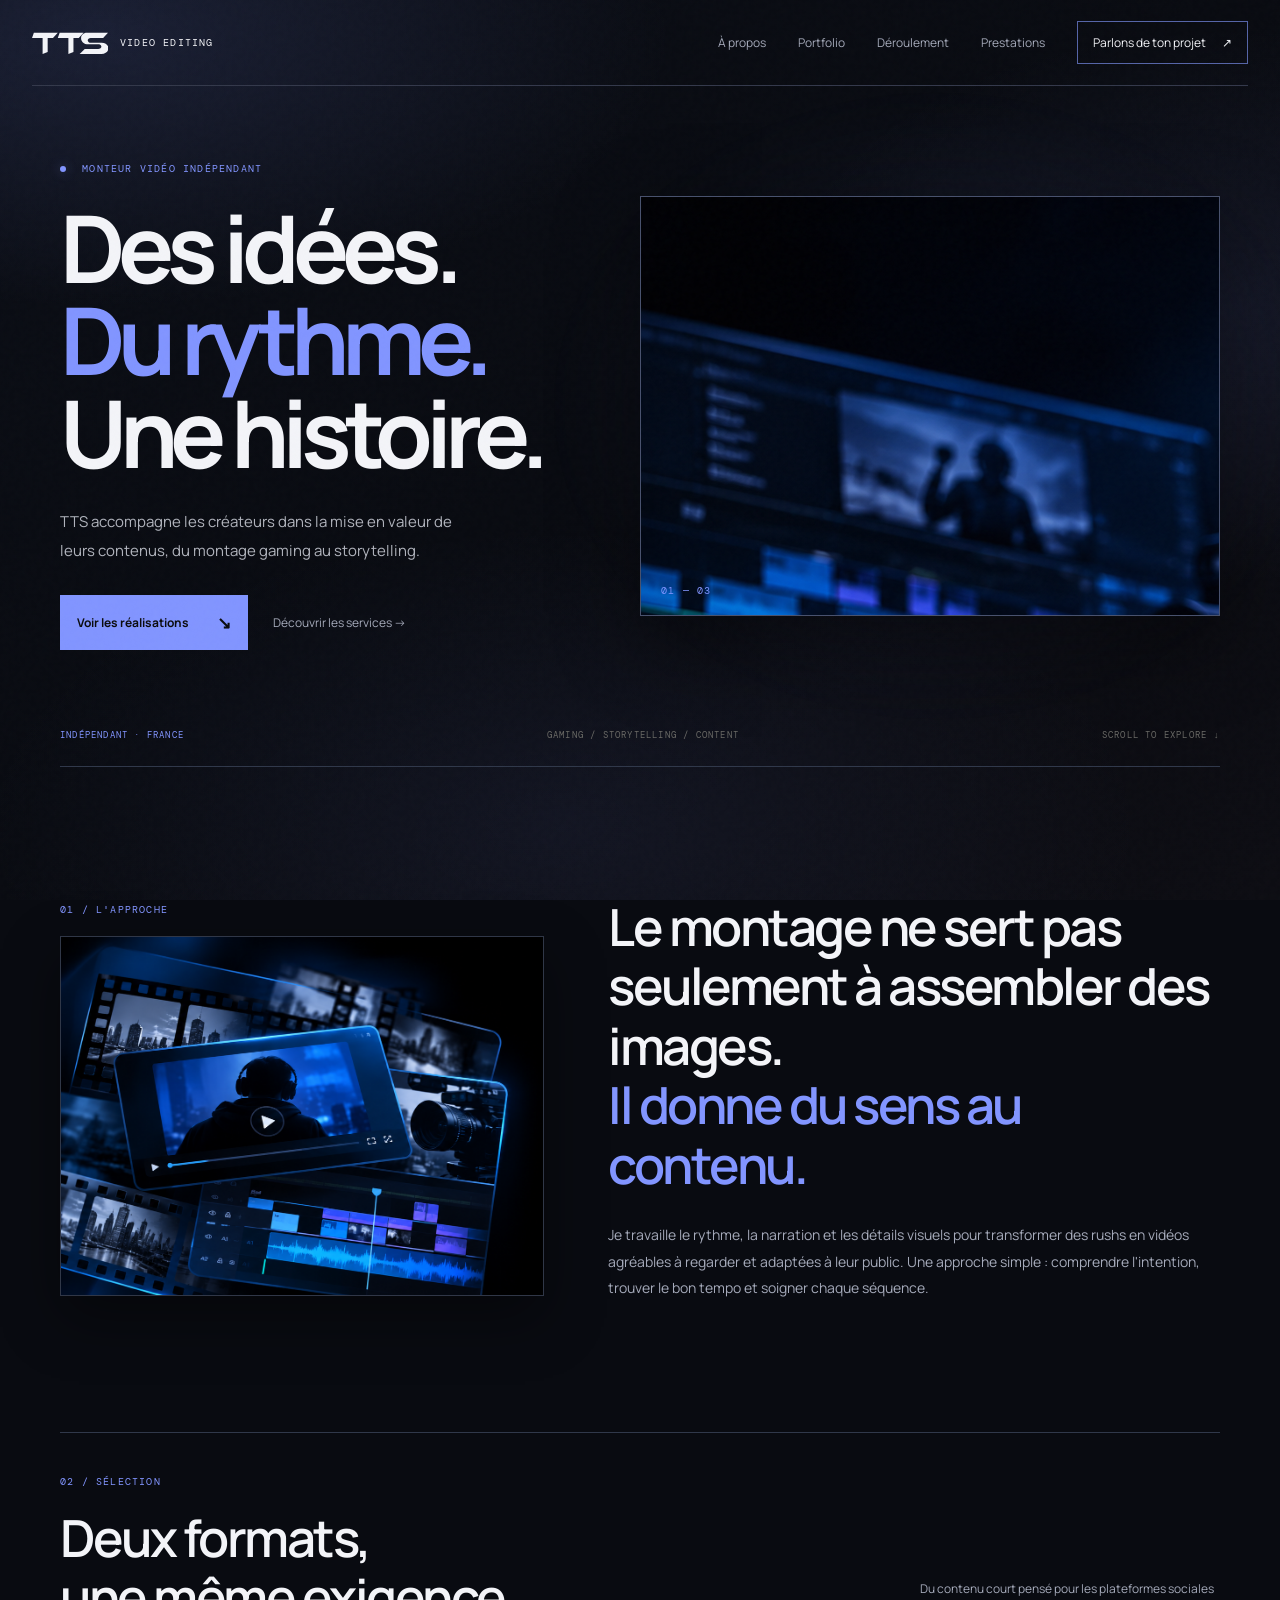
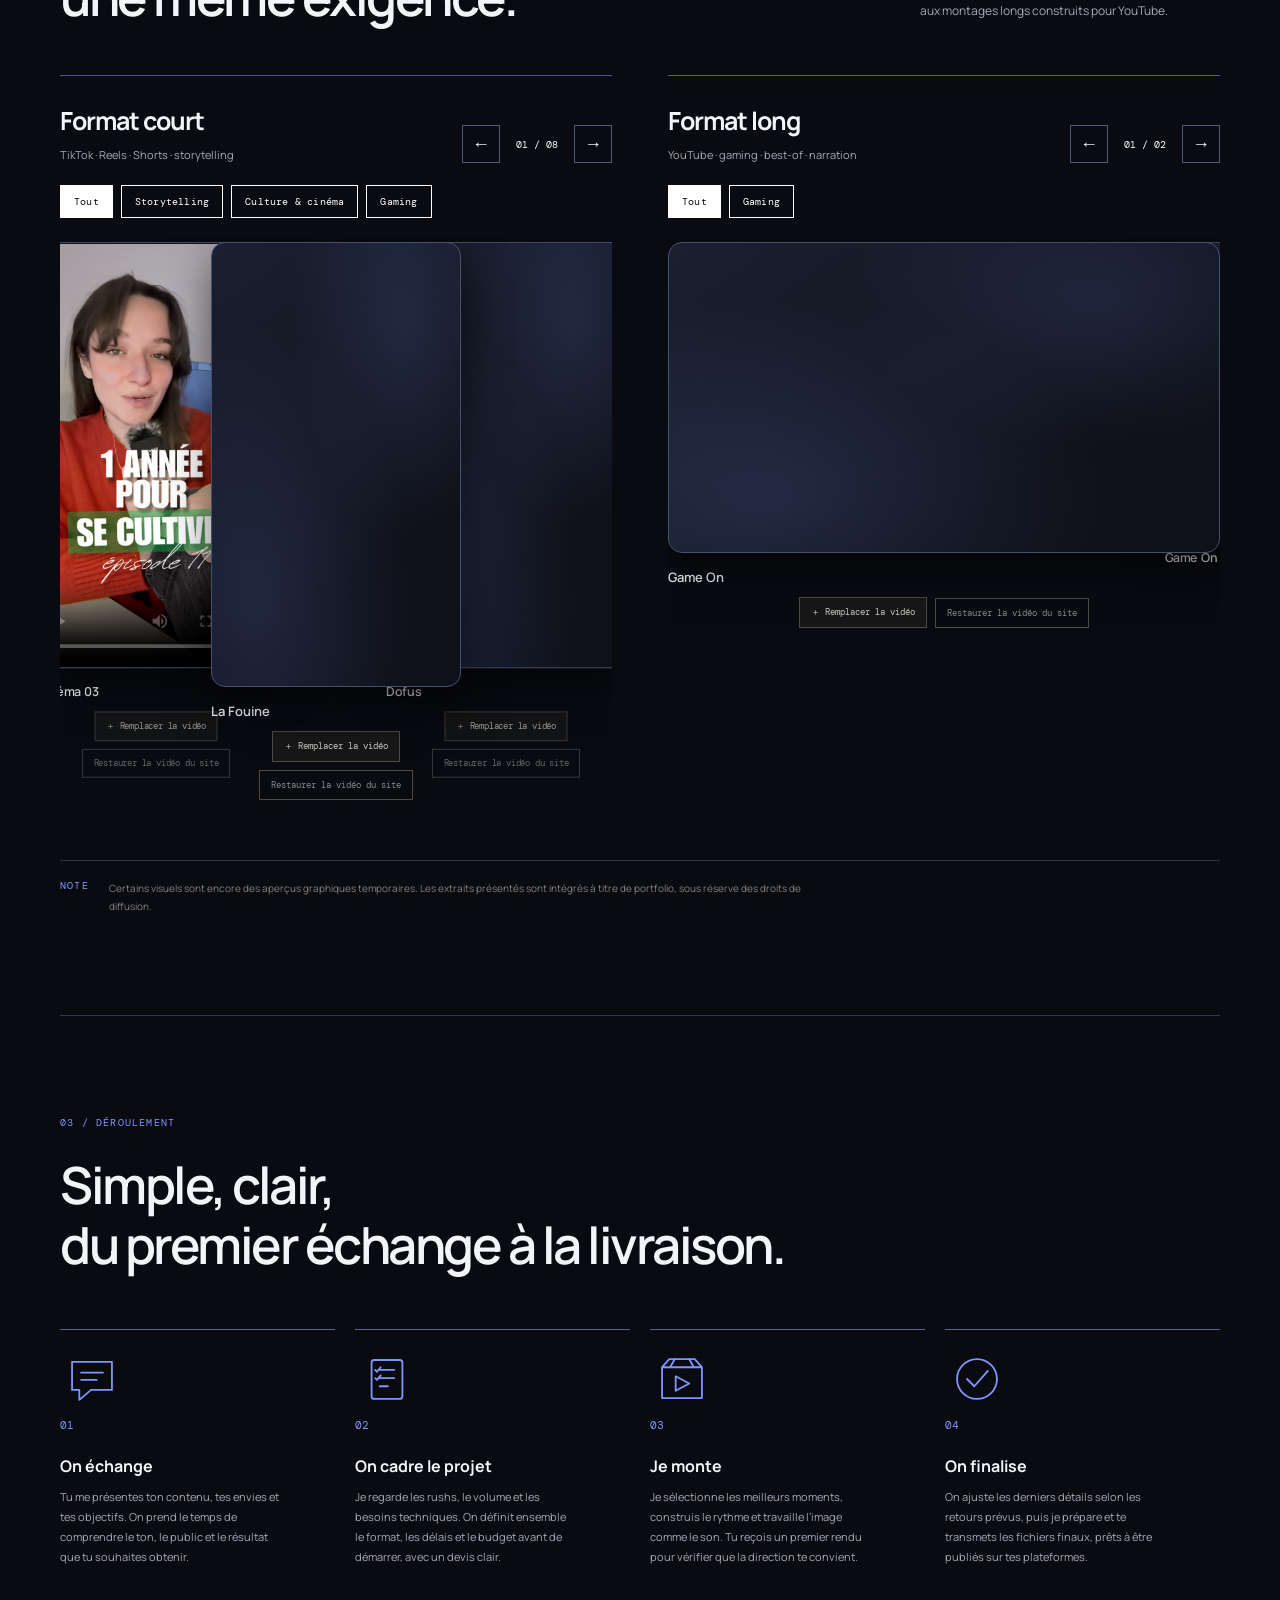
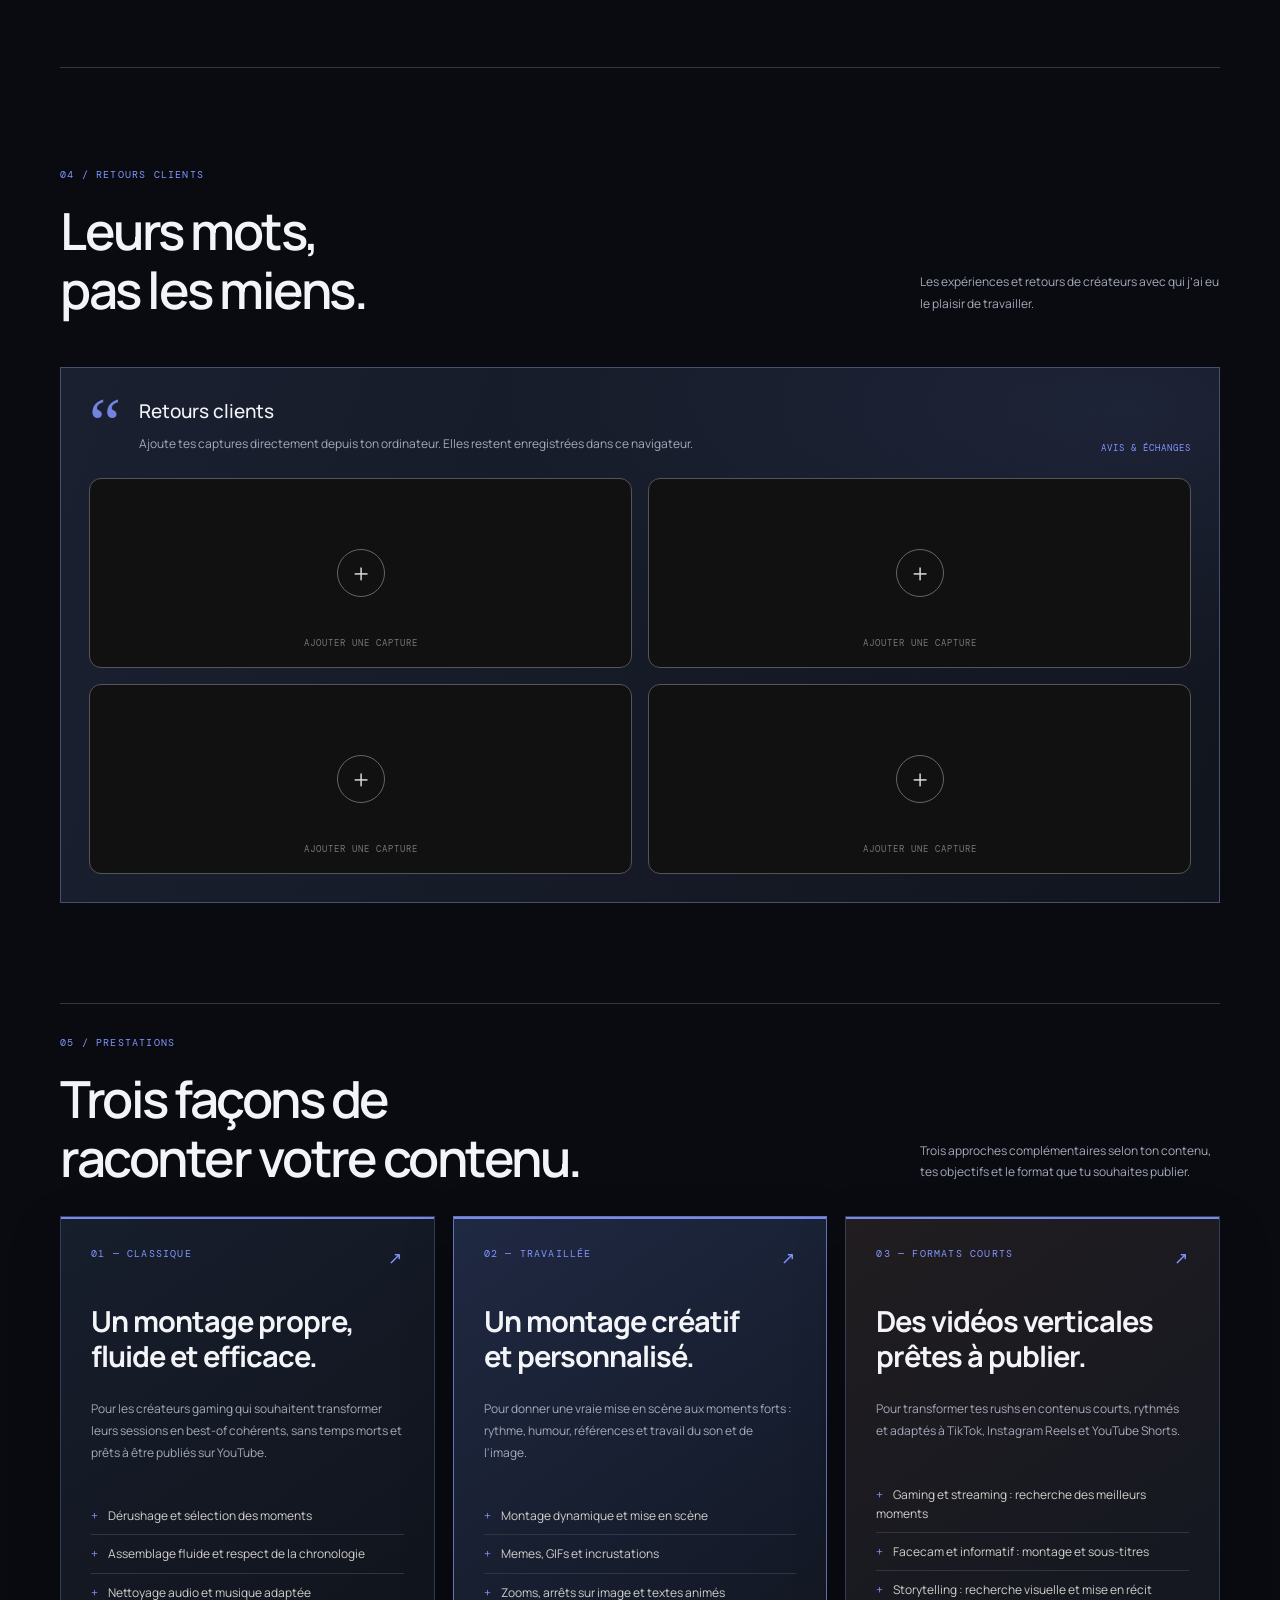
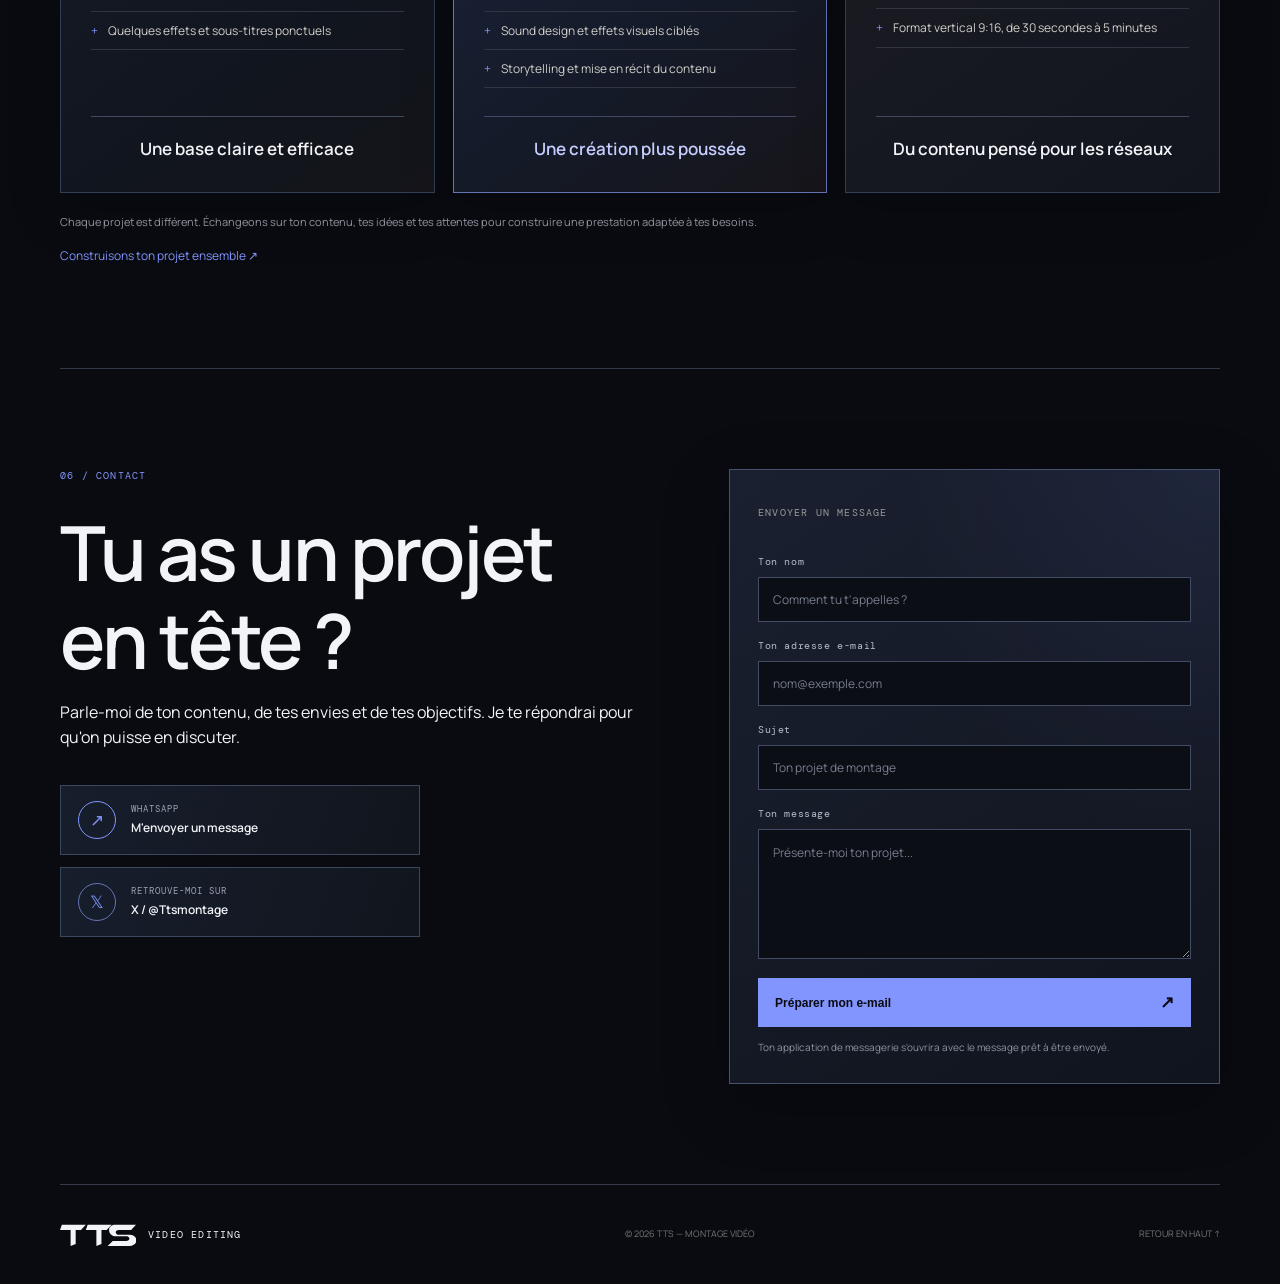
==== commit ff24b8b8: "Replace hero artwork with TTS cinematic clapboard" ====
--- a/index.html
+++ b/index.html
@@ -29,10 +29,10 @@
         <p class="hero-text">TTS accompagne les créateurs dans la mise en valeur de leurs contenus, du montage gaming au storytelling.</p>
         <div class="hero-actions"><a class="button button-light" href="#portfolio">Voir les réalisations <span>↘</span></a><a class="text-link" href="#services">Découvrir les services <span>→</span></a></div>
       </div>
-      <div class="hero-art" aria-label="Composition graphique abstraite évoquant le montage et le rythme">
-        <div class="art-grid"></div><div class="art-line line-one"></div><div class="art-line line-two"></div>
-        <div class="art-frame frame-back"><span>FRAME_02</span></div><div class="art-frame frame-front"><span class="hero-logo"><svg class="tts-logo" viewBox="0 0 330 100" role="img" aria-label="Logo TTS" xmlns="http://www.w3.org/2000/svg"><g fill="currentColor"><path d="M8 8H112L91 30H68V91L46 100V30H0Z"/><path d="M120 8H224L203 30H180V91L158 100V30H112Z"/><path d="M239 8H330L309 30H255C241 30 237 44 250 51H302C342 51 343 100 298 100H207L229 78H287C303 78 307 64 292 58H246C204 58 203 8 239 8Z"/></g></svg></span><small>STORY / MOTION / EDIT</small></div>
-        <div class="art-index">01 — 03</div><div class="art-cross">＋</div>
+      <div class="hero-art" aria-label="Clap de cinéma TTS dans un studio de montage vidéo">
+        <img class="hero-image" src="Clapboard TTS en studio bleu cinématographique.png" alt="Clap de cinéma TTS dans un studio de montage vidéo" fetchpriority="high">
+        <div class="hero-image-shade" aria-hidden="true"></div>
+        <div class="art-index">01 — 03</div>
       </div>
       <div class="hero-bottom"><span>INDÉPENDANT · FRANCE</span><span>GAMING / STORYTELLING / CONTENT</span><span>SCROLL TO EXPLORE ↓</span></div>
     </section>
--- a/portfolio-overrides.css
+++ b/portfolio-overrides.css
@@ -377,3 +377,41 @@
 #services .section-heading {
   margin-bottom: 28px;
 }
+
+
+/* Section Approche : collage visuel à gauche du texte */
+.intro {
+  grid-template-columns: minmax(0, 0.95fr) minmax(0, 1.2fr);
+  align-items: center;
+  gap: 64px;
+}
+.intro-visual {
+  min-width: 0;
+}
+.intro-visual .eyebrow {
+  margin-bottom: 20px;
+}
+.intro-visual img {
+  display: block;
+  width: 100%;
+  height: 360px;
+  object-fit: cover;
+  object-position: center;
+  border: 1px solid #303747;
+  background: #10131a;
+  box-shadow: 0 22px 55px #0006;
+}
+.intro-copy {
+  min-width: 0;
+}
+@media (max-width: 800px) {
+  .intro {
+    grid-template-columns: 1fr;
+    gap: 30px;
+  }
+  .intro-visual img {
+    height: auto;
+    max-height: 340px;
+    aspect-ratio: 4 / 3;
+  }
+}
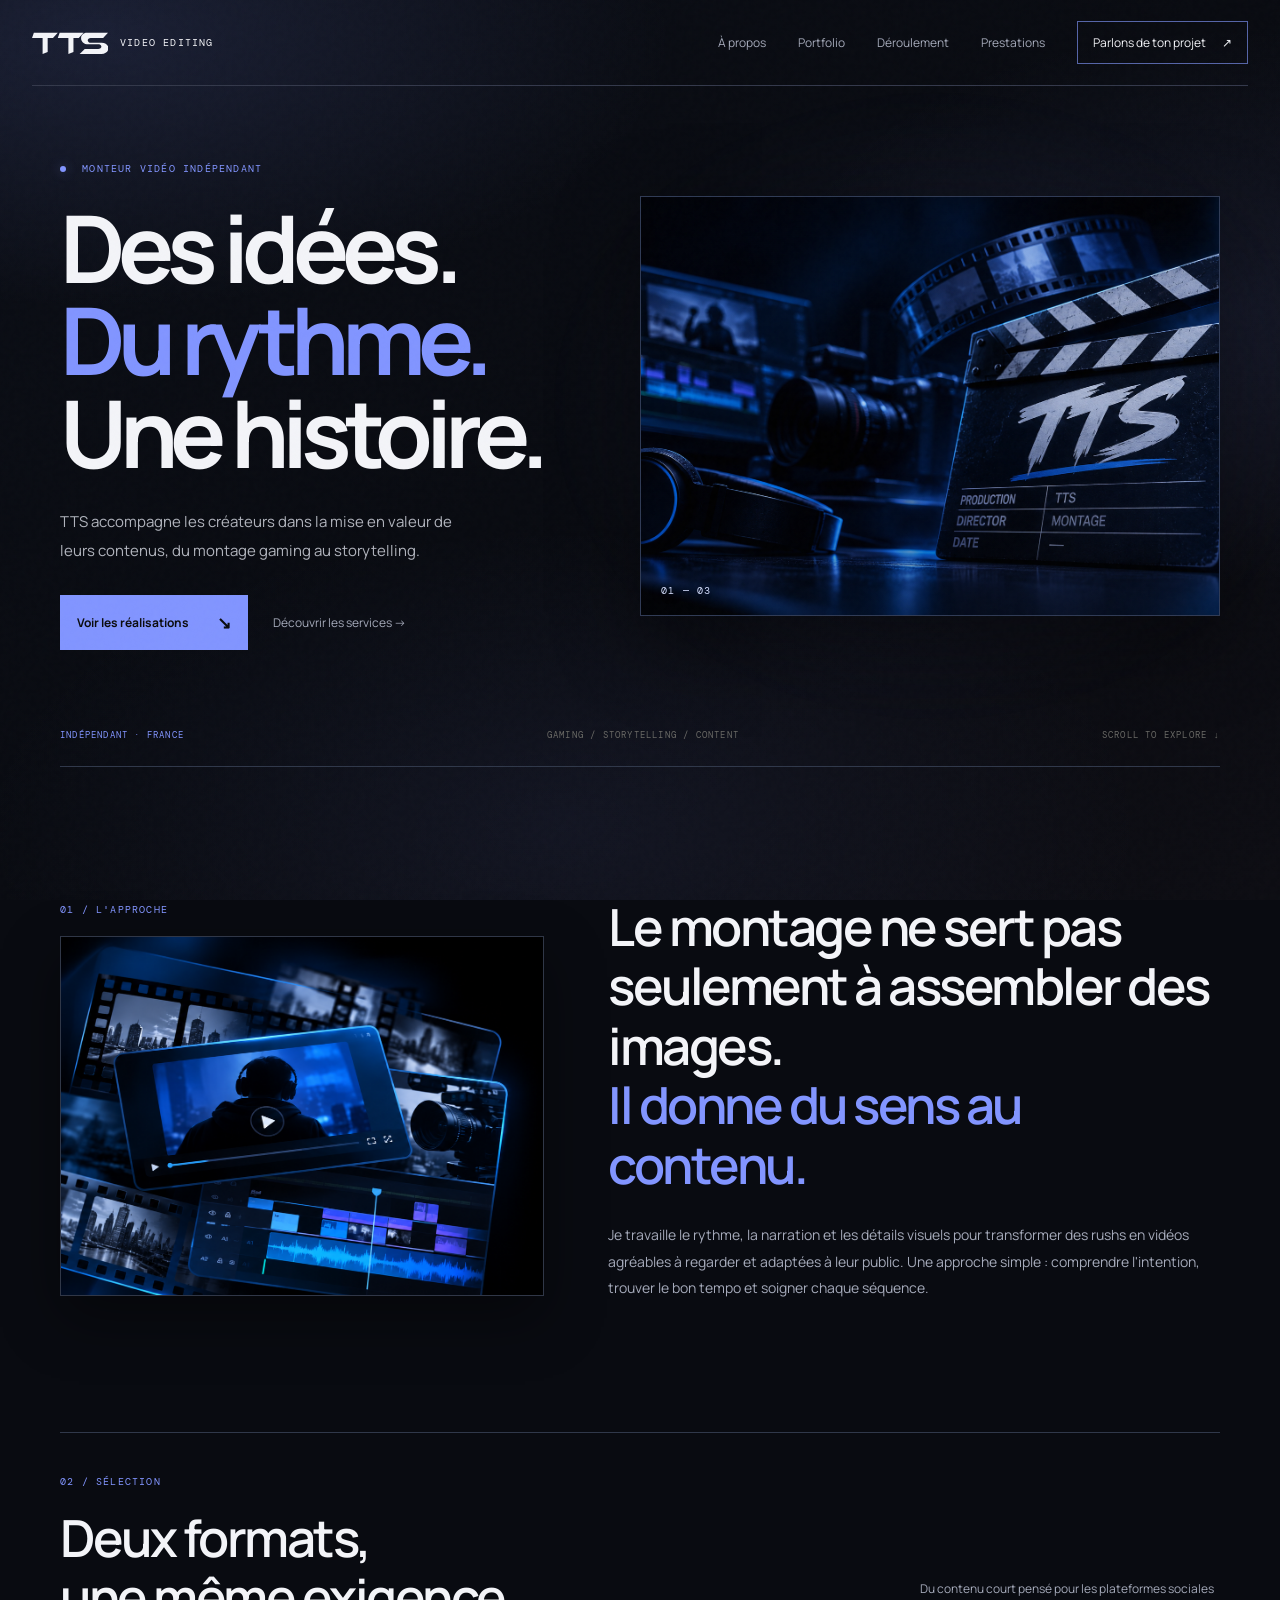
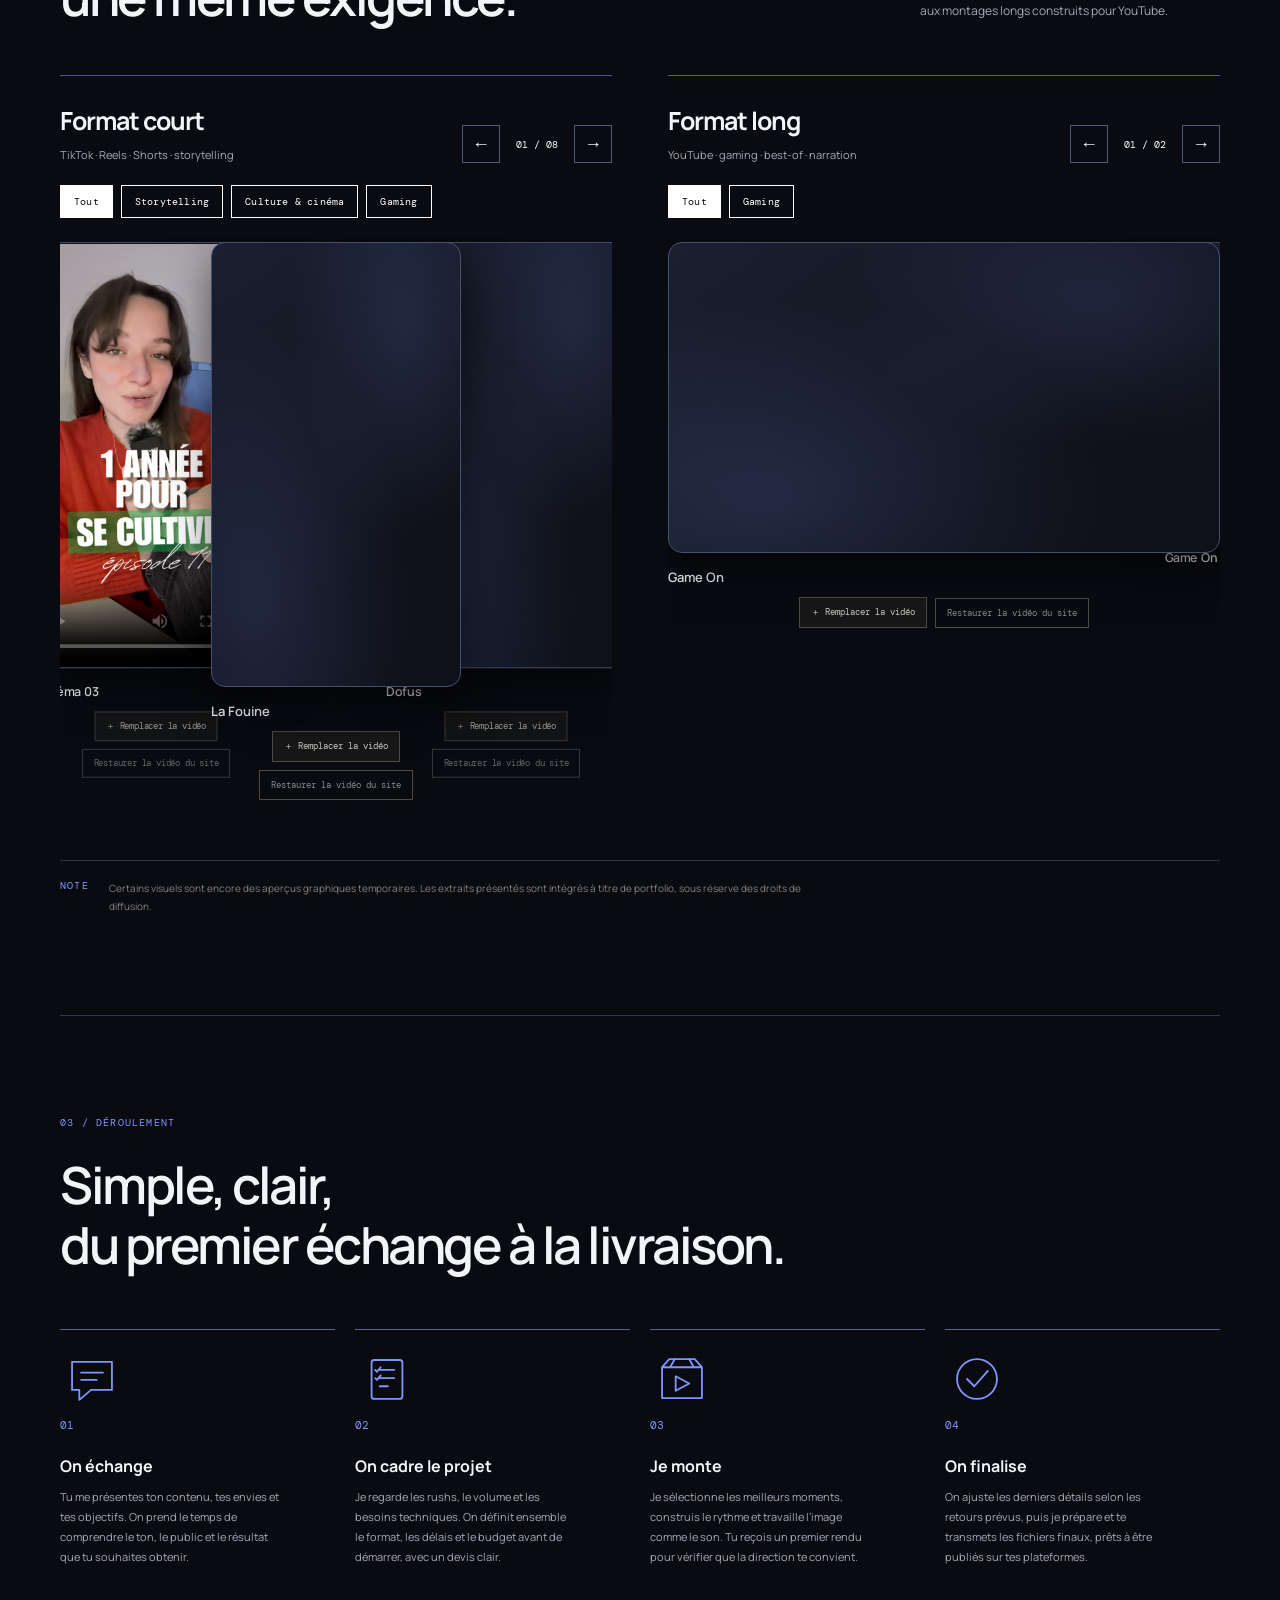
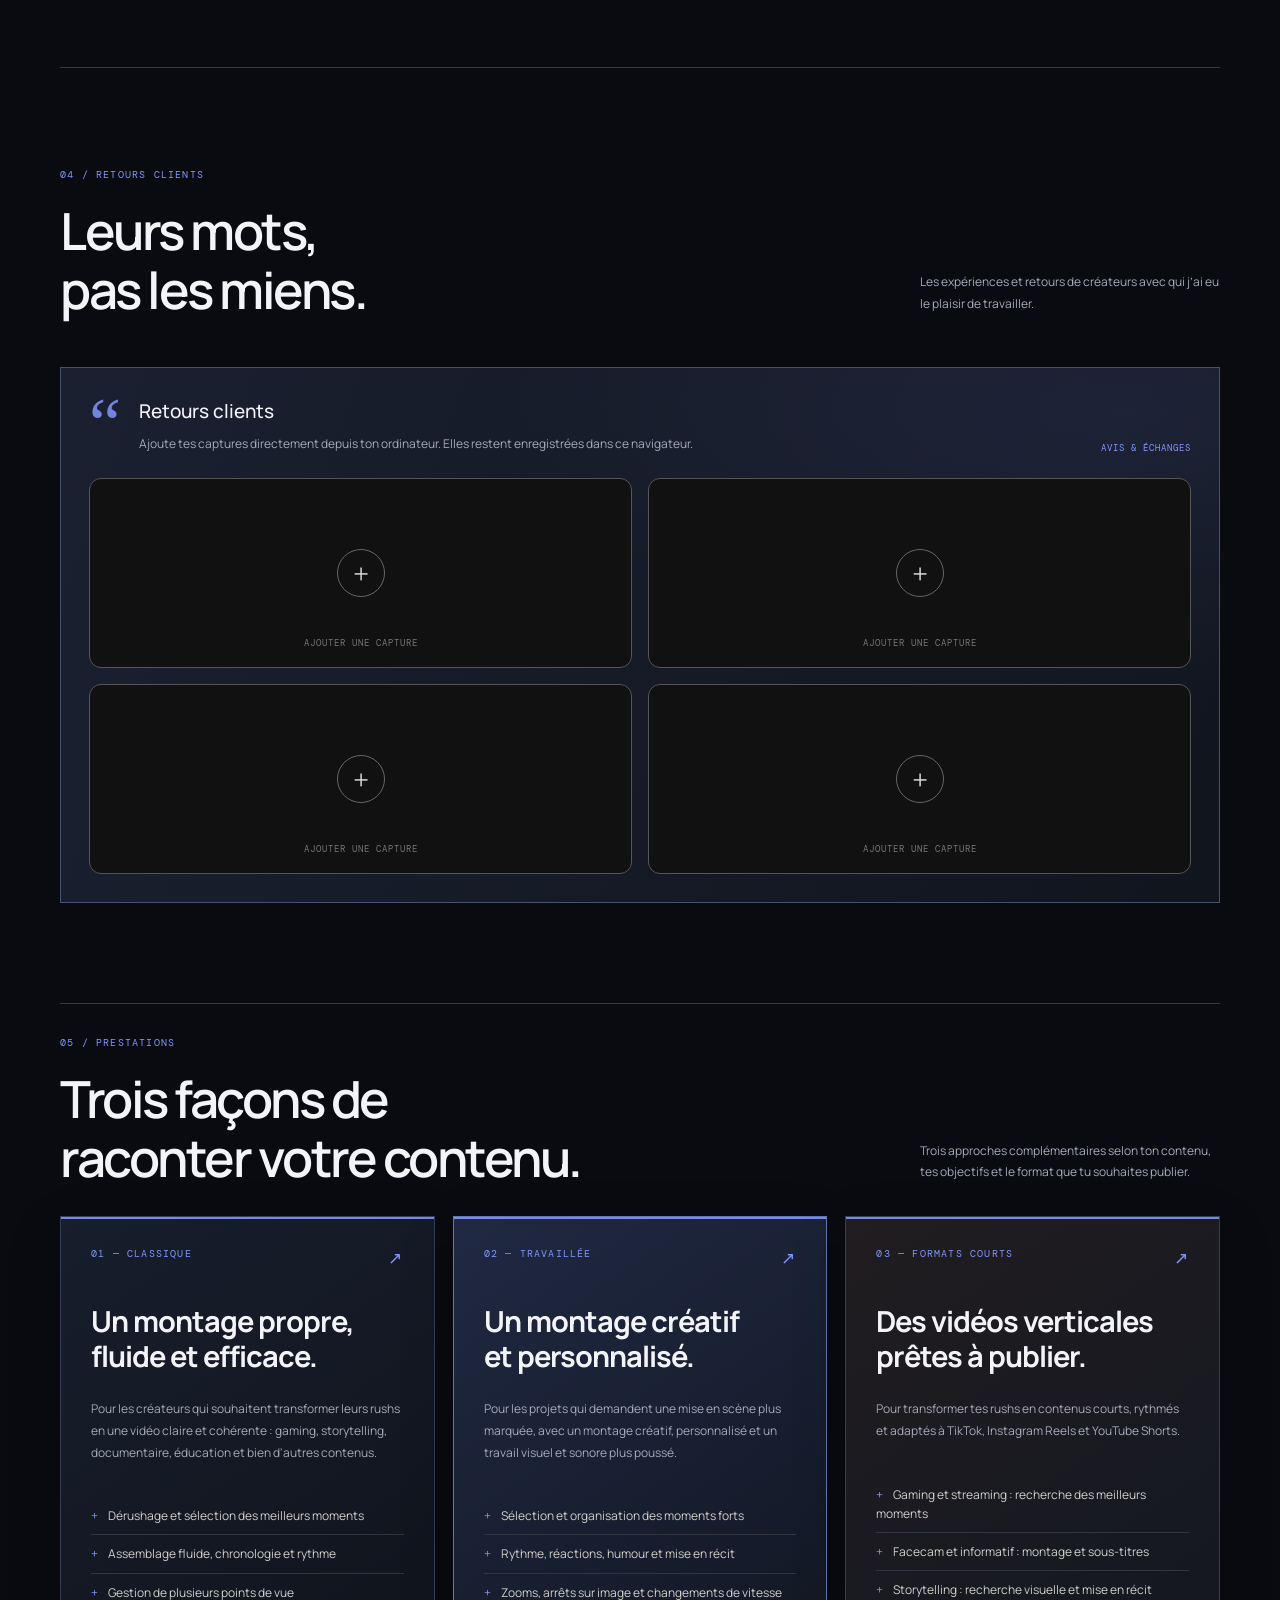
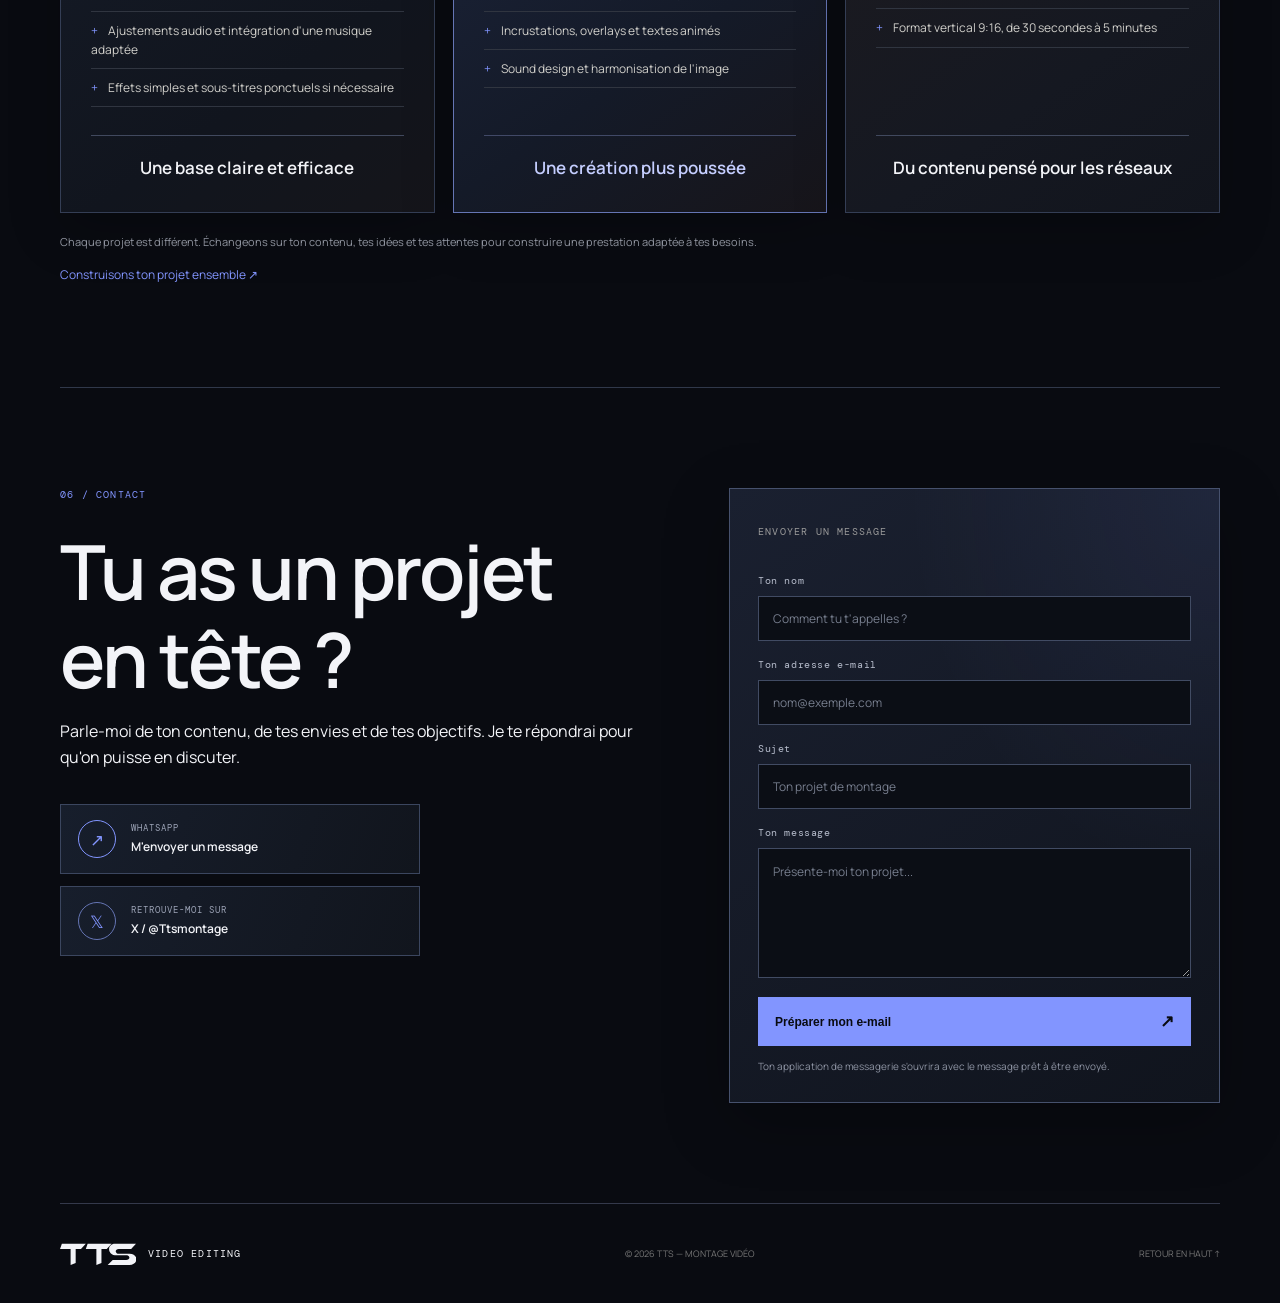
==== commit 1693b0ad: "Align service descriptions with finalized Classic and Worked offers" ====
--- a/index.html
+++ b/index.html
@@ -89,8 +89,8 @@
     <section class="services section-wrap" id="services">
       <div class="section-heading"><div><p class="eyebrow">05 / PRESTATIONS</p><h2>Trois façons de<br>raconter votre contenu.</h2></div><p class="section-note">Trois approches complémentaires selon ton contenu, tes objectifs et le format que tu souhaites publier.</p></div>
       <div class="service-grid">
-        <article class="service-card"><div class="card-top"><span>01 — CLASSIQUE</span><span class="card-arrow">↗</span></div><h3>Un montage propre,<br>fluide et efficace.</h3><p>Pour les créateurs gaming qui souhaitent transformer leurs sessions en best-of cohérents, sans temps morts et prêts à être publiés sur YouTube.</p><ul><li>Dérushage et sélection des moments</li><li>Assemblage fluide et respect de la chronologie</li><li>Nettoyage audio et musique adaptée</li><li>Quelques effets et sous-titres ponctuels</li></ul><div class="card-foot"><strong>Une base claire et efficace</strong></div></article>
-        <article class="service-card service-featured"><div class="card-top"><span>02 — TRAVAILLÉE</span><span class="card-arrow">↗</span></div><h3>Un montage créatif<br>et personnalisé.</h3><p>Pour donner une vraie mise en scène aux moments forts : rythme, humour, références et travail du son et de l'image.</p><ul><li>Montage dynamique et mise en scène</li><li>Memes, GIFs et incrustations</li><li>Zooms, arrêts sur image et textes animés</li><li>Sound design et effets visuels ciblés</li><li>Storytelling et mise en récit du contenu</li></ul><div class="card-foot"><strong>Une création plus poussée</strong></div></article>
+        <article class="service-card"><div class="card-top"><span>01 — CLASSIQUE</span><span class="card-arrow">↗</span></div><h3>Un montage propre,<br>fluide et efficace.</h3><p>Pour les créateurs qui souhaitent transformer leurs rushs en une vidéo claire et cohérente : gaming, storytelling, documentaire, éducation et bien d'autres contenus.</p><ul><li>Dérushage et sélection des meilleurs moments</li><li>Assemblage fluide, chronologie et rythme</li><li>Gestion de plusieurs points de vue</li><li>Ajustements audio et intégration d'une musique adaptée</li><li>Effets simples et sous-titres ponctuels si nécessaire</li></ul><div class="card-foot"><strong>Une base claire et efficace</strong></div></article>
+        <article class="service-card service-featured"><div class="card-top"><span>02 — TRAVAILLÉE</span><span class="card-arrow">↗</span></div><h3>Un montage créatif<br>et personnalisé.</h3><p>Pour les projets qui demandent une mise en scène plus marquée, avec un montage créatif, personnalisé et un travail visuel et sonore plus poussé.</p><ul><li>Sélection et organisation des moments forts</li><li>Rythme, réactions, humour et mise en récit</li><li>Zooms, arrêts sur image et changements de vitesse</li><li>Incrustations, overlays et textes animés</li><li>Sound design et harmonisation de l'image</li></ul><div class="card-foot"><strong>Une création plus poussée</strong></div></article>
         <article class="service-card"><div class="card-top"><span>03 — FORMATS COURTS</span><span class="card-arrow">↗</span></div><h3>Des vidéos verticales<br>prêtes à publier.</h3><p>Pour transformer tes rushs en contenus courts, rythmés et adaptés à TikTok, Instagram Reels et YouTube Shorts.</p><ul><li>Gaming et streaming : recherche des meilleurs moments</li><li>Facecam et informatif : montage et sous-titres</li><li>Storytelling : recherche visuelle et mise en récit</li><li>Format vertical 9:16, de 30 secondes à 5 minutes</li></ul><div class="card-foot"><strong>Du contenu pensé pour les réseaux</strong></div></article>
       </div>
       <p class="service-footnote">Chaque projet est différent. Échangeons sur ton contenu, tes idées et tes attentes pour construire une prestation adaptée à tes besoins.</p>
--- a/portfolio-overrides.css
+++ b/portfolio-overrides.css
@@ -415,3 +415,33 @@
     aspect-ratio: 4 / 3;
   }
 }
+
+
+/* Visuel principal de l'en-tête : clap de cinéma TTS */
+.hero-art {
+  background: #080d18;
+  border-color: #303b55;
+}
+.hero-image {
+  position: absolute;
+  inset: 0;
+  display: block;
+  width: 100%;
+  height: 100%;
+  object-fit: cover;
+  object-position: center;
+}
+.hero-image-shade {
+  position: absolute;
+  inset: 0;
+  pointer-events: none;
+  background: linear-gradient(0deg, #05091455 0%, transparent 35%, #05091412 100%);
+}
+.hero-art .art-index {
+  z-index: 1;
+  color: #d7e0ff;
+  text-shadow: 0 1px 8px #000;
+}
+@media (max-width: 800px) {
+  .hero-art { height: 340px; }
+}
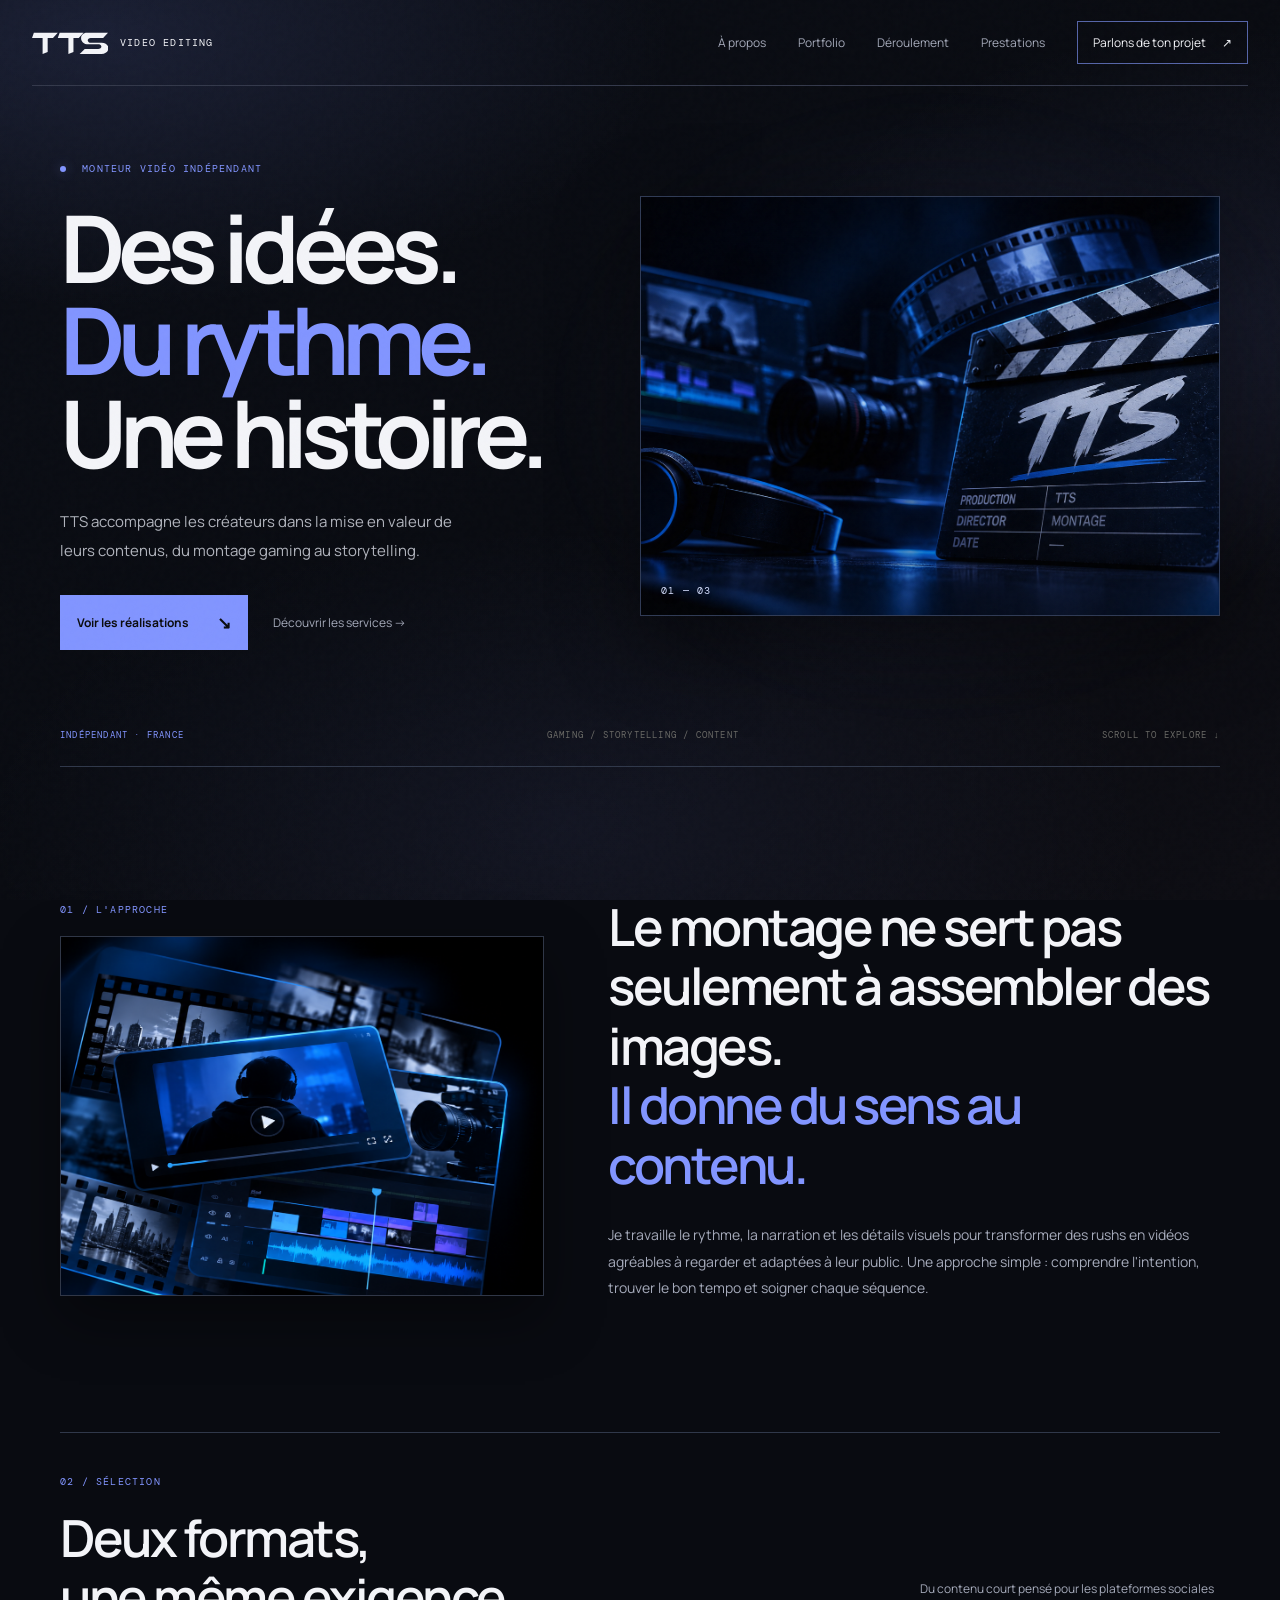
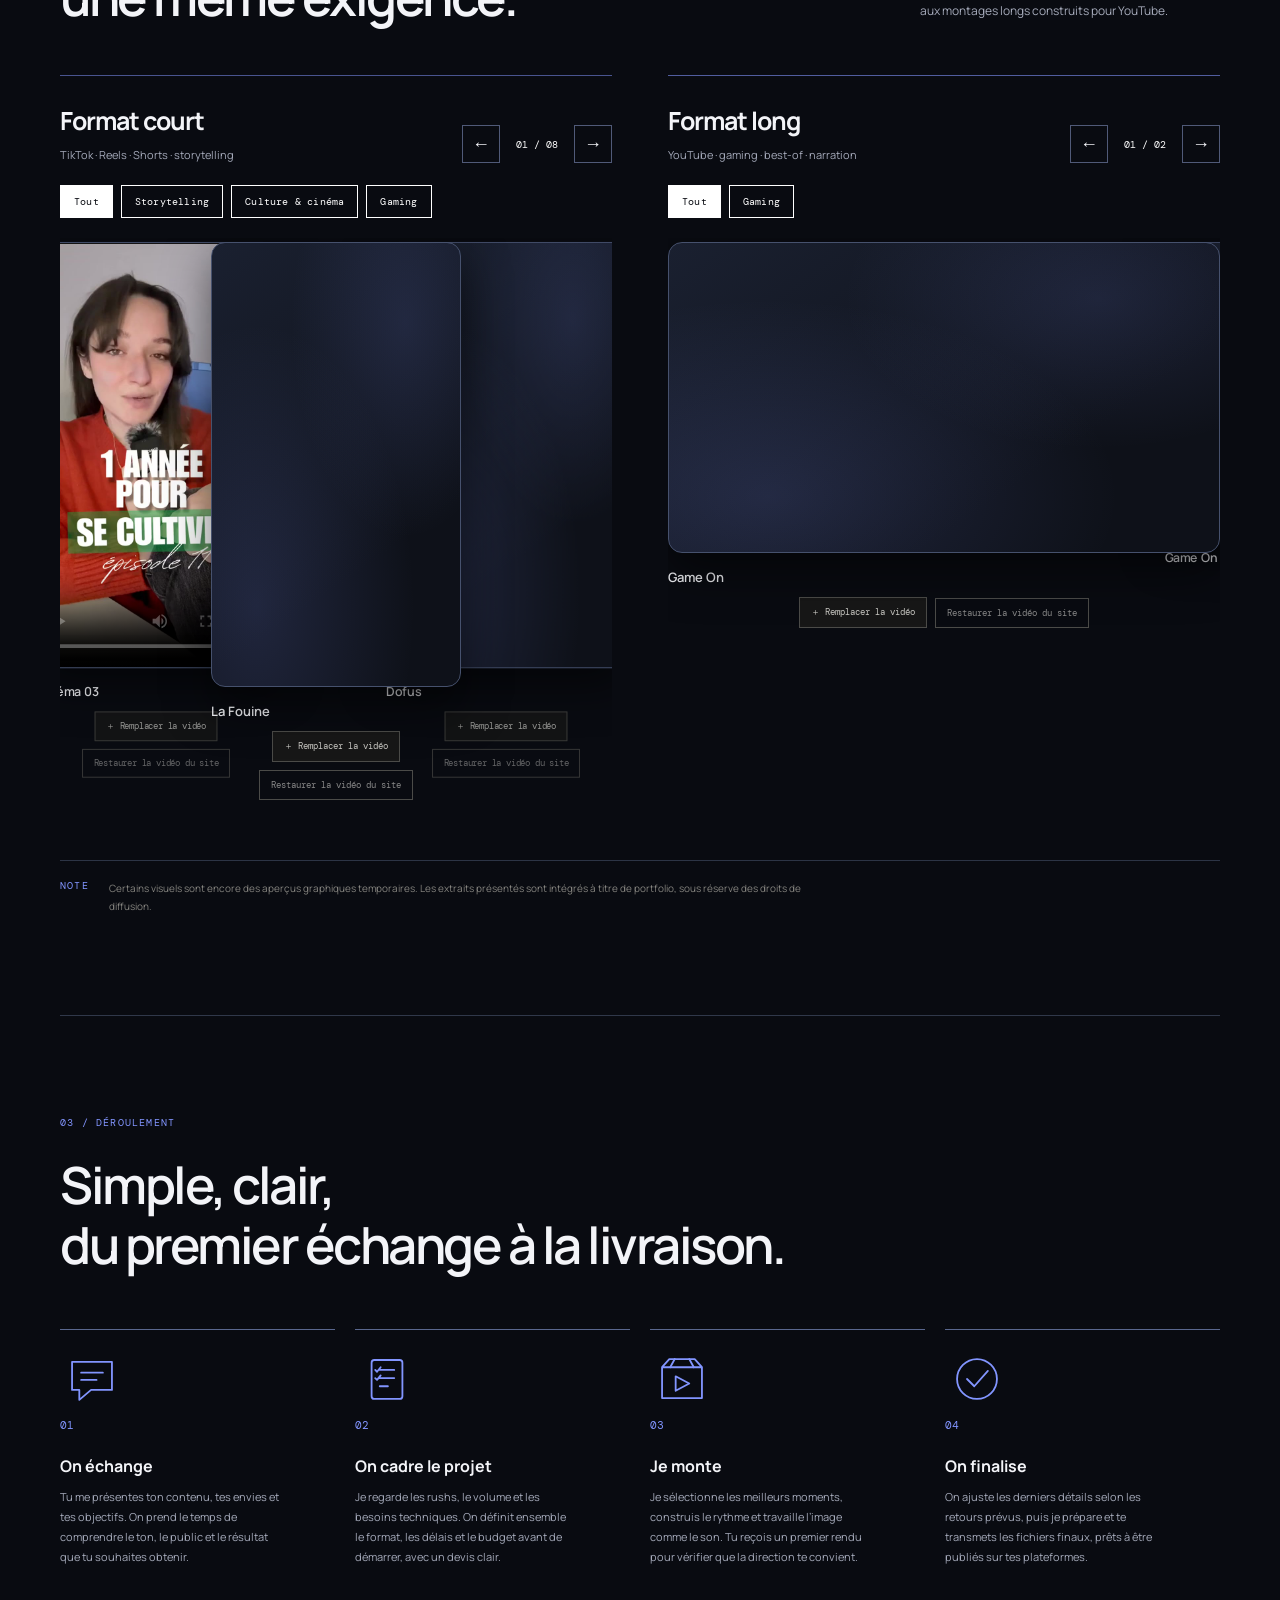
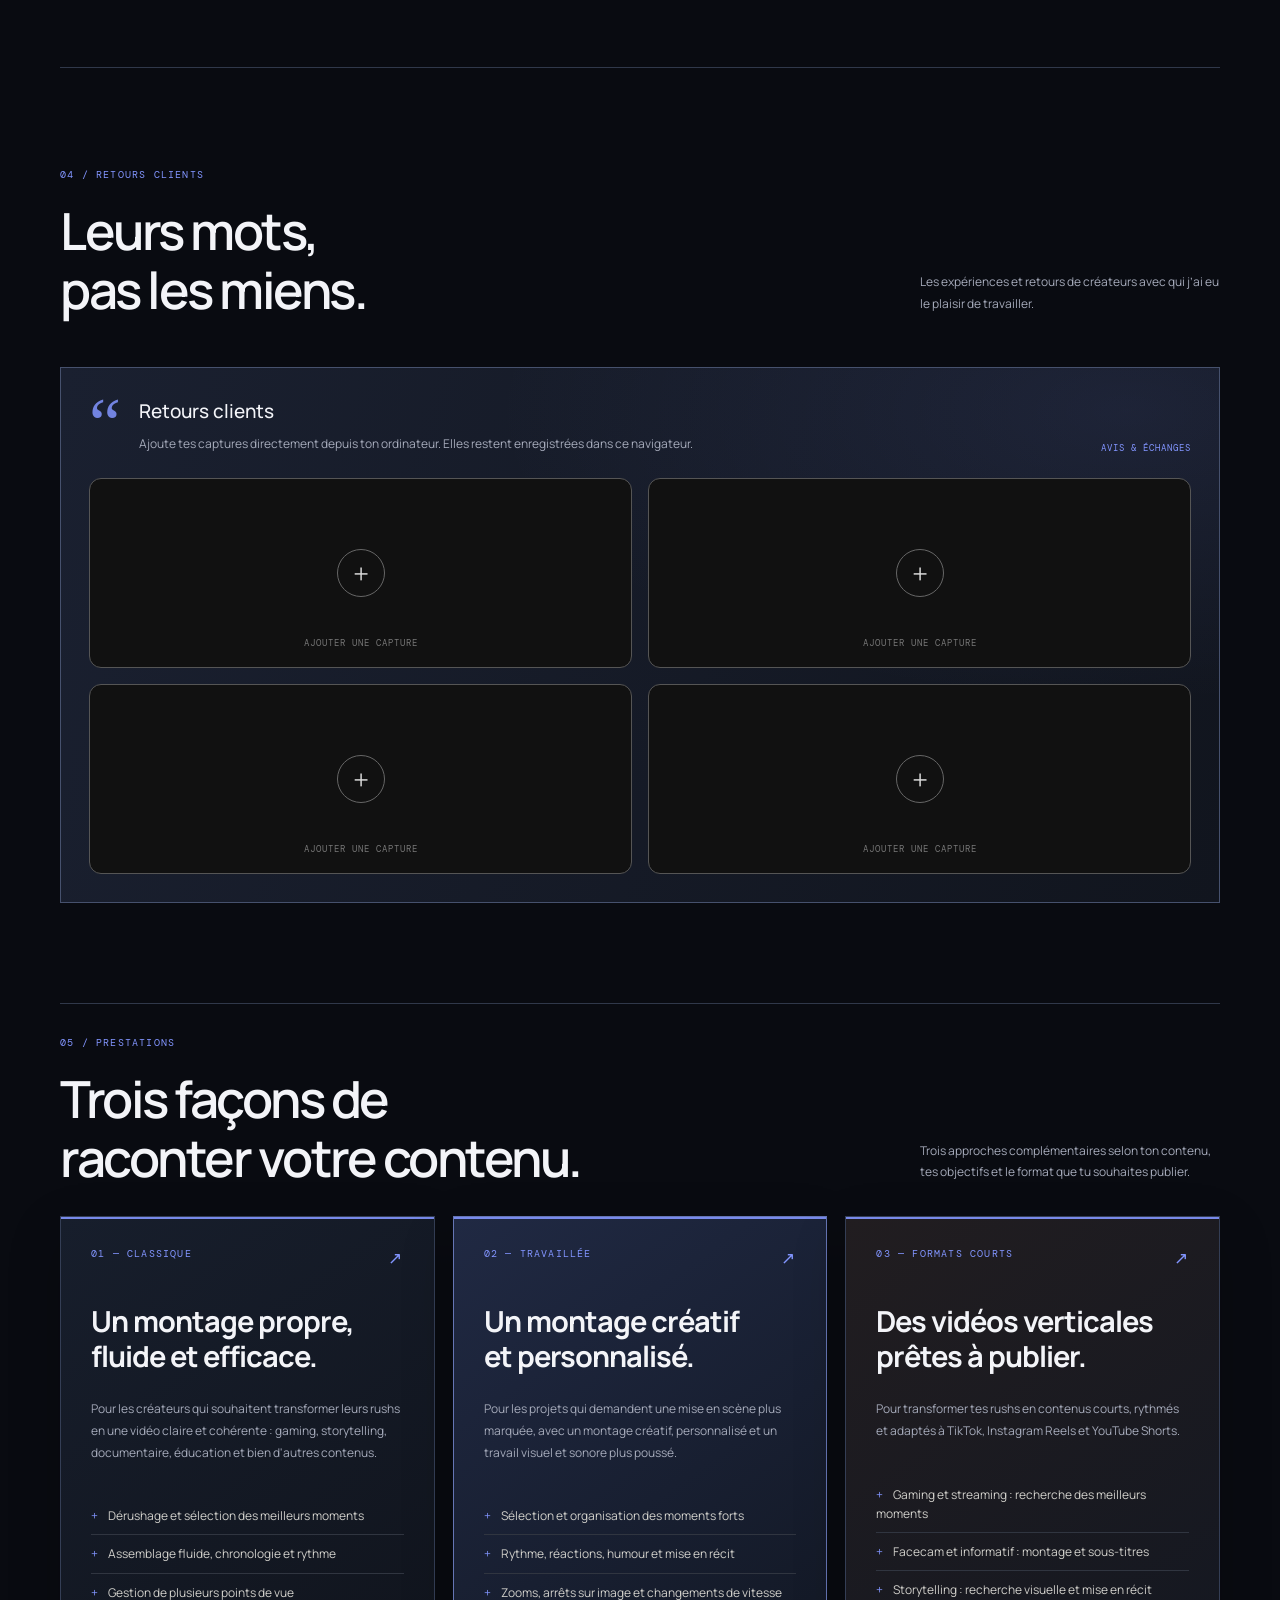
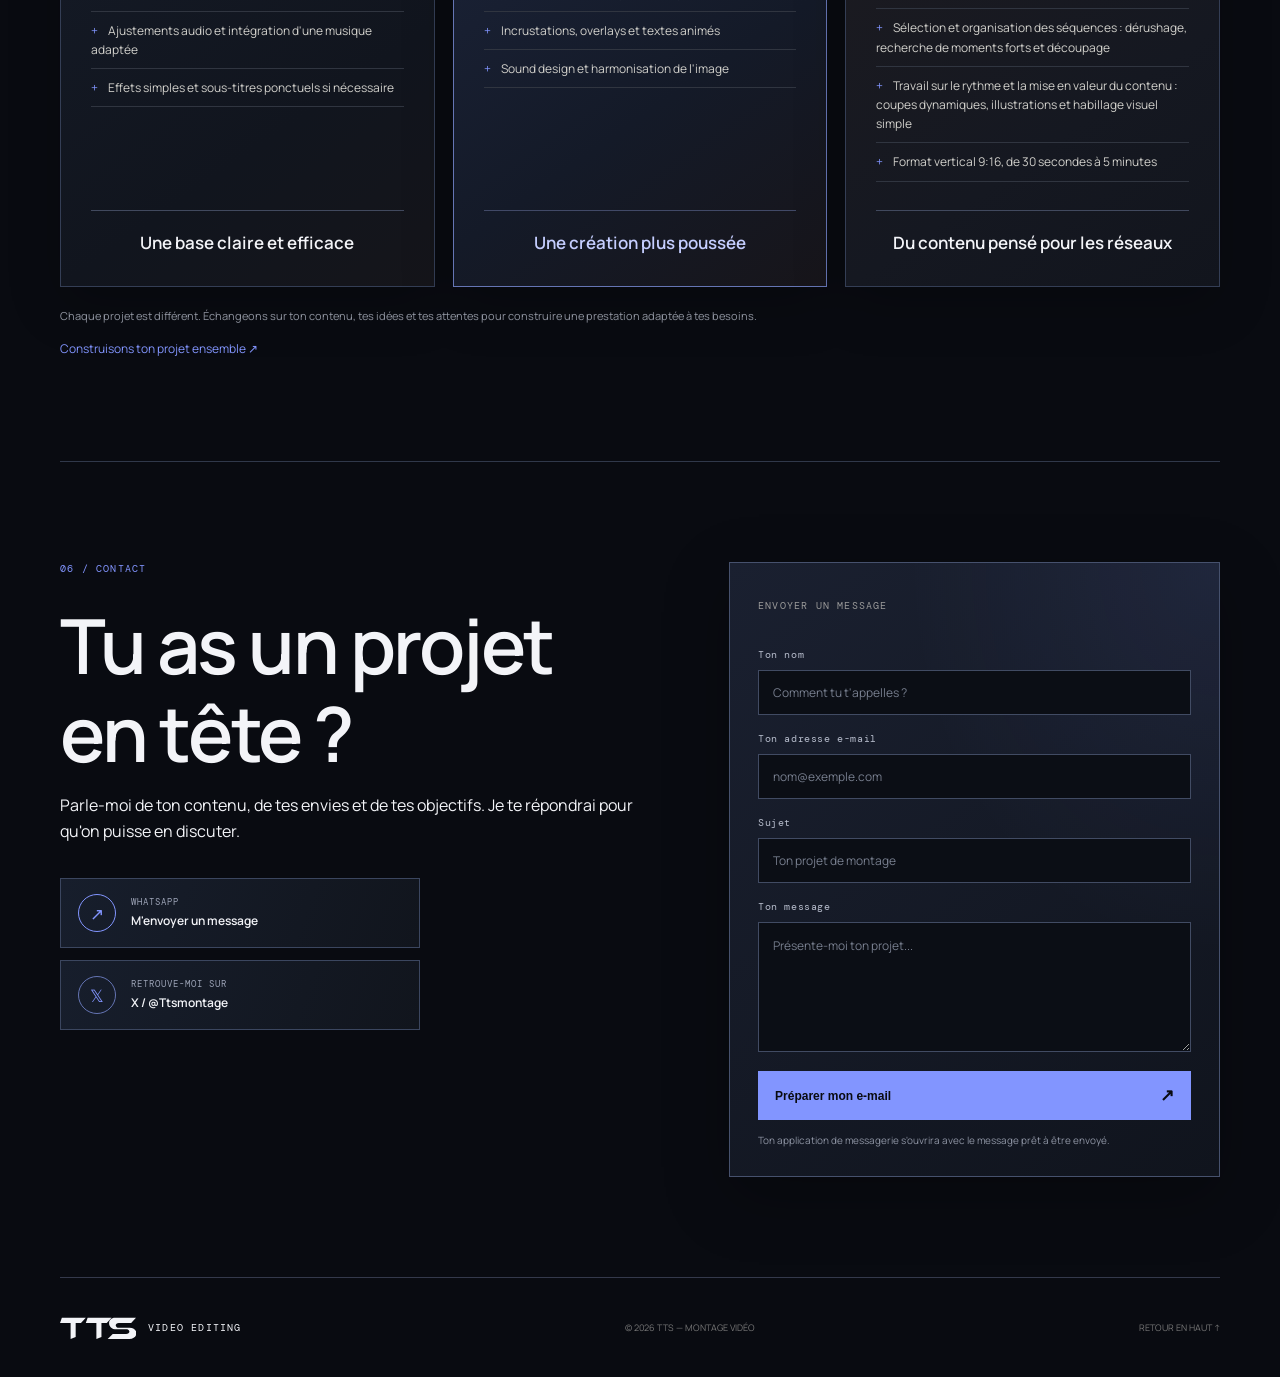
==== commit bb8e962b: "Enrichir la présentation de l'offre Formats Courts" ====
--- a/index.html
+++ b/index.html
@@ -91,7 +91,7 @@
       <div class="service-grid">
         <article class="service-card"><div class="card-top"><span>01 — CLASSIQUE</span><span class="card-arrow">↗</span></div><h3>Un montage propre,<br>fluide et efficace.</h3><p>Pour les créateurs qui souhaitent transformer leurs rushs en une vidéo claire et cohérente : gaming, storytelling, documentaire, éducation et bien d'autres contenus.</p><ul><li>Dérushage et sélection des meilleurs moments</li><li>Assemblage fluide, chronologie et rythme</li><li>Gestion de plusieurs points de vue</li><li>Ajustements audio et intégration d'une musique adaptée</li><li>Effets simples et sous-titres ponctuels si nécessaire</li></ul><div class="card-foot"><strong>Une base claire et efficace</strong></div></article>
         <article class="service-card service-featured"><div class="card-top"><span>02 — TRAVAILLÉE</span><span class="card-arrow">↗</span></div><h3>Un montage créatif<br>et personnalisé.</h3><p>Pour les projets qui demandent une mise en scène plus marquée, avec un montage créatif, personnalisé et un travail visuel et sonore plus poussé.</p><ul><li>Sélection et organisation des moments forts</li><li>Rythme, réactions, humour et mise en récit</li><li>Zooms, arrêts sur image et changements de vitesse</li><li>Incrustations, overlays et textes animés</li><li>Sound design et harmonisation de l'image</li></ul><div class="card-foot"><strong>Une création plus poussée</strong></div></article>
-        <article class="service-card"><div class="card-top"><span>03 — FORMATS COURTS</span><span class="card-arrow">↗</span></div><h3>Des vidéos verticales<br>prêtes à publier.</h3><p>Pour transformer tes rushs en contenus courts, rythmés et adaptés à TikTok, Instagram Reels et YouTube Shorts.</p><ul><li>Gaming et streaming : recherche des meilleurs moments</li><li>Facecam et informatif : montage et sous-titres</li><li>Storytelling : recherche visuelle et mise en récit</li><li>Format vertical 9:16, de 30 secondes à 5 minutes</li></ul><div class="card-foot"><strong>Du contenu pensé pour les réseaux</strong></div></article>
+        <article class="service-card"><div class="card-top"><span>03 — FORMATS COURTS</span><span class="card-arrow">↗</span></div><h3>Des vidéos verticales<br>prêtes à publier.</h3><p>Pour transformer tes rushs en contenus courts, rythmés et adaptés à TikTok, Instagram Reels et YouTube Shorts.</p><ul><li>Gaming et streaming : recherche des meilleurs moments</li><li>Facecam et informatif : montage et sous-titres</li><li>Storytelling : recherche visuelle et mise en récit</li><li>Sélection et organisation des séquences : dérushage, recherche de moments forts et découpage</li><li>Travail sur le rythme et la mise en valeur du contenu : coupes dynamiques, illustrations et habillage visuel simple</li><li>Format vertical 9:16, de 30 secondes à 5 minutes</li></ul><div class="card-foot"><strong>Du contenu pensé pour les réseaux</strong></div></article>
       </div>
       <p class="service-footnote">Chaque projet est différent. Échangeons sur ton contenu, tes idées et tes attentes pour construire une prestation adaptée à tes besoins.</p>
       <div class="services-cta"><a class="text-link" href="#contact">Construisons ton projet ensemble <span>↗</span></a></div>
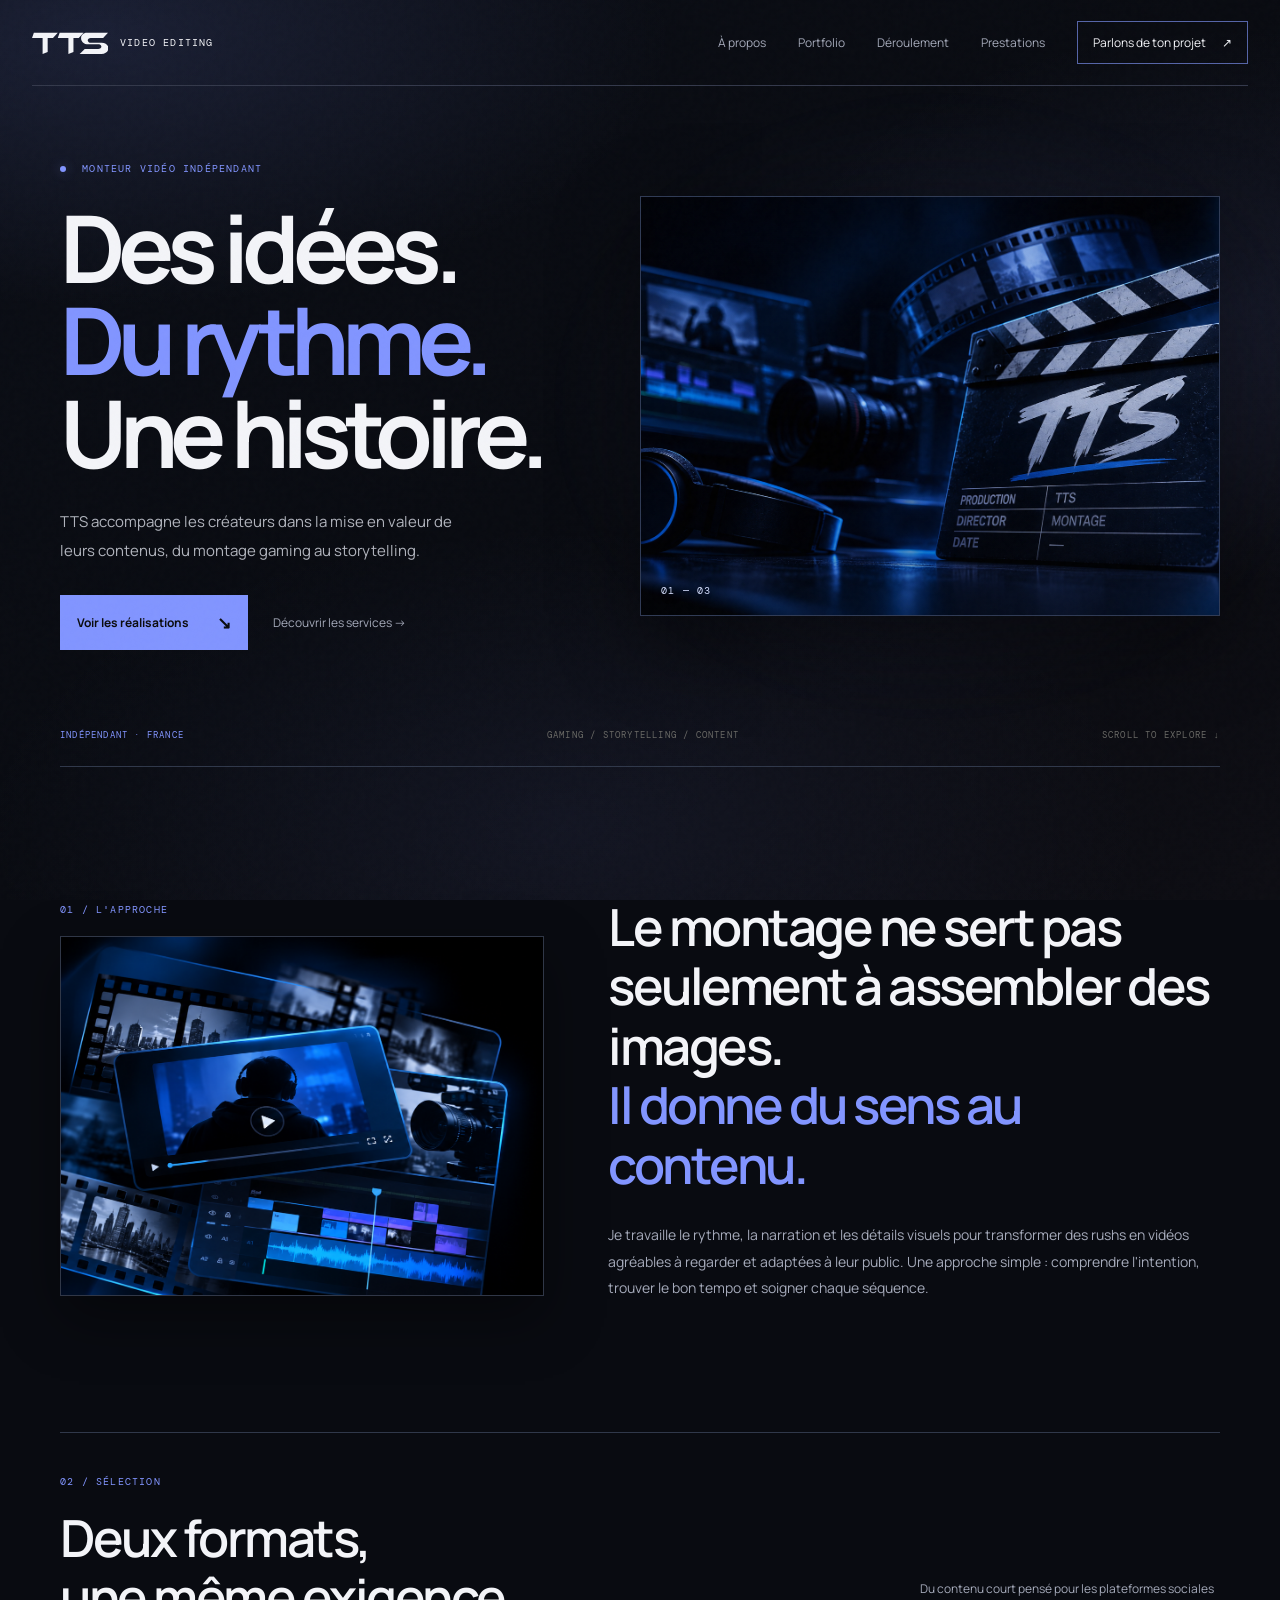
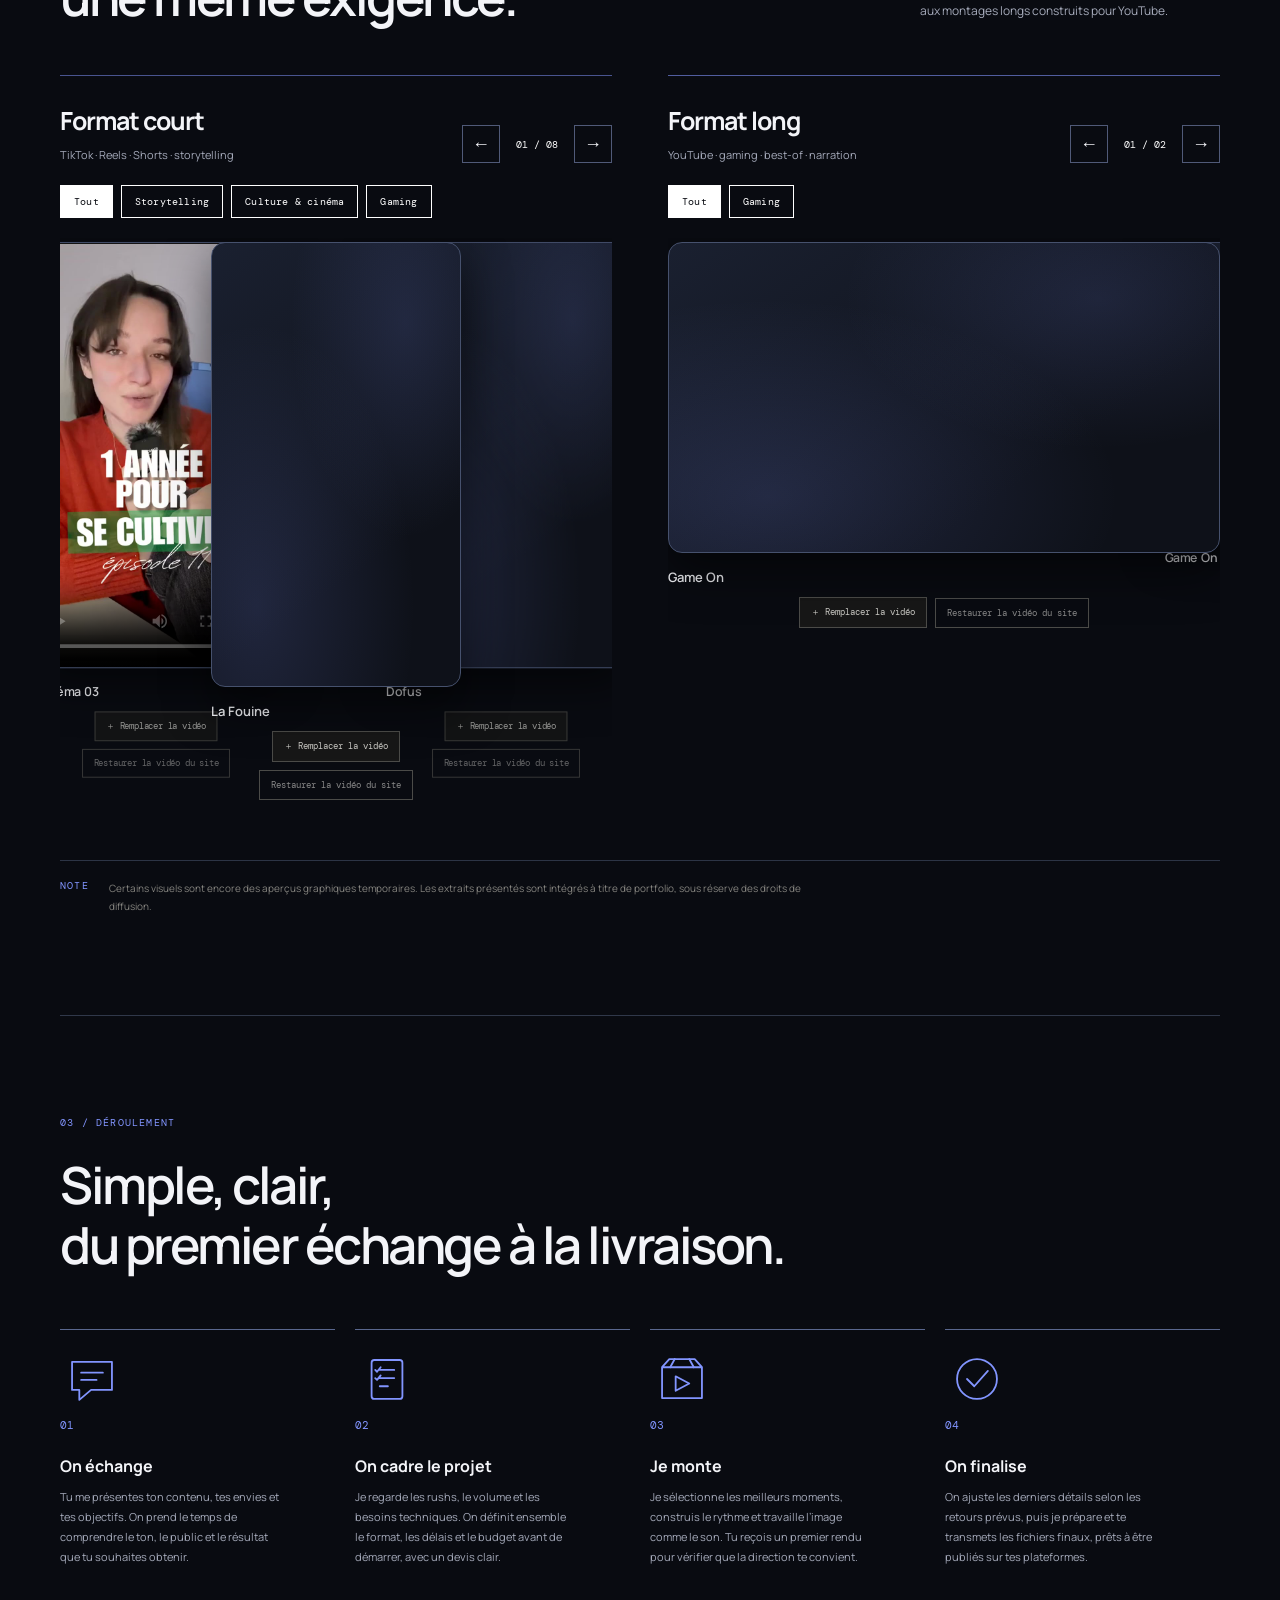
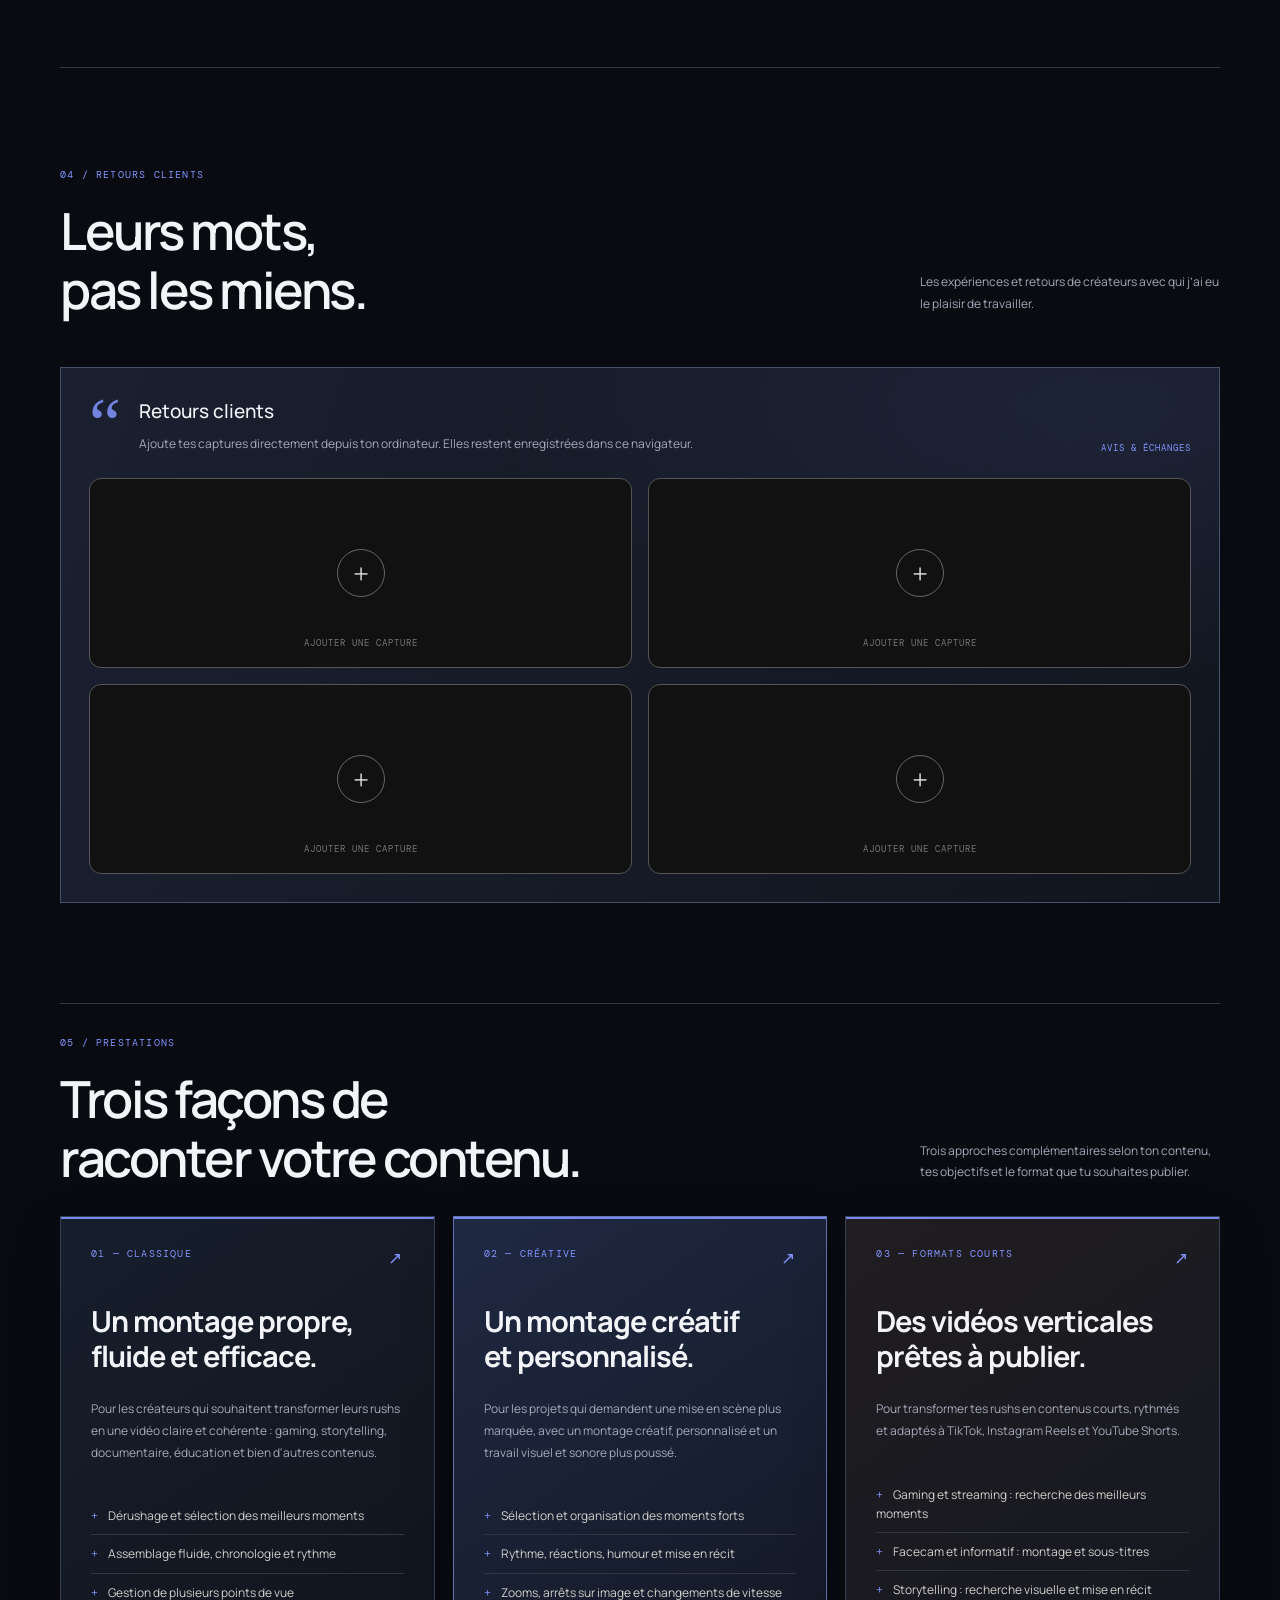
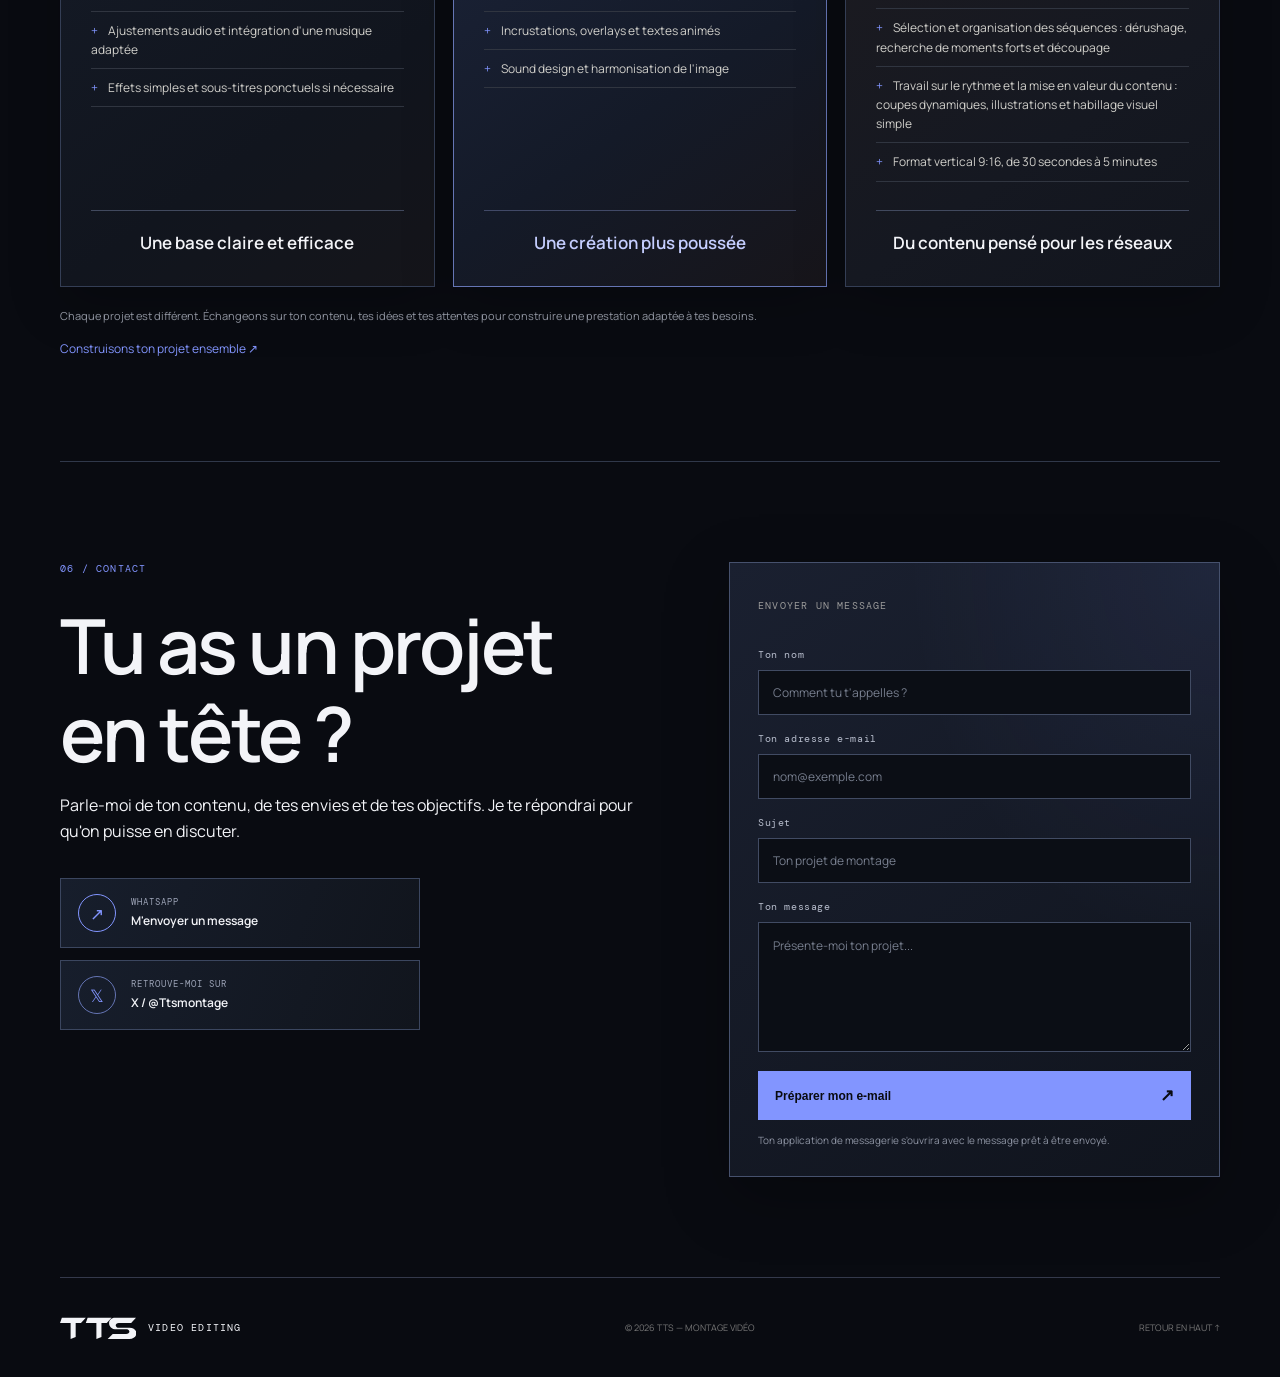
==== commit 217e1db6: "Rename the Creative offer in site navigation and services" ====
--- a/index.html
+++ b/index.html
@@ -90,7 +90,7 @@
       <div class="section-heading"><div><p class="eyebrow">05 / PRESTATIONS</p><h2>Trois façons de<br>raconter votre contenu.</h2></div><p class="section-note">Trois approches complémentaires selon ton contenu, tes objectifs et le format que tu souhaites publier.</p></div>
       <div class="service-grid">
         <article class="service-card"><div class="card-top"><span>01 — CLASSIQUE</span><span class="card-arrow">↗</span></div><h3>Un montage propre,<br>fluide et efficace.</h3><p>Pour les créateurs qui souhaitent transformer leurs rushs en une vidéo claire et cohérente : gaming, storytelling, documentaire, éducation et bien d'autres contenus.</p><ul><li>Dérushage et sélection des meilleurs moments</li><li>Assemblage fluide, chronologie et rythme</li><li>Gestion de plusieurs points de vue</li><li>Ajustements audio et intégration d'une musique adaptée</li><li>Effets simples et sous-titres ponctuels si nécessaire</li></ul><div class="card-foot"><strong>Une base claire et efficace</strong></div></article>
-        <article class="service-card service-featured"><div class="card-top"><span>02 — TRAVAILLÉE</span><span class="card-arrow">↗</span></div><h3>Un montage créatif<br>et personnalisé.</h3><p>Pour les projets qui demandent une mise en scène plus marquée, avec un montage créatif, personnalisé et un travail visuel et sonore plus poussé.</p><ul><li>Sélection et organisation des moments forts</li><li>Rythme, réactions, humour et mise en récit</li><li>Zooms, arrêts sur image et changements de vitesse</li><li>Incrustations, overlays et textes animés</li><li>Sound design et harmonisation de l'image</li></ul><div class="card-foot"><strong>Une création plus poussée</strong></div></article>
+        <article class="service-card service-featured"><div class="card-top"><span>02 — CRÉATIVE</span><span class="card-arrow">↗</span></div><h3>Un montage créatif<br>et personnalisé.</h3><p>Pour les projets qui demandent une mise en scène plus marquée, avec un montage créatif, personnalisé et un travail visuel et sonore plus poussé.</p><ul><li>Sélection et organisation des moments forts</li><li>Rythme, réactions, humour et mise en récit</li><li>Zooms, arrêts sur image et changements de vitesse</li><li>Incrustations, overlays et textes animés</li><li>Sound design et harmonisation de l'image</li></ul><div class="card-foot"><strong>Une création plus poussée</strong></div></article>
         <article class="service-card"><div class="card-top"><span>03 — FORMATS COURTS</span><span class="card-arrow">↗</span></div><h3>Des vidéos verticales<br>prêtes à publier.</h3><p>Pour transformer tes rushs en contenus courts, rythmés et adaptés à TikTok, Instagram Reels et YouTube Shorts.</p><ul><li>Gaming et streaming : recherche des meilleurs moments</li><li>Facecam et informatif : montage et sous-titres</li><li>Storytelling : recherche visuelle et mise en récit</li><li>Sélection et organisation des séquences : dérushage, recherche de moments forts et découpage</li><li>Travail sur le rythme et la mise en valeur du contenu : coupes dynamiques, illustrations et habillage visuel simple</li><li>Format vertical 9:16, de 30 secondes à 5 minutes</li></ul><div class="card-foot"><strong>Du contenu pensé pour les réseaux</strong></div></article>
       </div>
       <p class="service-footnote">Chaque projet est différent. Échangeons sur ton contenu, tes idées et tes attentes pour construire une prestation adaptée à tes besoins.</p>
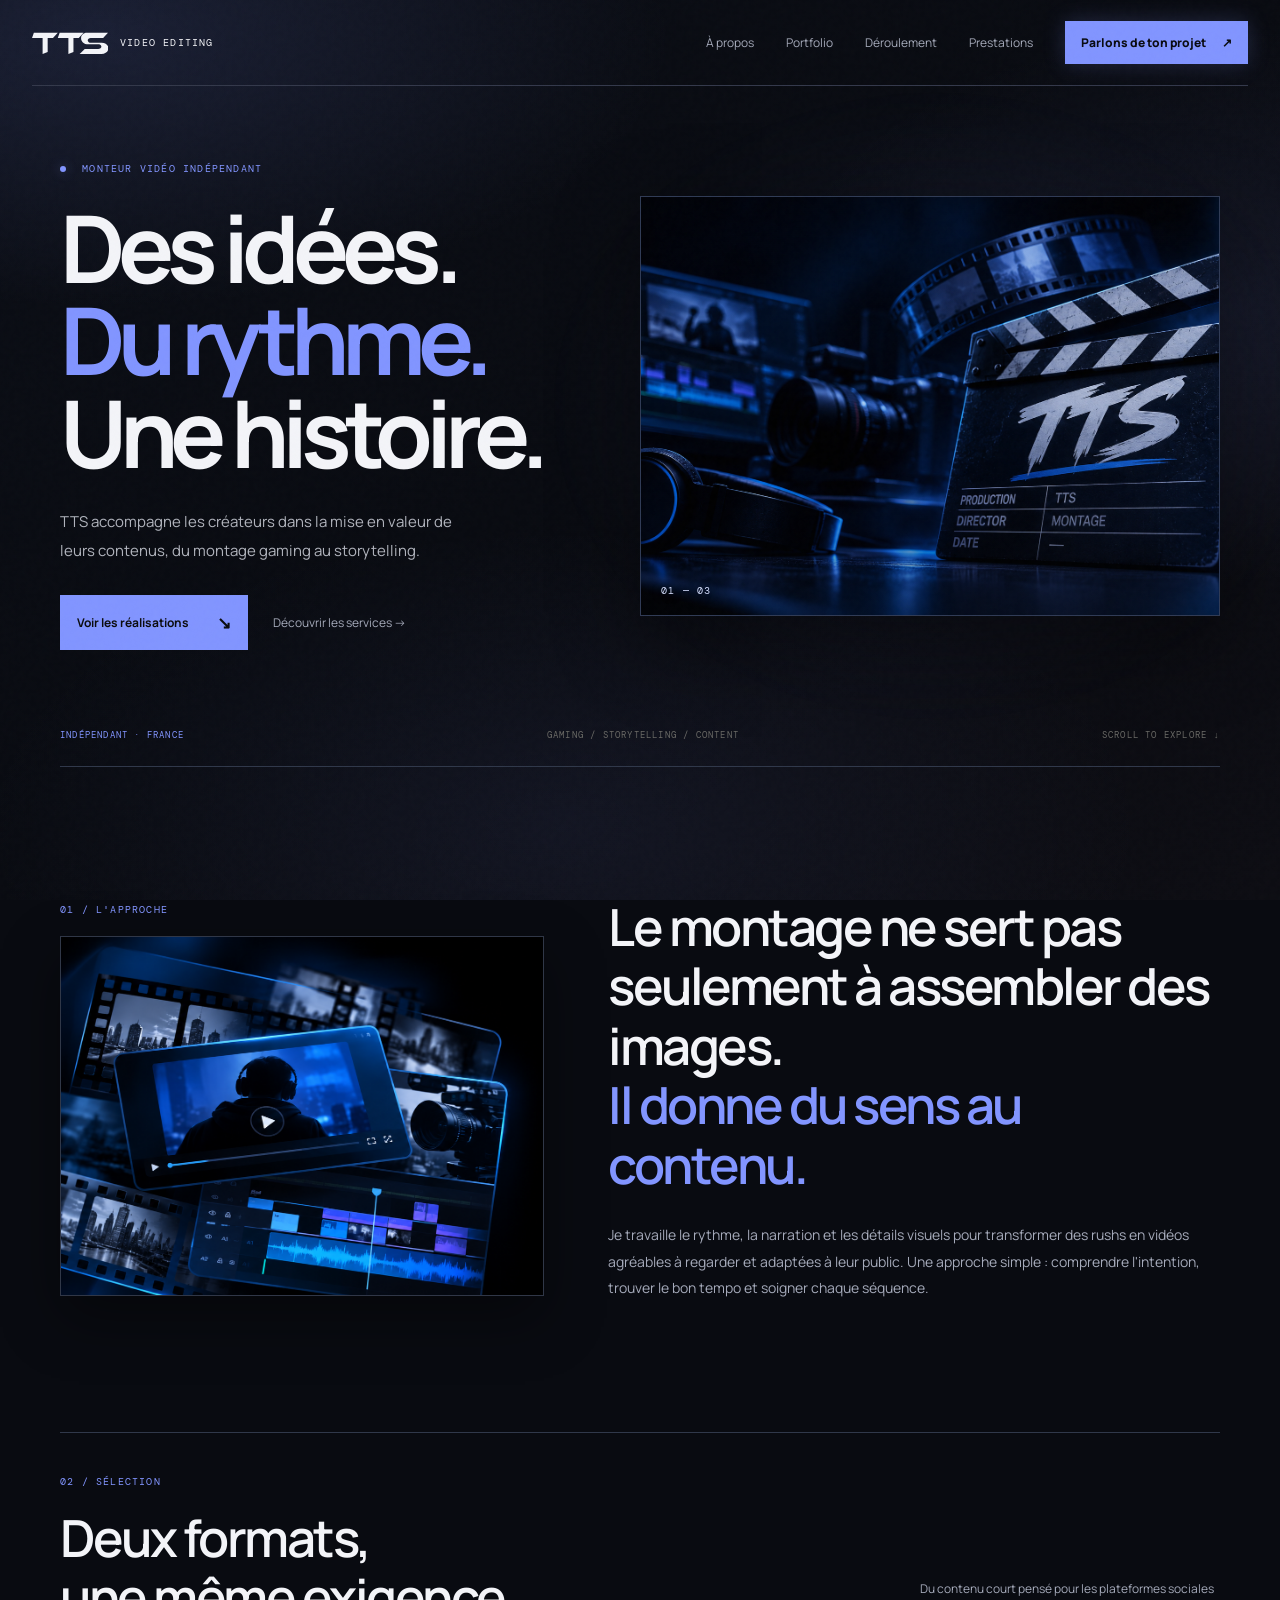
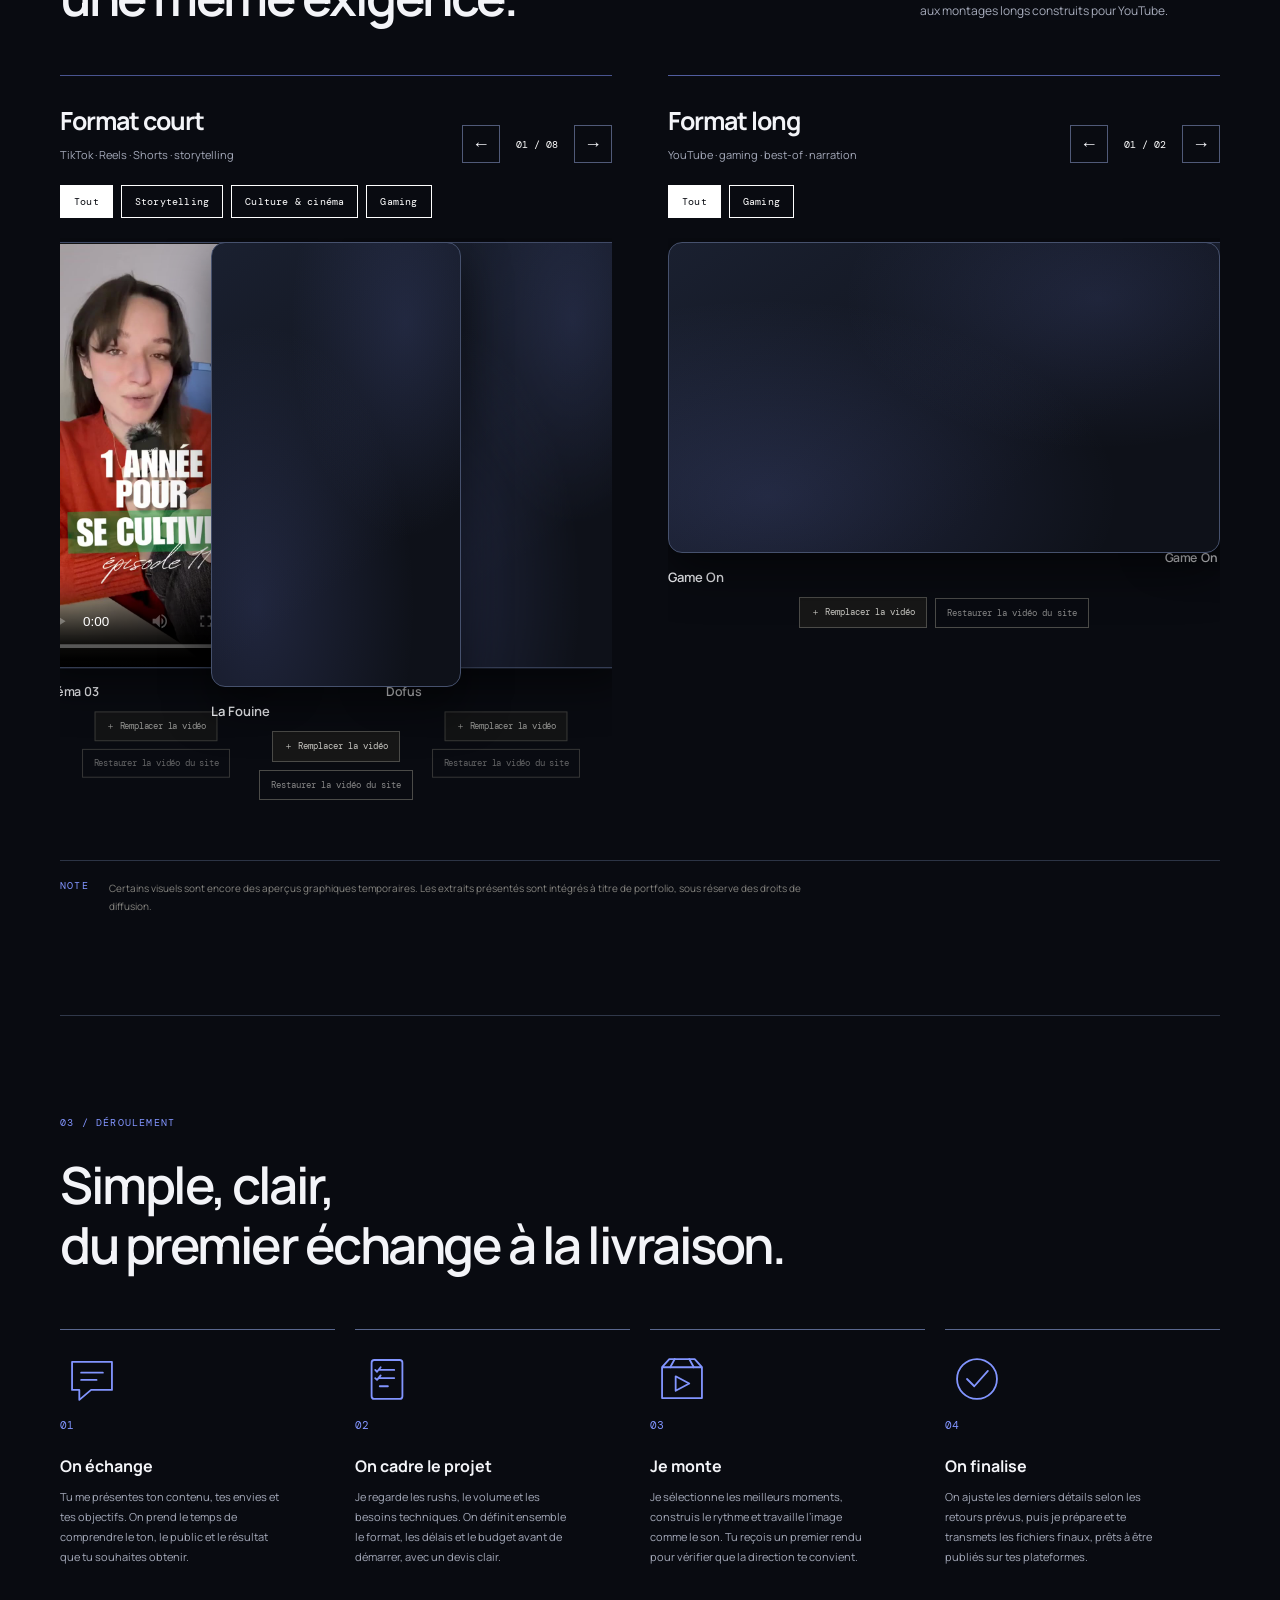
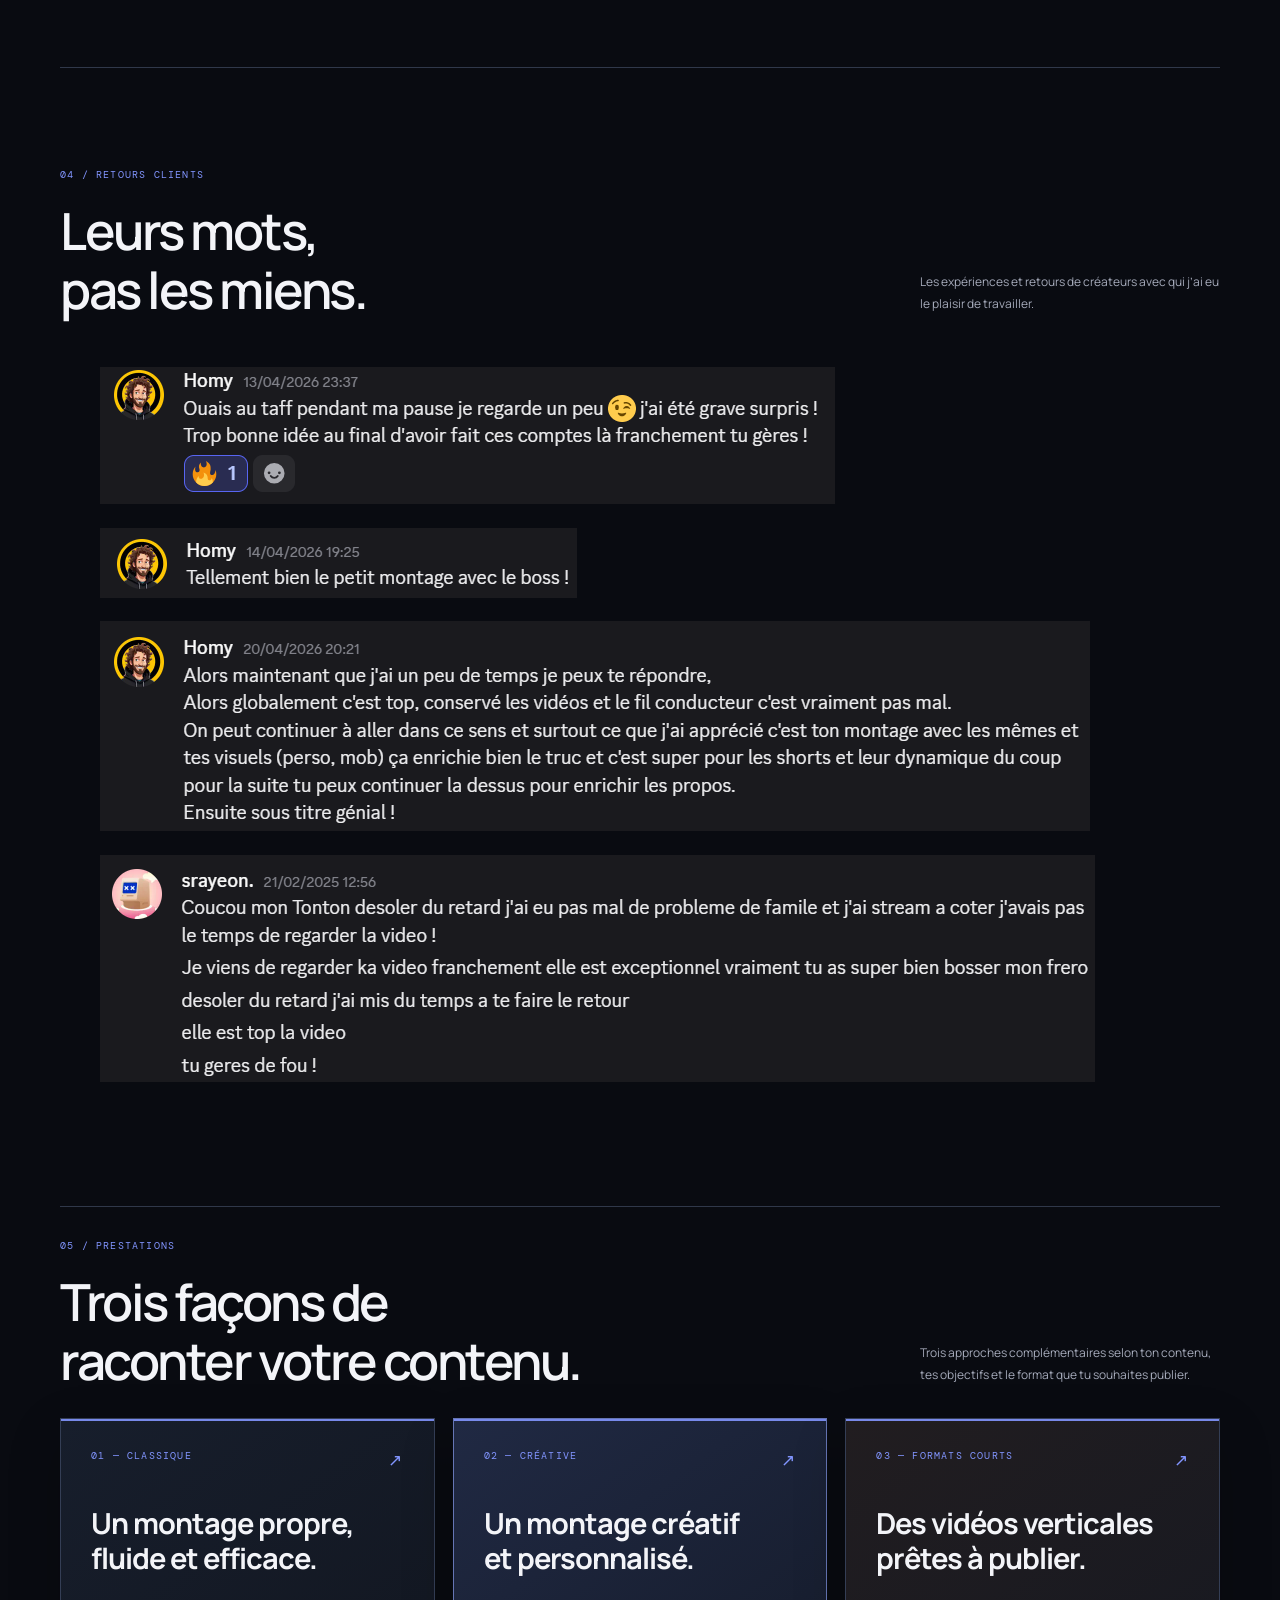
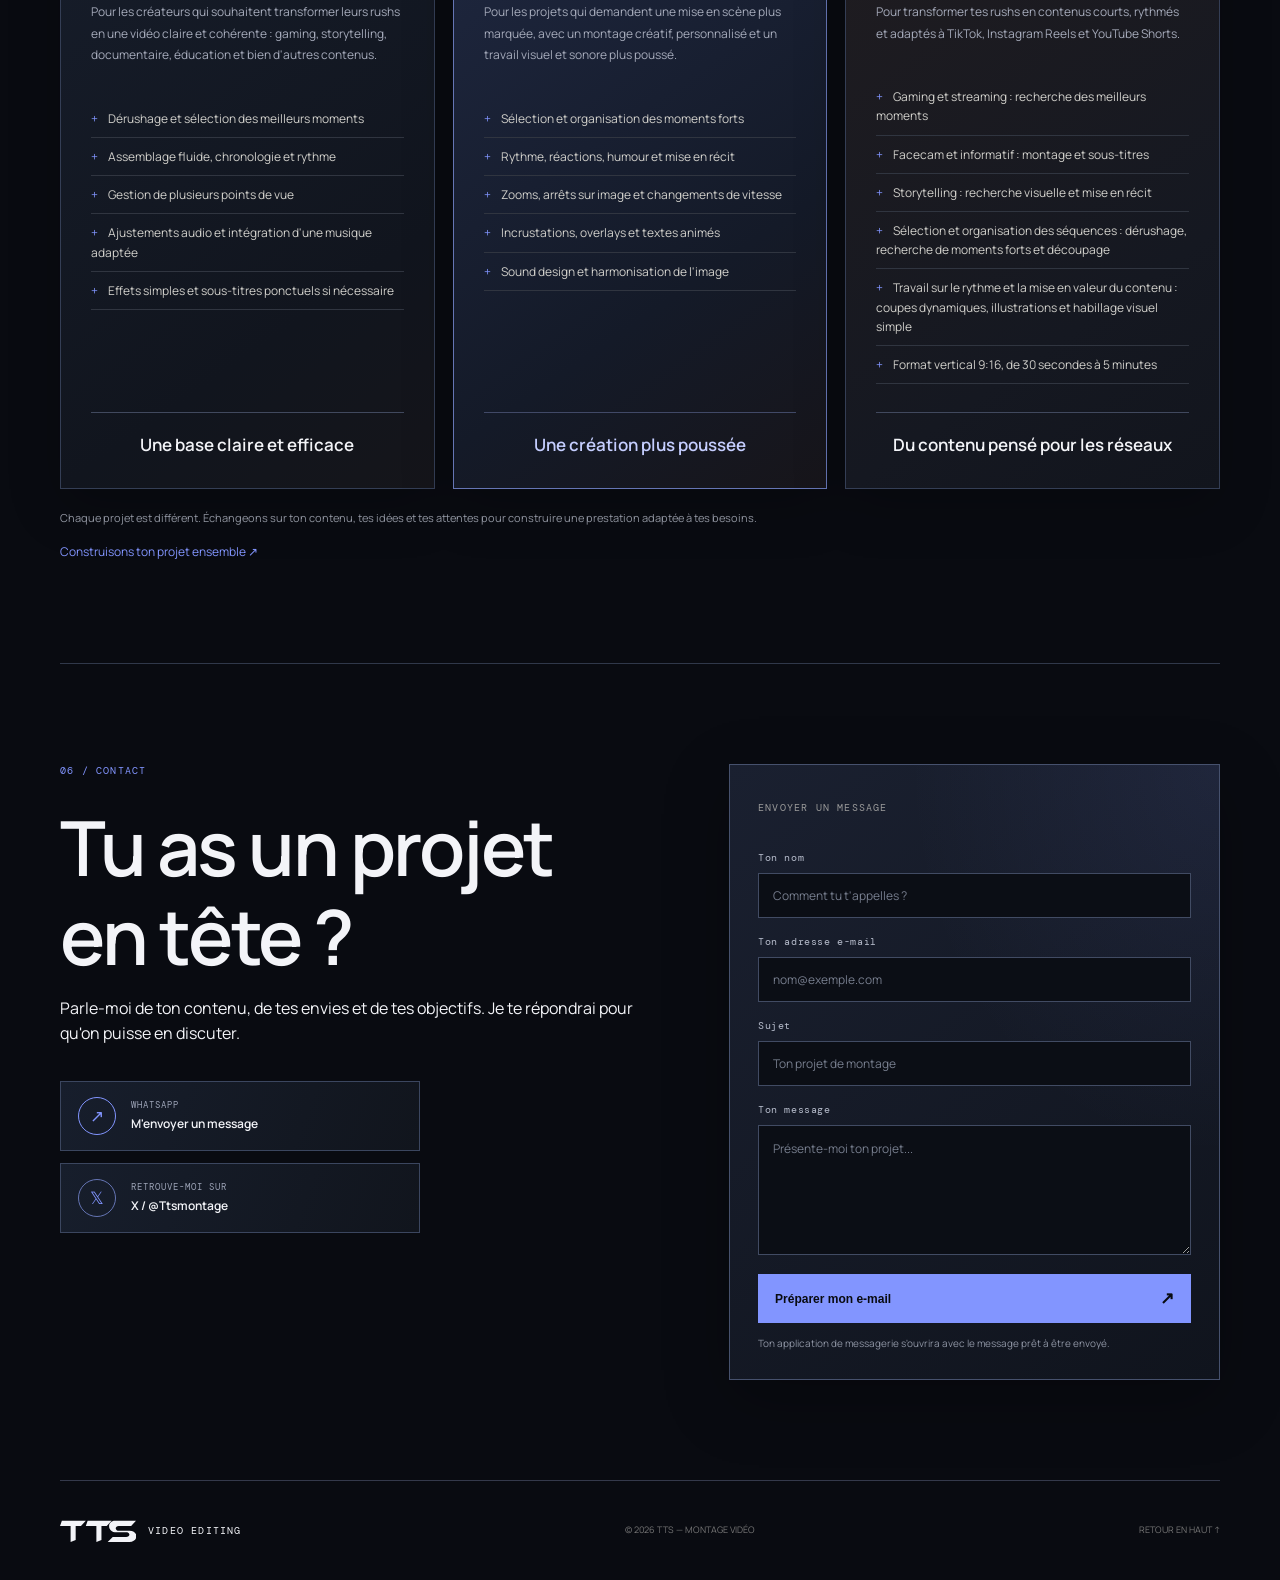
==== commit 601d9a28: "Add four original client testimonial screenshots" ====
--- a/index.html
+++ b/index.html
@@ -84,7 +84,12 @@
     </section>
     <section class="testimonials section-wrap" id="retours">
       <div class="section-heading"><div><p class="eyebrow">04 / RETOURS CLIENTS</p><h2>Leurs mots,<br>pas les miens.</h2></div><p class="section-note">Les expériences et retours de créateurs avec qui j’ai eu le plaisir de travailler.</p></div>
-      <div class="testimonial-empty"><span class="testimonial-mark">“</span><div><h3>Les premiers retours arrivent bientôt.</h3><p>Cette rubrique accueillera des captures de conversations et des commentaires, partagés avec l’accord de leurs auteurs.</p></div><span class="testimonial-tag">AVIS & ÉCHANGES</span></div>
+      <div class="testimonial-gallery" aria-label="Captures de retours clients">
+        <figure class="testimonial-image"><img src="homy%20commentaire%201.png" alt="Retour client de Homy — capture 1" loading="lazy"></figure>
+        <figure class="testimonial-image"><img src="homy%20commentaire%202.png" alt="Retour client de Homy — capture 2" loading="lazy"></figure>
+        <figure class="testimonial-image"><img src="homy%20commentaire%203.png" alt="Retour client de Homy — capture 3" loading="lazy"></figure>
+        <figure class="testimonial-image"><img src="srayeon%20commentaire.png" alt="Retour client de Srayeon" loading="lazy"></figure>
+      </div>
     </section>
     <section class="services section-wrap" id="services">
       <div class="section-heading"><div><p class="eyebrow">05 / PRESTATIONS</p><h2>Trois façons de<br>raconter votre contenu.</h2></div><p class="section-note">Trois approches complémentaires selon ton contenu, tes objectifs et le format que tu souhaites publier.</p></div>
--- a/style.css
+++ b/style.css
@@ -220,3 +220,28 @@
 a:focus-visible,button:focus-visible{outline:2px solid var(--accent);outline-offset:3px}
 .site-footer{border-color:var(--line)}
 .site-footer>a:last-child:hover{color:var(--accent)}
+
+
+/* CTA principal de navigation : contact */
+.nav .nav-contact {
+  background: var(--accent);
+  border-color: var(--accent);
+  color: #090b11;
+  font-weight: 800;
+  box-shadow: 0 0 22px #8295ff35;
+}
+.nav .nav-contact span {
+  color: #090b11;
+}
+.nav .nav-contact:hover {
+  background: #a3b0ff;
+  border-color: #a3b0ff;
+  color: #090b11;
+  transform: translateY(-1px);
+}
+@media (max-width: 800px) {
+  .nav .nav-contact {
+    align-self: flex-start;
+    padding: 12px 16px;
+  }
+}
